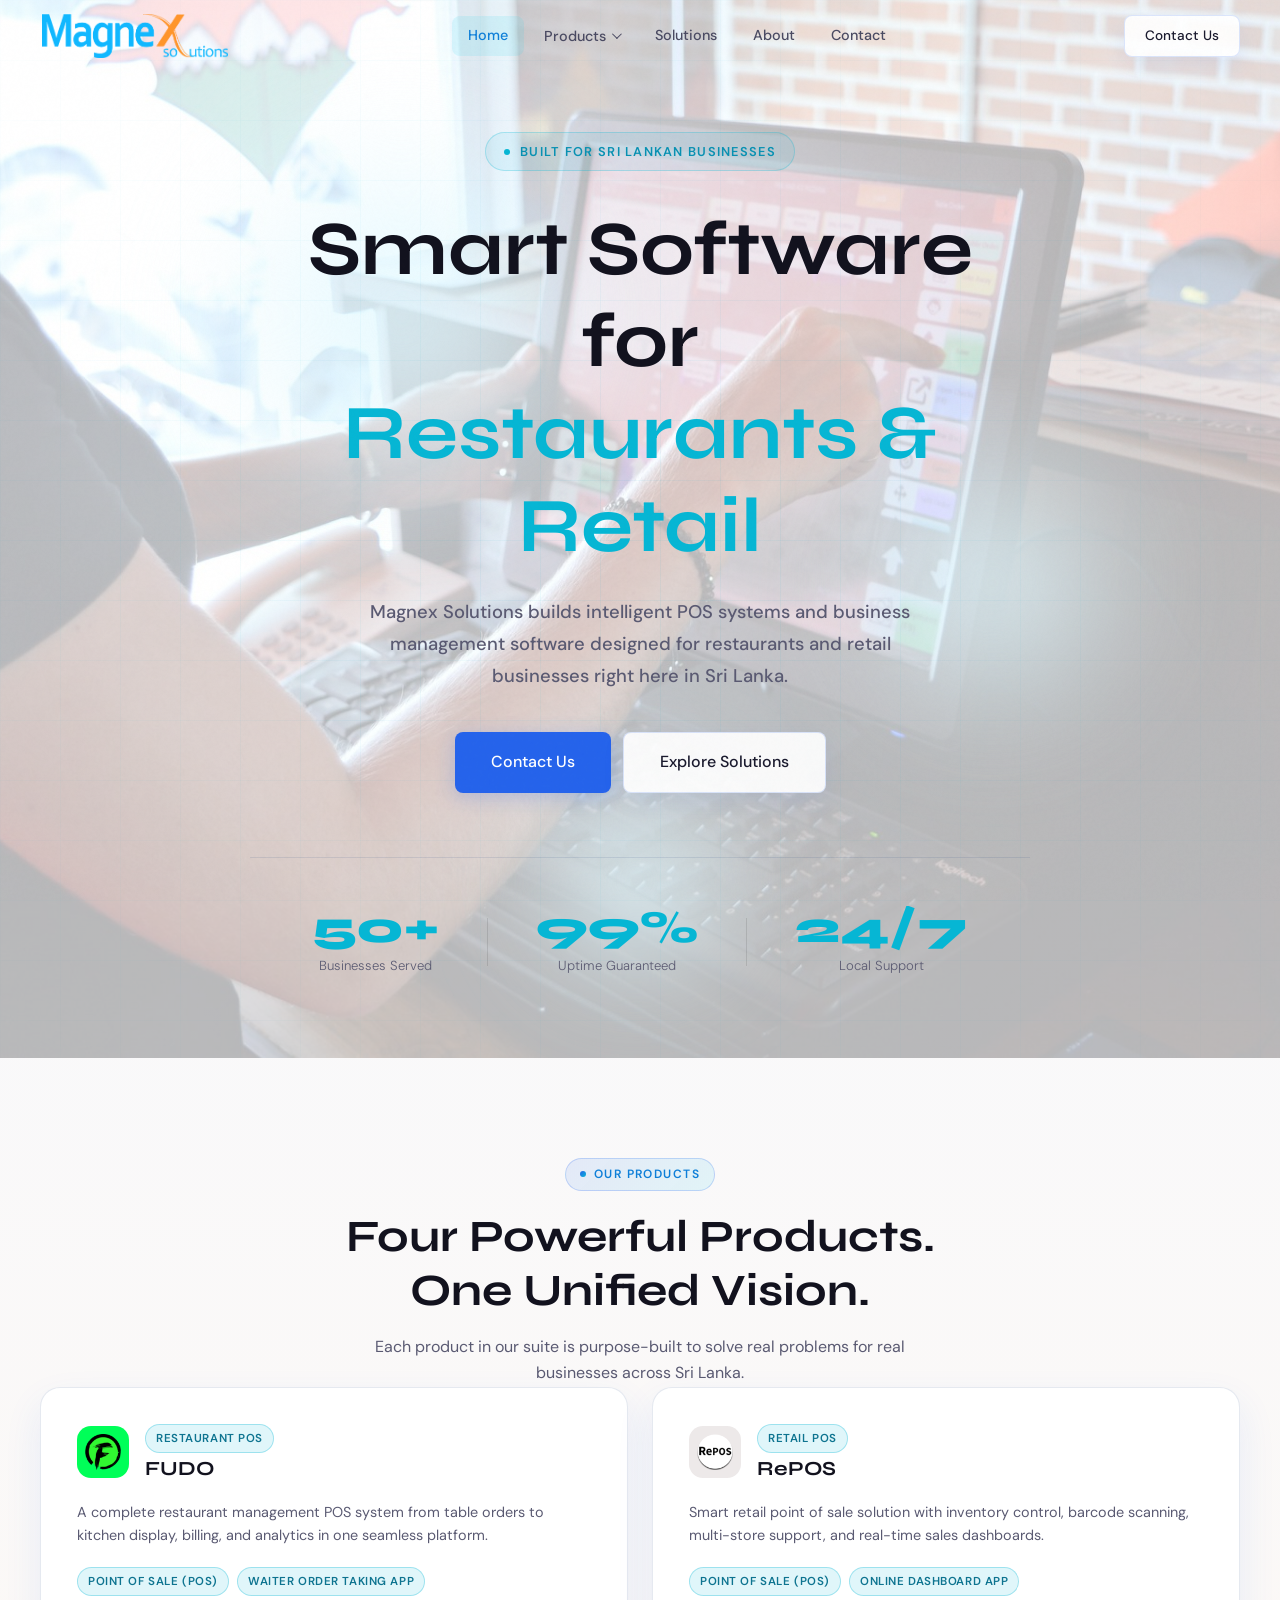
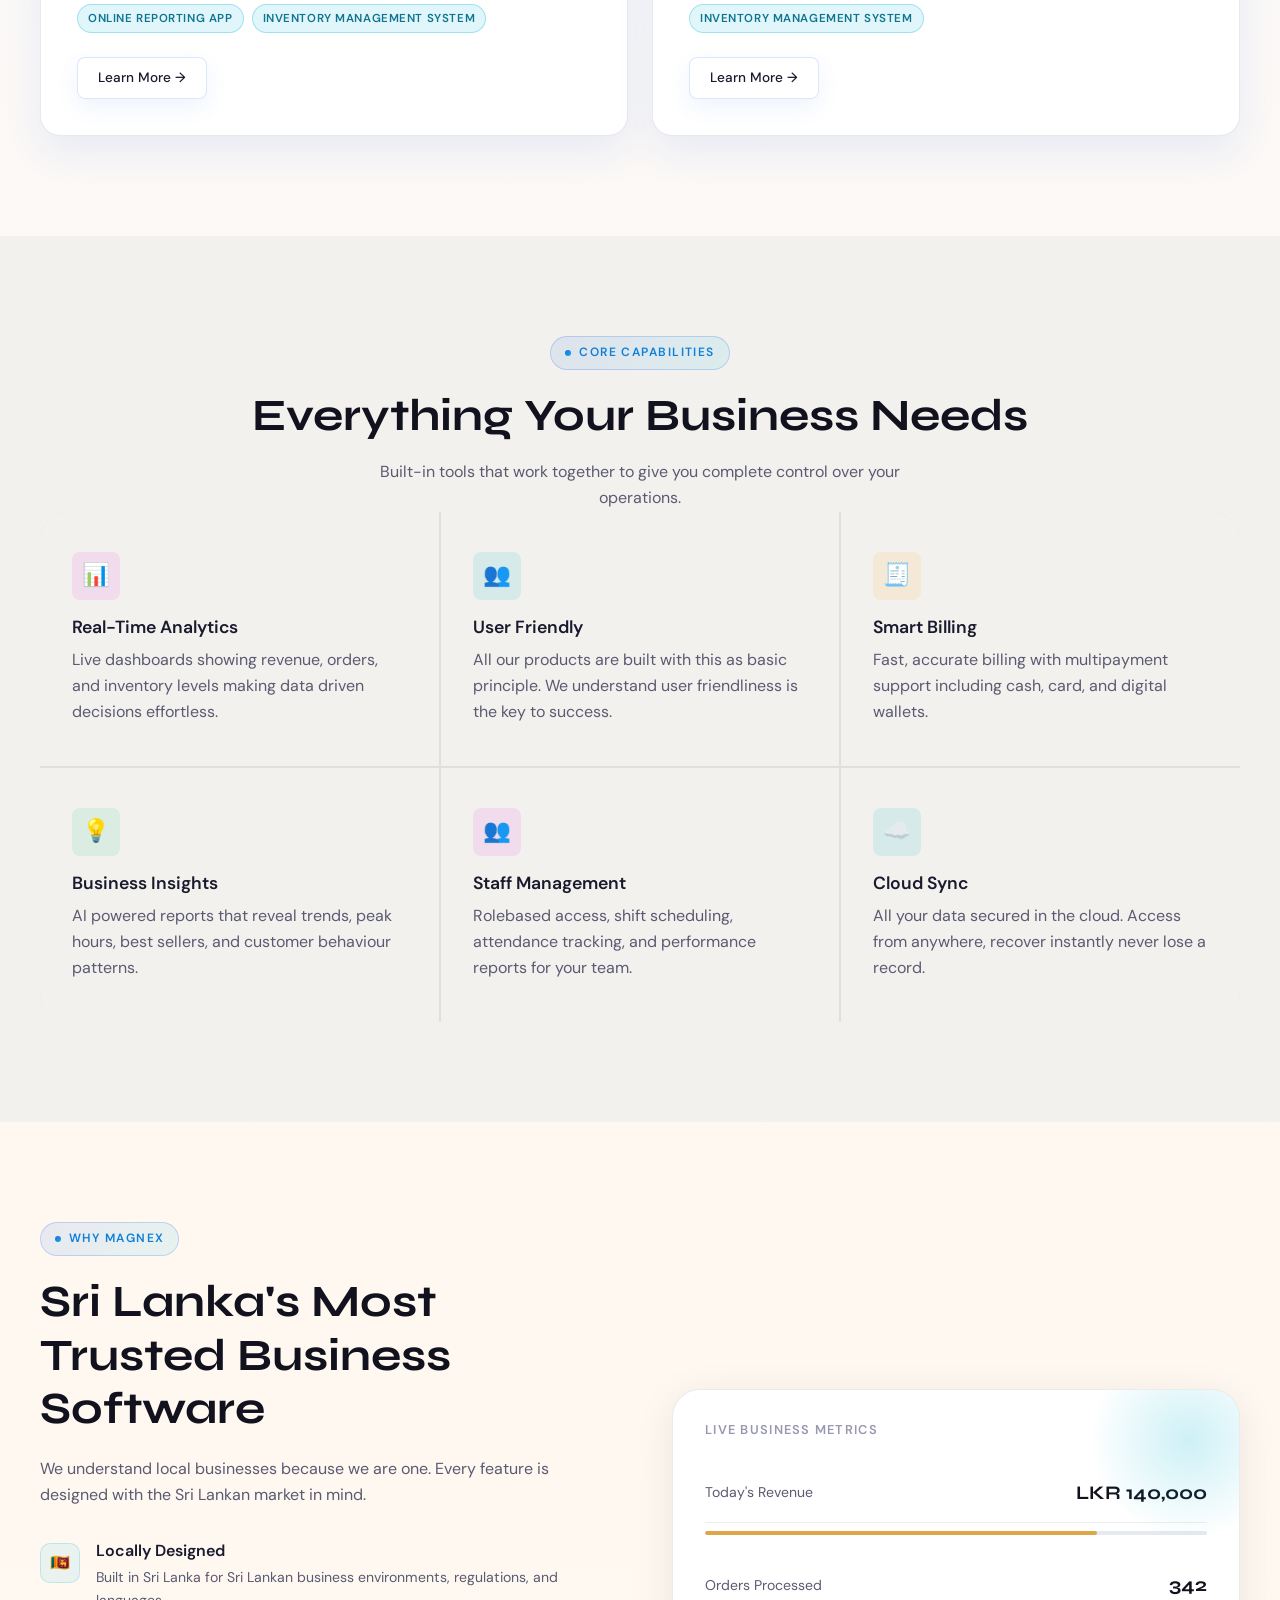
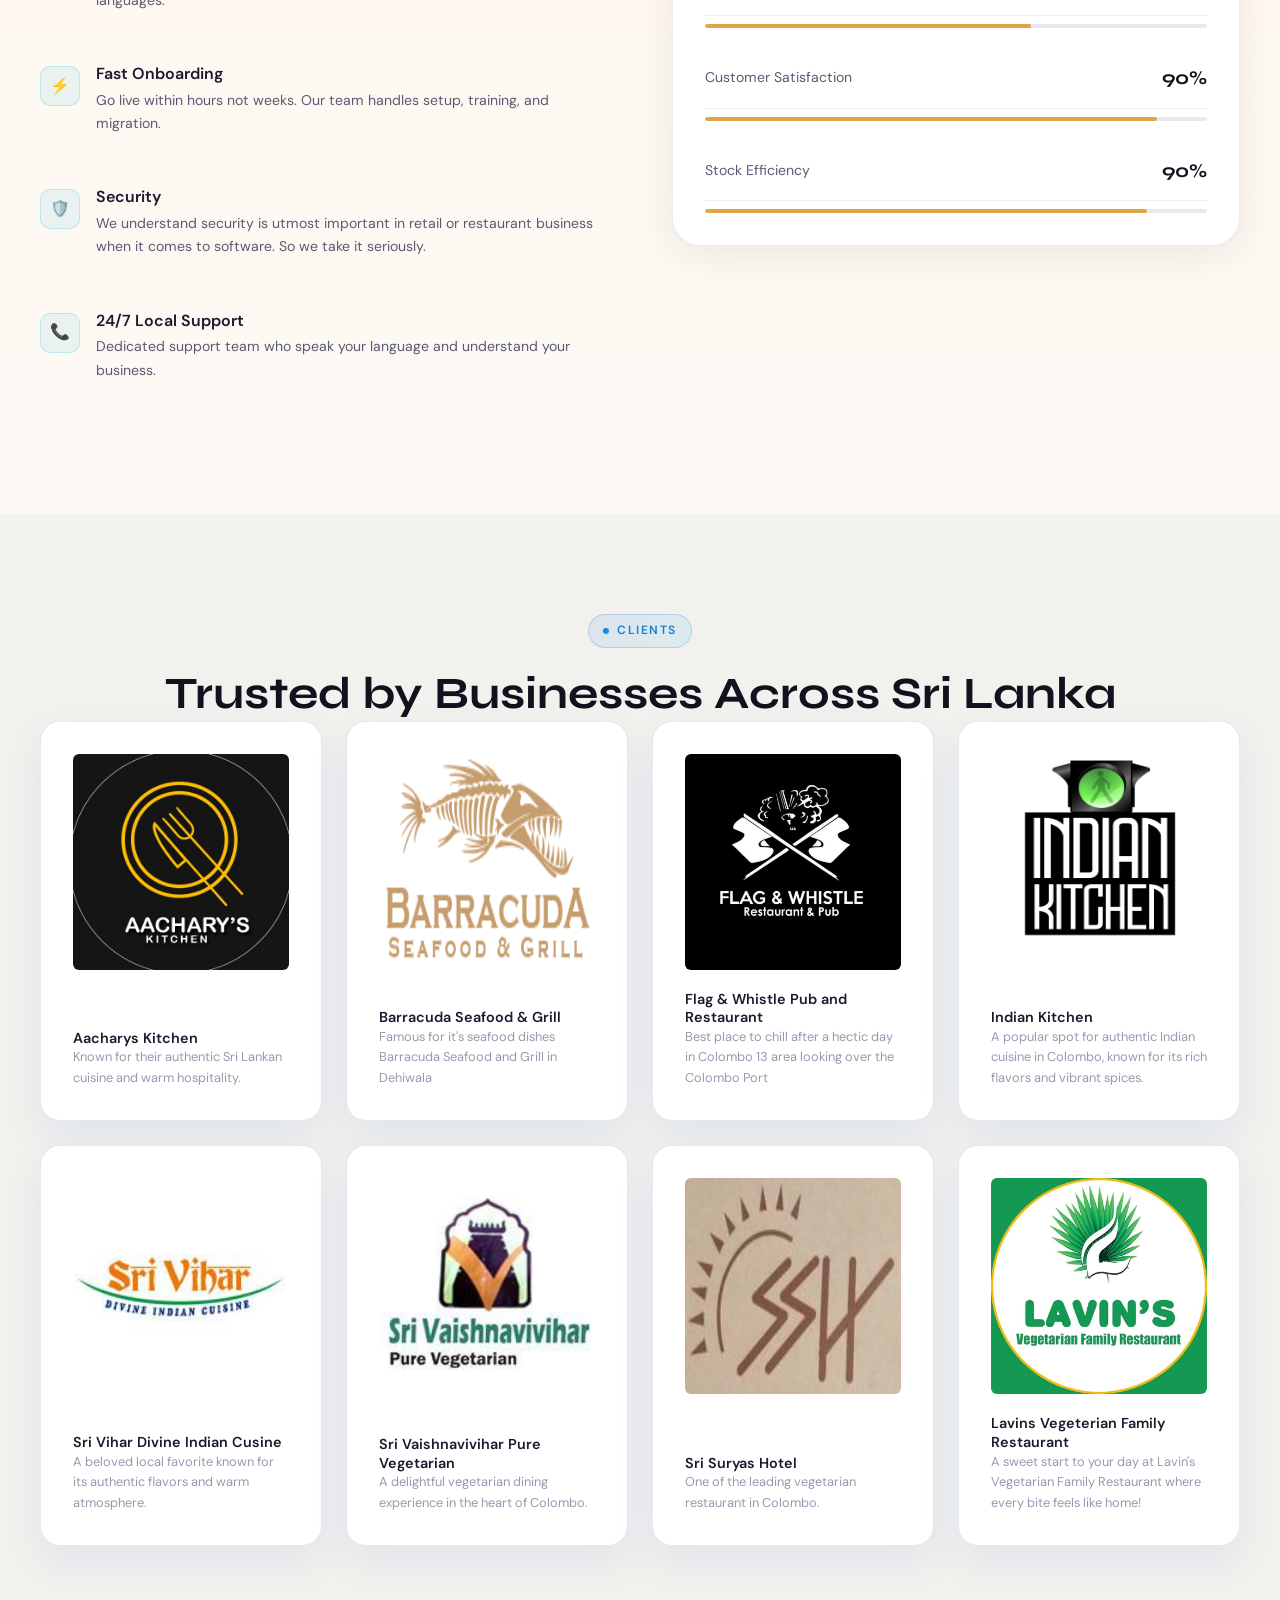
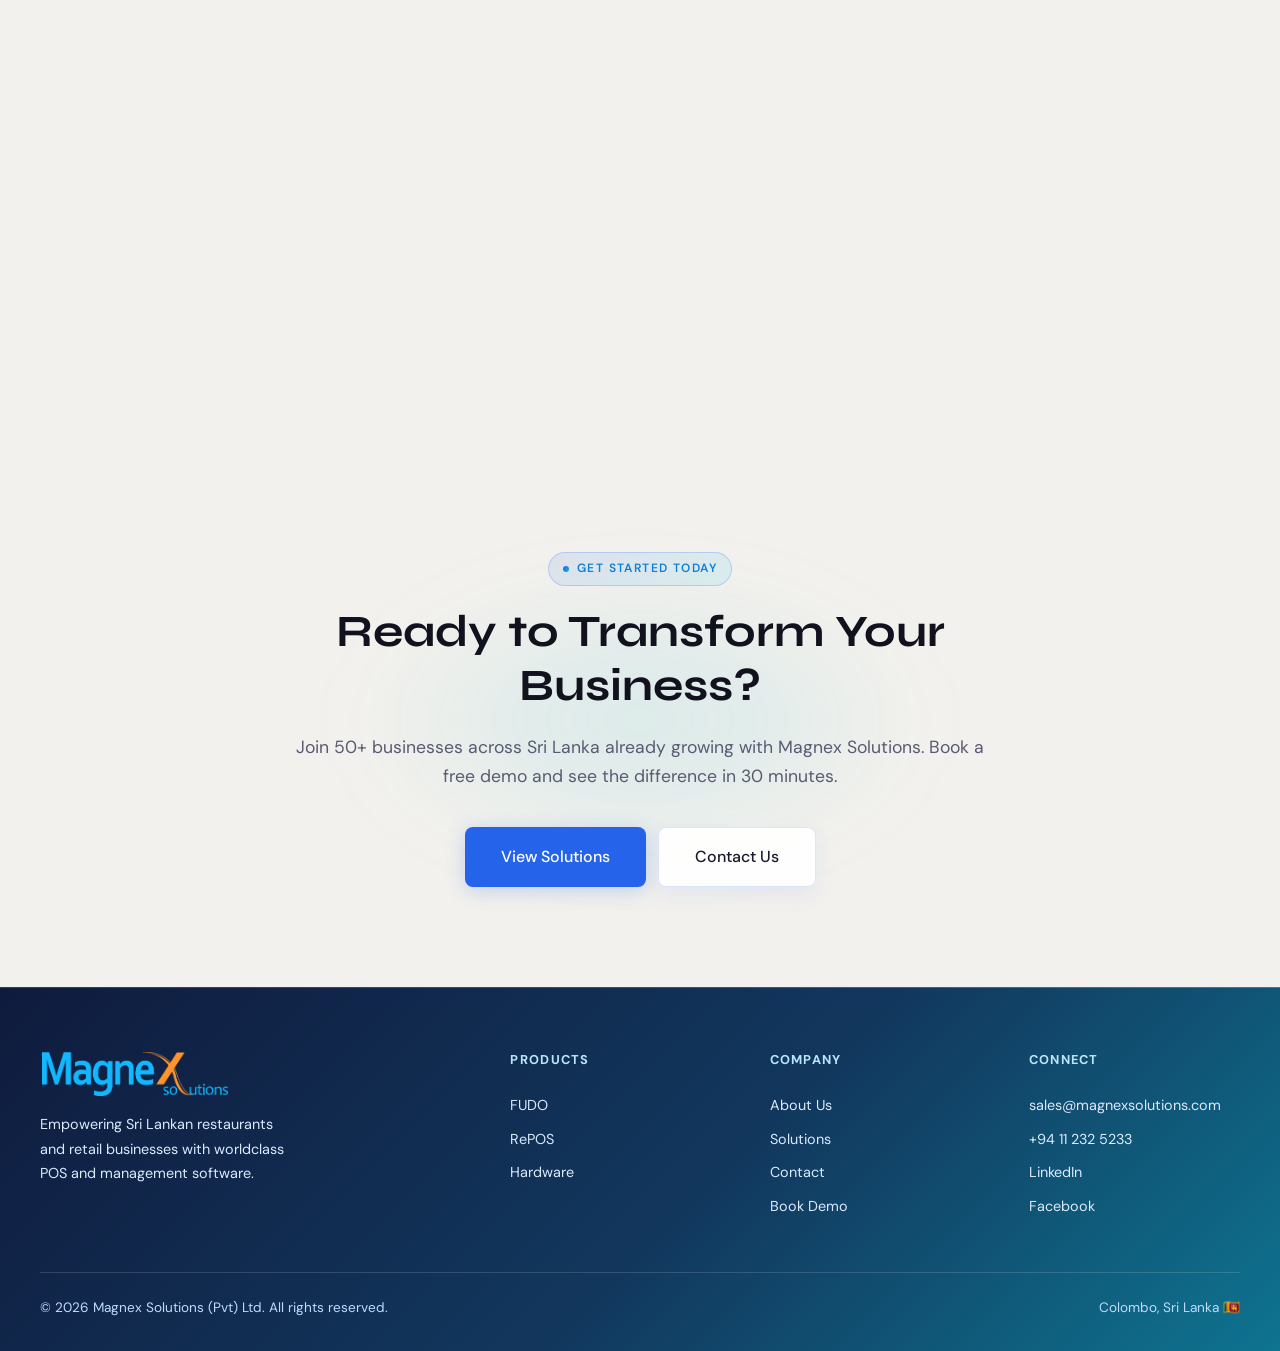
==== index.html @ 6fd07867 "added repos logo" ====
<!doctype html>
<html lang="en">
  <head>
    <meta charset="UTF-8" />
    <meta name="viewport" content="width=device-width, initial-scale=1.0" />
    <meta
      name="description"
      content="Magnex Solutions — Smart POS systems and business management software for restaurants and retail businesses in Sri Lanka."
    />
    <title>MagneX Solutions - Smart Software for Restaurants & Retail</title>
    <link rel="stylesheet" href="assets/css/style.css" />
    <style>
      
      /* Hero */
      .hero {
        min-height: 100vh;
        display: flex;
        align-items: center;
        position: relative;
        overflow: hidden;
        padding: calc(var(--nav-height) + 60px) 0 80px;
      }

      .hero__bg {
        position: absolute;
        inset: 0;
        z-index: 0;
      }

      .hero__bg::before {
        content: "";
        position: absolute;
        inset: 0;
        background-image: url("assets/images/pos fudo.jpg");
        background-size: cover;
        background-position: center; 
        z-index: 0;
      }

      .hero__bg::after {
        content: "";
        position: absolute;
        inset: 0;
        background: linear-gradient(
          100deg,
          rgba(255, 255, 255, 0.705) 0%,
          rgba(255, 255, 255, 0.705) 50%,
          rgba(255, 255, 255, 0.705) 100%
        );
        z-index: 1;
      }

      .hero__bg > * {
        z-index: 2;
      }

      .hero__orb1 {
        position: absolute;
        top: 10%;
        left: 15%;
        width: 420px;
        height: 420px;
        background: radial-gradient(circle, #e0f8ff 0%, transparent 70%);
        filter: blur(60px);
      }

      .hero__orb2 {
        position: absolute;
        top: 40%;
        right: 10%;
        width: 320px;
        height: 320px;
        background: radial-gradient(circle, #e0f8ff, transparent 70%);
        filter: blur(60px);
      }

      .hero__orb3 {
        position: absolute;
        bottom: 5%;
        left: 40%;
        width: 250px;
        height: 250px;
        background: radial-gradient(circle, #e0f8ff, transparent 70%);
        filter: blur(50px);
      }

      /* Grid overlay */
      .hero__grid {
        position: absolute;
        inset: 0;
        background-image:
          linear-gradient(rgba(6, 182, 212, 0.06) 1px, transparent 1px),
          linear-gradient(90deg, rgba(6, 182, 212, 0.06) 1px, transparent 1px);
        background-size: 60px 60px;
        mask-image: radial-gradient(
          ellipse 80% 80% at 50% 50%,
          black 0%,
          transparent 100%
        );
      }

      .hero__inner {
        position: relative;
        z-index: 1;
        max-width: 780px;
        margin: 0 auto;
        text-align: center;
      }

      .hero__eyebrow {
        display: inline-flex;
        align-items: center;
        gap: 10px;
        font-size: 0.8rem;
        font-weight: 600;
        letter-spacing: 0.1em;
        text-transform: uppercase;
        color: #0891b2;
        background: rgba(6, 182, 212, 0.08);
        border: 1px solid rgba(6, 182, 212, 0.25);
        padding: 8px 18px;
        border-radius: 100px;
        margin-bottom: 32px;
        animation: fadeUp 0.6s ease both;
      }

      .hero__eyebrow .dot {
        width: 6px;
        height: 6px;
        background: #06b6d4;
        border-radius: 50%;
        animation: pulse 2s infinite;
      }

      .hero h1 {
        font-size: clamp(2.8rem, 6vw, 5rem);
        margin-bottom: 24px;
        animation: fadeUp 0.7s 0.1s ease both;
      }

      .hero p {
        font-size: 1.15rem;
        max-width: 580px;
        margin: 0 auto 40px;
        line-height: 1.75;
        animation: fadeUp 0.7s 0.2s ease both;
      }

      .hero .btn-group {
        justify-content: center;
        animation: fadeUp 0.7s 0.3s ease both;
      }

      .hero__stats {
        display: flex;
        align-items: center;
        justify-content: center;
        gap: 48px;
        margin-top: 64px;
        padding-top: 48px;
        border-top: 1px solid var(--border-subtle);
        animation: fadeUp 0.7s 0.4s ease both;
      }

      .hero__stat {
        text-align: center;
      }

      .hero__stat-number {
        font-family: "Syne", sans-serif;
        font-size: 2.8rem;
        font-weight: 900;
        background: #06b6d4;
        -webkit-background-clip: text;
        -webkit-text-fill-color: transparent;
        background-clip: text;
        line-height: 1;
        margin-bottom: 4px;
      }

      .hero__stat p {
        font-size: 0.82rem;
        font-weight: 300;
        color: #5c5c73;
        margin: 0;
      }

      .hero__stat-divider {
        width: 1px;
        height: 48px;
        background: var(--border-subtle);
      }

      /* Products Section */
      .products-grid {
        display: grid;
        grid-template-columns: repeat(2, minmax(0, 1fr));
        gap: 24px;
      }

      .product-card {
        padding: 36px;
      }

      .product-card__header {
        display: flex;
        align-items: center;
        gap: 16px;
        margin-bottom: 20px;
      }

      .product-logo {
        width: 52px;
        height: 52px;
        border-radius: 14px;
        display: flex;
        align-items: center;
        justify-content: center;
        font-family: "Syne", sans-serif;
        font-weight: 800;
        font-size: 1rem;
        letter-spacing: -0.5px;
        flex-shrink: 0;
      }

      .product-logo--fudo {
        background: #00ff58;
        color: #000000;
      }
      .product-logo__icon {
        width: 36px;
        height: 36px;
        object-fit: contain;
      }
      .product-logo--repos {
        background: #ede9e9;
        color: #000000;
      }
      .product-logo--rateus {
        background: cyan;
        color: #000000;
      }
      .product-logo--finx {
        background: cyan;
        color: #000000;
      }

      .product-card h3 {
        font-size: 1.25rem;
        margin-bottom: 8px;
      }
      .product-card p {
        font-size: 0.9rem;
        margin-bottom: 20px;
      }

      .product-tags {
        display: flex;
        flex-wrap: wrap;
        gap: 8px;
        margin-bottom: 24px;
      }

      /* Features Section */
      .features-section {
        background: #f3f1ed;
      }

      .features-grid {
        display: grid;
        grid-template-columns: repeat(3, minmax(0, 1fr));
        gap: 2px;
        background: rgba(0, 0, 0, 0.07);
        border-radius: var(--radius-xl);
        overflow: hidden;
      }

      .feature-item {
        background: #f3f1ed;
        padding: 40px 32px;
        transition: var(--transition);
      }

      .feature-item:hover {
        background: var(--bg-card);
      }

      .feature-item .card__icon {
        margin-bottom: 16px;
      }
      .feature-item h4 {
        margin-bottom: 8px;
        color: var(--text-primary);
      }

      /* Why Choose Us */
      .why-grid {
        display: grid;
        grid-template-columns: repeat(2, minmax(0, 1fr));
        gap: 64px;
        align-items: center;
      }

      .why-left h2 {
        margin-bottom: 20px;
      }
      .why-left p {
        margin-bottom: 32px;
      }

      .why-points {
        display: flex;
        flex-direction: column;
        gap: 20px;
      }

      .why-point {
        display: flex;
        gap: 16px;
        align-items: flex-start;
      }

      .why-point-icon {
        width: 40px;
        height: 40px;
        border-radius: 10px;
        background: var(--accent-subtle);
        border: 1px solid var(--border);
        display: flex;
        align-items: center;
        justify-content: center;
        font-size: 1rem;
        flex-shrink: 0;
        margin-top: 2px;
      }

      .why-point h4 {
        margin-bottom: 4px;
        font-size: 1rem;
      }
      .why-point p {
        font-size: 0.88rem;
      }

      .why-visual {
        position: relative;
      }

      .why-visual-card {
        background: #ffffff;
        border: 1px solid rgba(0, 0, 0, 0.08);
        border-radius: var(--radius-xl);
        padding: 32px;
        position: relative;
        overflow: hidden;
        box-shadow: 0 8px 40px rgba(0, 0, 0, 0.08);
      }

      .why-visual-card::before {
        content: "";
        position: absolute;
        top: -50px;
        right: -50px;
        width: 200px;
        height: 200px;
        background: radial-gradient(
          circle,
          rgba(6, 182, 212, 0.2),
          transparent 70%
        );
      }

      .metric-row {
        display: flex;
        align-items: center;
        justify-content: space-between;
        padding: 14px 0;
        border-bottom: 1px solid rgba(0, 0, 0, 0.07);
      }
      .metric-row:last-child {
        border-bottom: none;
      }

      .metric-label {
        font-size: 0.88rem;
        color: var(--text-secondary);
      }
      .metric-value {
        font-family: "Syne", sans-serif;
        font-weight: 700;
        font-size: 1.2rem;
        color: var(--text-primary);
      }

      .metric-bar {
        width: 100%;
        height: 4px;
        background: var(--border-subtle);
        border-radius: 2px;
        margin-top: 8px;
        overflow: hidden;
      }

      .metric-fill {
        height: 100%;
        border-radius: 2px;
        background: #e0a449;
      }

      /* Testimonials */
      .testimonials-grid {
        display: grid;
        grid-template-columns: repeat(auto-fit, minmax(260px, 1fr));
        gap: 24px;
        align-items: stretch;
      }

      .testimonial-card {
        padding: 32px;
        height: 100%;
        display: flex;
        flex-direction: column;
      }

      .testimonial-pic {
        display: block;
        width: 100%;
        aspect-ratio: 4 / 4;
        object-fit: auto-fit;
        border-radius: 6px;
        margin-bottom: 20px;
      }

      .testimonial-author {
        margin-top: auto;
      }

      /* CTA Section */
      .cta-bg {
        position: absolute;
        inset: 0;
        z-index: 0;
      }

      .cta-bg__orb1 {
        position: absolute;
        top: 50%;
        left: 50%;
        transform: translate(-50%, -50%);
        width: 600px;
        height: 300px;
        background: radial-gradient(
          ellipse,
          rgba(6, 182, 212, 0.12) 0%,
          transparent 70%
        );
        filter: blur(40px);
      }

      /* Floating label */
      .hero__scroll-hint {
        position: absolute;
        bottom: 32px;
        left: 50%;
        transform: translateX(-50%);
        display: flex;
        flex-direction: column;
        align-items: center;
        gap: 8px;
        font-size: 0.75rem;
        color: var(--text-muted);
        animation: fadeUp 1s 0.8s ease both;
      }

      .scroll-arrow {
        width: 20px;
        height: 30px;
        border: 2px solid var(--border);
        border-radius: 10px;
        position: relative;
      }

      .scroll-arrow::after {
        content: "";
        position: absolute;
        top: 6px;
        left: 50%;
        transform: translateX(-50%);
        width: 4px;
        height: 8px;
        background: #06b6d4;
        border-radius: 2px;
        animation: float 1.5s infinite;
      }

      @media (max-width: 1024px) {
        .features-grid {
          grid-template-columns: repeat(2, minmax(0, 1fr));
        }
        .why-grid {
          gap: 44px;
        }
      }

      @media (max-width: 768px) {
        .hero {
          min-height: auto;
          padding: calc(var(--nav-height) + 48px) 0 64px;
        }
        .hero h1 br {
          display: none;
        }
        .hero p {
          font-size: 1rem;
        }
        .products-grid {
          grid-template-columns: 1fr;
        }
        .features-grid {
          grid-template-columns: 1fr;
        }
        .testimonials-grid {
          grid-template-columns: 1fr;
        }
        .why-grid {
          grid-template-columns: 1fr;
          gap: 40px;
        }
        .hero__stats {
          gap: 24px;
          margin-top: 44px;
          padding-top: 36px;
        }
        .hero__stat-number {
          font-size: 1.8rem;
        }
      }

      @media (max-width: 480px) {
        .hero__eyebrow {
          margin-bottom: 24px;
          padding: 7px 12px;
          font-size: 0.68rem;
          letter-spacing: 0.08em;
        }
        .hero__stats {
          display: grid;
          grid-template-columns: 1fr;
          gap: 20px;
        }
        .hero__stat-divider {
          display: none;
        }
        .product-card {
          padding: 24px;
        }
        .product-card__header {
          align-items: flex-start;
        }
        .feature-item {
          padding: 28px 24px;
        }
        .why-visual-card {
          padding: 24px;
        }
        .metric-row {
          align-items: flex-start;
          gap: 12px;
        }
        .metric-value {
          text-align: right;
        }
      }
    </style>
  </head>
  <body>
    <div class="noise-overlay"></div>

    <!-- ── NAVIGATION ──────────────────────────────────────────── -->
    <nav class="nav">
      <div class="container">
        <div class="nav__inner">
          <a href="index.html" class="nav__logo">
            <div class="nav__logo-icon nav__logo-icon--image">
              <img
                src="assets/images/icons/logo.png"
                alt="Magnex Solutions logo"
                class="nav__logo-img"
              />
            </div>
          </a>

          <ul class="nav__links">
            <li class="nav__item"><a href="index.html" class="nav__link">Home</a></li>
            <li class="nav__item">
              <button type="button" class="nav__link nav__link--dropdown">Products</button>
              <div class="nav__dropdown">
                <a href="fudo.html" class="nav__dropdown-link">FUDO</a>
                <a href="repos.html" class="nav__dropdown-link">RePOS</a>
                <a href="hardware.html" class="nav__dropdown-link">Hardware</a>
                <!--<a href="rateus.html" class="nav__dropdown-link">RateUS</a>-->
                <!-- <a href="finx.html" class="nav__dropdown-link">FinX</a> -->
              </div>
            </li>
            <li class="nav__item"><a href="solutions.html" class="nav__link">Solutions</a></li>
            <li class="nav__item"><a href="about.html" class="nav__link">About</a></li>
            <li class="nav__item"><a href="contact.html" class="nav__link">Contact</a></li>
          </ul>

          <div class="nav__actions">
            <a href="contact.html" class="btn btn-secondary btn-sm"
              >Contact Us</a
            >
            <!--<a href="contact.html#demo" class="btn btn-primary btn-sm"
              >Book Demo</a
            >-->
          </div>

          <button class="nav__hamburger" aria-label="Toggle menu">
            <span></span><span></span><span></span>
          </button>
        </div>
      </div>
    </nav>

    <!-- Mobile Menu -->
    <div class="nav__mobile">
      <a href="index.html" class="nav__link">Home</a>
      
      <div class="nav__mobile-products">
        <a href="fudo.html" class="nav__link">FUDO</a>
        <a href="repos.html" class="nav__link">RePOS</a>
        <a href="hardware.html" class="nav__link">Hardware</a>
        <!--<a href="rateus.html" class="nav__link">RateUS</a>
        <a href="finx.html" class="nav__link">FinX</a> -->
      </div>
      <a href="solutions.html" class="nav__link">Solutions</a>
      <a href="about.html" class="nav__link">About</a>
      <a href="contact.html" class="nav__link">Contact</a>
      <!--<a href="contact.html#demo" class="btn btn-primary">Book a Free Demo</a>-->
    </div>

    <!-- ── HERO ─────────────────────────────────────────────────── -->
    <section class="hero">
      <div class="hero__bg">
        <div class="hero__orb1"></div>
        <div class="hero__orb2"></div>
        <div class="hero__orb3"></div>
        <div class="hero__grid"></div>
      </div>

      <div class="container">
        <div class="hero__inner">
          <div class="hero__eyebrow">
            <span class="dot"></span>
            Built for Sri Lankan Businesses
          </div>

          <h1>
            Smart Software for<br />
            <span class="gradient-text">Restaurants &amp; Retail</span>
          </h1>

          <p style="font-weight: 500;">
            Magnex Solutions builds intelligent POS systems and business
            management software designed for restaurants and retail businesses
            right here in Sri Lanka.
          </p>

          <div class="btn-group">
            <a href="contact.html#demo" class="btn btn-primary btn-lg">
              Contact Us
            </a>
            <a href="solutions.html" class="btn btn-secondary btn-lg">
              Explore Solutions
            </a>
          </div>

          <div class="hero__stats">
            <div class="hero__stat">
              <div class="hero__stat-number">
                <span data-counter data-target="50" data-suffix="+">50+</span>
              </div>
              <p>Businesses Served</p>
            </div>
            <div
              class="hero__stat-divider"
              style="background: rgba(0, 0, 0, 0.1)"
            ></div>
            <div class="hero__stat">
              <div class="hero__stat-number">
                <span data-counter data-target="99" data-suffix="%">99%</span>
              </div>
              <p>Uptime Guaranteed</p>
            </div>
            <div
              class="hero__stat-divider"
              style="background: rgba(0, 0, 0, 0.1)"
            ></div>
            <div class="hero__stat">
              <div class="hero__stat-number">
                <span data-counter data-target="24" data-suffix="/7">24/7</span>
              </div>
              <p>Local Support</p>
            </div>
          </div>
        </div>
      </div>
    </section>

    <!-- ── PRODUCTS OVERVIEW ─────────────────────────────────────── -->
    <section class="section" id="products">
      <div class="container">
        <div class="text-center mb-5">
          <span class="section-label">Our Products</span>
          <h2>Four Powerful Products.<br />One Unified Vision.</h2>
          <p style="max-width: 560px; margin: 16px auto 0">
            Each product in our suite is purpose-built to solve real problems
            for real businesses across Sri Lanka.
          </p>
        </div>

        <div class="products-grid">
          <!-- FUDO -->
          <div class="card product-card reveal">
            <div class="product-card__header">
              <div class="product-logo product-logo--fudo">
                <img
                  src="assets/images/icons/fudo.ico"
                  alt="FUDO icon"
                  class="product-logo__icon"
                />
              </div>
              <div>
                <div class="badge badge--cyan" style="margin-bottom: 4px">
                  Restaurant POS
                </div>
                <h3 style="margin: 0">FUDO</h3>
              </div>
            </div>
            <p>
              A complete restaurant management POS system from table orders to
              kitchen display, billing, and analytics in one seamless platform.
            </p>
            <div class="product-tags">
              <span class="badge badge--cyan">Point of Sale (POS)</span>
              <span class="badge badge--cyan">Waiter Order Taking App</span>
              <span class="badge badge--cyan">Online Reporting App</span>
              <span class="badge badge--cyan">Inventory Management System</span>
            </div>
            <a href="fudo.html" class="btn btn-secondary btn-sm"
              >Learn More →</a
            >
          </div>

          <!-- RePOS -->
          <div class="card product-card reveal">
            <div class="product-card__header">
              <div class="product-logo product-logo--repos">
                <img
                  src="assets/images/icons/Reposicon.ico"
                  alt="RePOS icon"
                  class="product-logo__icon"
                />
              </div>
              <div>
                <div class="badge badge--cyan" style="margin-bottom: 4px">
                  Retail POS
                </div>
                <h3 style="margin: 0">RePOS</h3>
              </div>
            </div>
            <p>
              Smart retail point of sale solution with inventory control,
              barcode scanning, multi-store support, and real-time sales
              dashboards.
            </p>
            <div class="product-tags">
              <span class="badge badge--cyan">Point of Sale (POS)</span>
              <span class="badge badge--cyan">Online Dashboard App</span>
              <span class="badge badge--cyan">Inventory Management System</span>
            </div>
            <a href="repos.html" class="btn btn-secondary btn-sm"
              >Learn More →</a
            >
          </div>

          <!-- RateUS
          <div class="card product-card reveal">
            <div class="product-card__header">
              <div class="product-logo product-logo--rateus">R★</div>
              <div>
                <div class="badge badge--cyan" style="margin-bottom: 4px">
                  Customer Feedback
                </div>
                <h3 style="margin: 0">RateUS</h3>
              </div>
            </div>
            <p>
              Collect, analyse, and act on customer feedback in real time. Build
              loyalty and reputation while identifying areas for improvement.
            </p>
            <div class="product-tags">
              <span class="badge badge--cyan"
                >Customer Feedback capturing system</span
              >
              <span class="badge badge--cyan">Insights</span>
            </div>
            <a href="rateus.html" class="btn btn-secondary btn-sm"
              >Learn More →</a
            >
          </div>

           FinX 
          <div class="card product-card reveal">
            <div class="product-card__header">
              <div class="product-logo product-logo--finx">FX</div>
              <div>
                <div class="badge badge--cyan" style="margin-bottom: 4px">
                  Finance & Accounting
                </div>
                <h3 style="margin: 0">FinX</h3>
              </div>
            </div>
            <p>
              Financial Accounting System which could work with retail or
              restaurant management system.
            </p>
            <div class="product-tags">
              <span class="badge badge--cyan">Invoicing</span>
              <span class="badge badge--cyan">Payroll</span>
              <span class="badge badge--cyan">Tax Reports</span>
            </div>
            <a href="finx.html" class="btn btn-secondary btn-sm"
              >Learn More →</a
            >
          </div> -->
        </div>
    </section>

    <!-- ── FEATURES ──────────────────────────────────────────────── -->
    <section class="section features-section" id="features">
      <div class="container">
        <div class="text-center mb-5">
          <span class="section-label">Core Capabilities</span>
          <h2>Everything Your Business Needs</h2>
          <p style="max-width: 520px; margin: 16px auto 0">
            Built-in tools that work together to give you complete control over
            your operations.
          </p>
        </div>

        <div class="features-grid reveal">
          <div class="feature-item">
            <div class="card__icon card__icon--violet">📊</div>
            <h4>Real-Time Analytics</h4>
            <p>
              Live dashboards showing revenue, orders, and inventory levels
              making data driven decisions effortless.
            </p>
          </div>
          <div class="feature-item">
            <div class="card__icon card__icon--cyan">👥</div>
            <h4>User Friendly</h4>
            <p>
              All our products are built with this as basic principle. We
              understand user friendliness is the key to success.
            </p>
          </div>
          <div class="feature-item">
            <div
              class="card__icon card__icon--amber"
              style="background: rgba(245, 158, 11, 0.1)"
            >
              🧾
            </div>
            <h4>Smart Billing</h4>
            <p>
              Fast, accurate billing with multipayment support including cash,
              card, and digital wallets.
            </p>
          </div>
          <div class="feature-item">
            <div
              class="card__icon card__icon--green"
              style="background: rgba(16, 185, 129, 0.1)"
            >
              💡
            </div>
            <h4>Business Insights</h4>
            <p>
              AI powered reports that reveal trends, peak hours, best sellers,
              and customer behaviour patterns.
            </p>
          </div>
          <div class="feature-item">
            <div class="card__icon card__icon--violet">👥</div>
            <h4>Staff Management</h4>
            <p>
              Rolebased access, shift scheduling, attendance tracking, and
              performance reports for your team.
            </p>
          </div>
          <div class="feature-item">
            <div class="card__icon card__icon--cyan">☁️</div>
            <h4>Cloud Sync</h4>
            <p>
              All your data secured in the cloud. Access from anywhere, recover
              instantly never lose a record.
            </p>
          </div>
        </div>
      </div>
    </section>

    <!-- ── WHY CHOOSE US ─────────────────────────────────────────── -->
    <section class="section" id="why">
      <div class="container">
        <div class="why-grid">
          <div class="why-left reveal">
            <span class="section-label">Why Magnex</span>
            <h2>Sri Lanka's Most Trusted Business Software</h2>
            <p>
              We understand local businesses because we are one. Every feature
              is designed with the Sri Lankan market in mind.
            </p>

            <div class="why-points">
              <div class="why-point">
                <div
                  class="why-point-icon"
                  style="
                    background: rgba(6, 182, 212, 0.08);
                    border-color: rgba(6, 182, 212, 0.2);
                  "
                >
                  🇱🇰
                </div>
                <div>
                  <h4>Locally Designed</h4>
                  <p>
                    Built in Sri Lanka for Sri Lankan business environments,
                    regulations, and languages.
                  </p>
                </div>
              </div>
              <div class="why-point">
                <div
                  class="why-point-icon"
                  style="
                    background: rgba(6, 182, 212, 0.08);
                    border-color: rgba(6, 182, 212, 0.2);
                  "
                >
                  ⚡
                </div>
                <div>
                  <h4>Fast Onboarding</h4>
                  <p>
                    Go live within hours not weeks. Our team handles setup,
                    training, and migration.
                  </p>
                </div>
              </div>
              <div class="why-point">
                <div
                  class="why-point-icon"
                  style="
                    background: rgba(6, 182, 212, 0.08);
                    border-color: rgba(6, 182, 212, 0.2);
                  "
                >
                  🛡️
                </div>
                <div>
                  <h4>Security</h4>
                  <p>
                    We understand security is utmost important in retail or
                    restaurant business when it comes to software. So we take it
                    seriously.
                  </p>
                </div>
              </div>
              <div class="why-point">
                <div
                  class="why-point-icon"
                  style="
                    background: rgba(6, 182, 212, 0.08);
                    border-color: rgba(6, 182, 212, 0.2);
                  "
                >
                  📞
                </div>
                <div>
                  <h4>24/7 Local Support</h4>
                  <p>
                    Dedicated support team who speak your language and
                    understand your business.
                  </p>
                </div>
              </div>
            </div>
          </div>

          <div class="why-visual reveal">
            <div class="why-visual-card">
              <h4
                style="
                  margin-bottom: 24px;
                  color: var(--text-muted);
                  font-size: 0.8rem;
                  text-transform: uppercase;
                  letter-spacing: 0.1em;
                "
              >
                Live Business Metrics
              </h4>
              <div class="metric-row">
                <span class="metric-label" style="color: #5a5a72"
                  >Today's Revenue</span
                >
                <span
                  class="metric-value"
                  style="color: #12121e"
                  style="color: #67e8f9"
                  >LKR 140,000</span
                >
              </div>
              <div class="metric-bar">
                <div class="metric-fill" style="width: 78%"></div>
              </div>

              <div class="metric-row" style="margin-top: 20px">
                <span class="metric-label" style="color: #5a5a72"
                  >Orders Processed</span
                >
                <span class="metric-value" style="color: #12121e">342</span>
              </div>
              <div class="metric-bar">
                <div class="metric-fill" style="width: 65%"></div>
              </div>

              <div class="metric-row" style="margin-top: 20px">
                <span class="metric-label" style="color: #5a5a72"
                  >Customer Satisfaction</span
                >
                <span
                  class="metric-value"
                  style="color: #12121e"
                  style="color: #67e8f9"
                  >90%</span
                >
              </div>
              <div class="metric-bar">
                <div
                  class="metric-fill"
                  style="width: 90%; background: #e0a449"
                ></div>
              </div>

              <div class="metric-row" style="margin-top: 20px">
                <span class="metric-label" style="color: #5a5a72"
                  >Stock Efficiency</span
                >
                <span
                  class="metric-value"
                  style="color: #12121e"
                  style="color: #67e8f9"
                  >90%</span
                >
              </div>
              <div class="metric-bar">
                <div
                  class="metric-fill"
                  style="width: 88%; background: #e0a449"
                ></div>
              </div>
            </div>
          </div>
        </div>
      </div>
    </section>

    <!-- ── TESTIMONIALS ──────────────────────────────────────────── -->
    <section class="section" style="background: #f3f1ed" id="testimonials">
      <div class="container">
        <div class="text-center mb-5">
          <span class="section-label">Clients</span>
          <h2>Trusted by Businesses Across Sri Lanka</h2>
        </div>

        <div class="testimonials-grid">
          <div class="card testimonial-card reveal">
            <img
              class="testimonial-pic"
              src="assets/images/Brands/Aacharys.jpg"
              alt="Aacharys"
            />
            <div class="testimonial-author">
              <!--<div class="testimonial-avatar">RJ</div> -->
              <div class="testimonial-author-info">
                <h5>Aacharys Kitchen</h5>
                <p>
                  Known for their authentic Sri Lankan cuisine and warm hospitality.
                </p>
              </div>
            </div>
          </div>

          <div class="card testimonial-card reveal">
            <img
              class="testimonial-pic"
              src="assets/images/Brands/Barracuda_Logo.png"
              alt="Barracuda Seafood & Grill"
            />
            <div class="testimonial-author">
              <!--<div class="testimonial-avatar">RJ</div> -->
              <div class="testimonial-author-info">
                <h5>Barracuda Seafood & Grill</h5>
                <p>
                  Famous for it's seafood dishes Barracuda Seafood and Grill in
                  Dehiwala
                </p>
              </div>
            </div>
          </div>

          <div class="card testimonial-card reveal">
            <img
              class="testimonial-pic"
              src="assets/images/Brands/flagandwhistle.png"
              alt="flag and whistle"
            />
            <div class="testimonial-author">
              <!--<div
                class="testimonial-avatar"
                style="background: linear-gradient(135deg, #10b981, #059669)"
              >
                SK
              </div> -->
              <div class="testimonial-author-info">
                <h5>Flag & Whistle Pub and Restaurant</h5>
                <p>
                  Best place to chill after a hectic day in Colombo 13 area
                  looking over the Colombo Port
                </p>
              </div>
            </div>
          </div>
         
          <div class="card testimonial-card reveal">
            <img
              class="testimonial-pic"
              src="assets/images/Brands/indian kitchen.png"
              alt="Indian Kitchen"
            />
            <div class="testimonial-author">
              <!--<div
                class="testimonial-avatar"
                style="background: linear-gradient(135deg, #10b981, #059669)"
              >
                SK
              </div> -->
              <div class="testimonial-author-info">
                <h5>Indian Kitchen</h5>
                <p>
                  A popular spot for authentic Indian cuisine in Colombo, known for its rich flavors and vibrant spices.
                </p>
              </div>
            </div>
          </div>

          <div class="card testimonial-card reveal">
            <img
              class="testimonial-pic"
              src="assets/images/Brands/sri vihar.jpg"
              alt="Sri Vihar"
            />
            <div class="testimonial-author">
              <!--<div
                class="testimonial-avatar"
                style="
                  background: linear-gradient(135deg, var(--cyan), #0284c7);
                "
              >
                NP
              </div> -->
              <div class="testimonial-author-info">
                <h5>Sri Vihar Divine Indian Cusine</h5>
                <p>
                  A beloved local favorite known for its authentic flavors and warm atmosphere.
                </p>
              </div>
            </div>
          </div>
                   
          <div class="card testimonial-card reveal">
            <img
              class="testimonial-pic"
              src="assets/images/Brands/vaishnavi.jpg"
              alt="Vaishnavi"
            />
            <div class="testimonial-author">
              <!--<div
                class="testimonial-avatar"
                style="background: linear-gradient(135deg, #10b981, #059669)"
              >
                SK
              </div> -->
              <div class="testimonial-author-info">
                <h5>Sri Vaishnavivihar Pure Vegetarian</h5>
                <p>A delightful vegetarian dining experience in the heart of Colombo.</p>
              </div>
            </div>
          </div>

          <div class="card testimonial-card reveal">
            <img
              class="testimonial-pic"
              src="assets/images/Brands/srisuryashotel.png"
              alt="Sri Suryas Hotel"
            />
            <div class="testimonial-author">
              <!--<div
                class="testimonial-avatar"
                style="background: linear-gradient(135deg, #10b981, #059669)"
              >
                SK
              </div> -->
              <div class="testimonial-author-info">
                <h5>Sri Suryas Hotel</h5>
                <p>One of the leading vegetarian restaurant in Colombo.</p>
              </div>
            </div>
          </div>

          <div class="card testimonial-card reveal">
            <img
              class="testimonial-pic"
              src="assets/images/Brands/lavins.jpg"
              alt="lavins"
            />
            <div class="testimonial-author">
              <!--<div
                class="testimonial-avatar"
                style="background: linear-gradient(135deg, #10b981, #059669)"
              >
                SK
              </div> -->
              <div class="testimonial-author-info">
                <h5>Lavins Vegeterian Family Restaurant</h5>
                <p>A sweet start to your day at Lavin's Vegetarian Family Restaurant where every bite feels like home! </p>
              </div>
            </div>
          </div>

          <div class="card testimonial-card reveal">
            <img
              class="testimonial-pic"
              src="assets/images/Brands/kottulabs.jpg"
              alt="kottu labs"
            />
            <div class="testimonial-author">
              <!--<div
                class="testimonial-avatar"
                style="
                  background: linear-gradient(135deg, var(--cyan), #0284c7);
                "
              >
                NP
              </div> -->
              <div class="testimonial-author-info">
                <h5>Kottu Labs</h5>
                <p>
                  With a whole new concept of create your own kottu. You can
                  Check them out @kottulabs.lk
                </p>
              </div>
            </div>
          </div>
        
         <div class="card testimonial-card reveal">
            <img
              class="testimonial-pic"
              src="assets/images/Brands/Dao.jpg"
              alt="Dao Krua Thai"
            />
            <div class="testimonial-author">
              <!--<div
                class="testimonial-avatar"
                style="
                  background: linear-gradient(135deg, var(--cyan), #0284c7);
                "
              >
                NP
              </div> -->
              <div class="testimonial-author-info">
                <h5>Dao Krua Thai</h5>
                <p>
                  A slice of Thailand in Colombo, offering vibrant flavors and a cozy atmosphere.
                </p>
              </div>
            </div>
          </div>
          
          <div class="card testimonial-card reveal">
            <img
              class="testimonial-pic"
              src="assets/images/Brands/sanctuari.jpg"
              alt="Sanctuary"
            />
            <div class="testimonial-author">
              <!--<div class="testimonial-avatar">RJ</div> -->
              <div class="testimonial-author-info">
                <h5>Sancutary Cuisine & Cocktail</h5>
                <p>
                  A hidden gem in Colombo offering a unique blend of global flavors and creative cocktails in a cozy setting.
                </p>
              </div>
            </div>
          </div>

          <div class="card testimonial-card reveal">
            <img
              class="testimonial-pic"
              src="assets/images/Brands/TORO.jpg"
              alt="Toro"
            />
            <div class="testimonial-author">
              <!--<div
                class="testimonial-avatar"
                style="background: linear-gradient(135deg, #10b981, #059669)"
              >
                SK
              </div> -->
              <div class="testimonial-author-info">
                <h5>TORO Pub & Restaurant</h5>
                <p>
                  A vibrant spot in Colombo known for its lively atmosphere, delicious food, and creative cocktails.
                </p>
              </div>
            </div>
          </div>
        </div>
      </div>
    </section>

    <!-- ── FINAL CTA ──────────────────────────────────────────────── -->
    <section class="cta-section" style="background: #f3f1ed">
      <div class="cta-bg">
        <div class="cta-bg__orb1"></div>
      </div>
      <div class="container">
        <div class="cta-inner reveal">
          <span class="section-label" style="justify-content: center"
            >Get Started Today</span
          >
          <h2>Ready to Transform Your Business?</h2>
          <p>
            Join 50+ businesses across Sri Lanka already growing with Magnex
            Solutions. Book a free demo and see the difference in 30 minutes.
          </p>
          <div class="btn-group" style="justify-content: center">
            <a href="solutions.html" class="btn btn-primary btn-lg"
              >View Solutions</a
            >
            <a href="contact.html" class="btn btn-secondary btn-lg"
              >Contact Us</a
            >
          </div>
        </div>
      </div>
    </section>

    <!-- ── FOOTER ─────────────────────────────────────────────────── -->
    <footer class="footer">
      <div class="container">
        <div class="footer__grid">
          <div class="footer__brand">
            <a href="index.html" class="nav__logo">
            <div class="nav__logo-icon nav__logo-icon--image">
              <img
                src="assets/images/icons/logo.png"
                alt="Magnex Solutions logo"
                class="nav__logo-img"
              />
            </div>
          </a>
            <p>
              Empowering Sri Lankan restaurants and retail businesses with
              worldclass POS and management software.
            </p>
          </div>
          <div class="footer__col">
            <h5>Products</h5>
            <a href="fudo.html">FUDO</a>
            <a href="repos.html">RePOS</a>
            <a href="hardware.html">Hardware</a>
            <!--<a href="rateus.html">RateUS</a>
            <a href="finx.html">FinX</a>-->
          </div>
          <div class="footer__col">
            <h5>Company</h5>
            <a href="about.html">About Us</a>
            <a href="solutions.html">Solutions</a>
            <a href="contact.html">Contact</a>
            <a href="contact.html#demo">Book Demo</a>
          </div>
          <div class="footer__col">
            <h5>Connect</h5>
            <a href="mailto:sales@magnexsolutions.com"
              >sales@magnexsolutions.com</a
            >
            <a href="tel:+94 11 232 5233">+94 11 232 5233</a>
            <a href="https://www.linkedin.com/company/magnex-solutions/?originalSubdomain=lk">LinkedIn</a>
            <a href="https://www.facebook.com/magnexsolutions/">Facebook</a>
          </div>
        </div>
        <div class="footer__bottom">
          <span>© 2026 Magnex Solutions (Pvt) Ltd. All rights reserved.</span>
          <span>Colombo, Sri Lanka 🇱🇰</span>
        </div>
      </div>
    </footer>

    <script src="assets/js/main.js"></script>
  </body>
</html>
---- assets/css/style.css ----
/* ============================================================
   MAGNEX SOLUTIONS — GLOBAL STYLESHEET
   Modern Color Theme
   ============================================================ */

@import url('https://fonts.googleapis.com/css2?family=Clash+Display:wght@400;500;600;700&family=Syne:wght@400;500;600;700;800&family=DM+Sans:ital,opsz,wght@0,9..40,300;0,9..40,400;0,9..40,500;1,9..40,300&display=swap');

/* ── CSS VARIABLES ─────────────────────────────────────────── */
:root {
  --bg-primary:    #f6f9ff;
  --bg-secondary:  #eef6ff;
  --bg-card:       #ffffff;
  --bg-card-hover: #f4fbff;
  --bg-glass:      rgba(255, 255, 255, 0.84);

  --accent:        #2563eb;
  --accent-mid:    #0f7fd8;
  --accent-light:  #22d3ee;
  --accent-glow:   rgba(37, 99, 235, 0.24);
  --accent-subtle: rgba(37, 99, 235, 0.1);

  --orange:        #f97316;
  --orange-mid:    #ea580c;
  --orange-light:  #fbbf24;
  --orange-glow:   rgba(249, 115, 22, 0.25);
  --orange-subtle: rgba(249, 115, 22, 0.1);

  --cyan:          #06b6d4;
  --cyan-subtle:   rgba(6, 182, 212, 0.1);

  --green:         #10b981;
  --magenta:       #d946ef;
  --text-primary:  #1a1a2e;
  --text-secondary:#5a5a72;
  --text-muted:    #9898b0;
  --border:        rgba(37, 99, 235, 0.24);
  --border-subtle: rgba(45, 78, 135, 0.12);

  --nav-height:    72px;
  --radius-sm:     8px;
  --radius-md:     14px;
  --radius-lg:     20px;
  --radius-xl:     28px;

  --shadow-card:   0 16px 38px rgba(37, 99, 235, 0.09), 0 1px 0 rgba(255,255,255,0.9) inset;
  --shadow-glow:   0 0 44px rgba(34, 211, 238, 0.18);
  --transition:    all 0.25s cubic-bezier(0.4, 0, 0.2, 1);
}

/* ── RESET & BASE ───────────────────────────────────────────── */
*, *::before, *::after { box-sizing: border-box; margin: 0; padding: 0; }

html {
  scroll-behavior: smooth;
  font-size: 16px;
  -webkit-font-smoothing: antialiased;
  overflow-x: hidden;
  text-size-adjust: 100%;
  -webkit-text-size-adjust: 100%;
}

body {
  background:
    radial-gradient(circle at top left, rgba(34, 211, 238, 0.16), transparent 34rem),
    radial-gradient(circle at top right, rgba(249, 115, 22, 0.12), transparent 30rem),
    linear-gradient(180deg, #f6f9ff 0%, #fff8f0 48%, #f3fbff 100%);
  color: var(--text-primary);
  font-family: 'DM Sans', sans-serif;
  font-weight: 400;
  line-height: 1.65;
  overflow-x: hidden;
  min-width: 320px;
}

img { max-width: 100%; height: auto; display: block; }
a  { color: inherit; text-decoration: none; }
ul { list-style: none; }

/* ── TYPOGRAPHY ─────────────────────────────────────────────── */
.display-font { font-family: 'Syne', sans-serif; }

h1, h2, h3 { font-family: 'Syne', sans-serif; font-weight: 700; line-height: 1.2; color: #12121e; }
h4, h5, h6 { font-family: 'DM Sans', sans-serif; font-weight: 600; line-height: 1.3; color: #1a1a2e; }

h1 { font-size: clamp(2.4rem, 5vw, 4.2rem); }
h2 { font-size: clamp(1.8rem, 3.5vw, 3rem); }
h3 { font-size: clamp(1.3rem, 2vw, 1.8rem); }
h4 { font-size: 1.1rem; }

p { color: var(--text-secondary); }

.gradient-text {
  background: #06b6d4;
  -webkit-background-clip: text;
  -webkit-text-fill-color: transparent;
  background-clip: text;
}

.section-label {
  display: inline-flex;
  align-items: center;
  gap: 8px;
  font-size: 0.75rem;
  font-weight: 600;
  letter-spacing: 0.12em;
  text-transform: uppercase;
  color: var(--accent-mid);
  background: linear-gradient(135deg, rgba(37, 99, 235, 0.1), rgba(34, 211, 238, 0.11));
  border: 1px solid rgba(37, 99, 235, 0.22);
  padding: 6px 14px;
  border-radius: 100px;
  margin-bottom: 1.2rem;
}

.section-label::before {
  content: '';
  display: block;
  width: 6px; height: 6px;
  background: linear-gradient(135deg, #2563eb, #06b6d4);
  border-radius: 50%;
}

/* ── LAYOUT UTILITIES ───────────────────────────────────────── */
.container {
  width: min(100% - 48px, 1200px);
  margin: 0 auto;
}

.container--wide {
  width: min(100% - 48px, 1400px);
  margin: 0 auto;
}

.section { padding: 100px 0; }
.section--sm { padding: 60px 0; }

.text-center { text-align: center; }

.grid-2 { display: grid; grid-template-columns: repeat(2, minmax(0, 1fr)); gap: 24px; }
.grid-3 { display: grid; grid-template-columns: repeat(3, minmax(0, 1fr)); gap: 24px; }
.grid-4 { display: grid; grid-template-columns: repeat(4, minmax(0, 1fr)); gap: 24px; }

.flex { display: flex; }
.flex-center { display: flex; align-items: center; justify-content: center; }
.flex-between { display: flex; align-items: center; justify-content: space-between; }

.mt-1 { margin-top: 8px; }
.mt-2 { margin-top: 16px; }
.mt-3 { margin-top: 24px; }
.mt-4 { margin-top: 32px; }
.mt-5 { margin-top: 48px; }
.mt-6 { margin-top: 64px; }

.mb-1 { margin-bottom: 8px; }
.mb-2 { margin-bottom: 16px; }
.mb-3 { margin-bottom: 24px; }
.mb-4 { margin-bottom: 32px; }

/* ── BUTTONS ────────────────────────────────────────────────── */
.btn {
  display: inline-flex;
  align-items: center;
  gap: 8px;
  padding: 13px 28px;
  border-radius: var(--radius-sm);
  font-family: 'DM Sans', sans-serif;
  font-size: 0.95rem;
  font-weight: 500;
  cursor: pointer;
  border: none;
  transition: var(--transition);
  white-space: nowrap;
  max-width: 100%;
  text-align: center;
  text-decoration: none;
}

.btn-primary {
  background: #2563eb;
  color: #fff;
  box-shadow: 0 4px 20px var(--accent-glow);
}
.btn-primary:hover {
  transform: translateY(-2px);
  box-shadow: 0 8px 32px var(--accent-glow);
  background: #1d4ed8;
}

.btn-secondary {
  background: rgba(255, 255, 255, 0.9);
  color: var(--text-primary);
  border: 1px solid rgba(37,99,235,0.16);
  box-shadow: 0 8px 22px rgba(37,99,235,0.08);
}
.btn-secondary:hover {
  background: #ecfeff;
  border-color: rgba(6,182,212,0.35);
  transform: translateY(-2px);
  box-shadow: 0 4px 12px rgba(0,0,0,0.08);
}

.btn-ghost {
  background: transparent;
  color: #2563eb;
  padding: 13px 20px;
}
.btn-ghost:hover { color: #fff; }

.btn-lg { padding: 16px 36px; font-size: 1rem; }
.btn-sm { padding: 9px 20px; font-size: 0.85rem; }

.btn-group {
  display: flex;
  gap: 12px;
  flex-wrap: wrap;
}

/* ── NAVIGATION ─────────────────────────────────────────────── */
.nav {
  position: fixed;
  top: 0; left: 0; right: 0;
  z-index: 1000;
  height: var(--nav-height);
  transition: var(--transition);
}

.nav.scrolled {
  background: rgba(255, 255, 255, 0.9);
  backdrop-filter: blur(20px);
  -webkit-backdrop-filter: blur(20px);
  border-bottom: 1px solid var(--border-subtle);
  box-shadow: 0 16px 36px rgba(37,99,235,0.12);
}

.nav__inner {
  display: flex;
  align-items: center;
  justify-content: space-between;
  height: var(--nav-height);
  gap: 32px;
  min-width: 0;
}

.nav__logo {
  display: flex;
  align-items: center;
  gap: 10px;
  font-family: 'Syne', sans-serif;
  font-weight: 800;
  font-size: 1.3rem;
  color: #12121e;
  flex-shrink: 0;
}

.nav__logo-icon {
  width: 36px; height: 36px;
  background: linear-gradient(135deg, #2563eb, #06b6d4, #f97316);
  border-radius: 10px;
  display: flex;
  align-items: center;
  justify-content: center;
  font-size: 1rem;
  box-shadow: 0 0 24px rgba(37,99,235,0.26);
}

.nav__logo-img {
  width: 100%;
  height: 100%;
  object-fit: contain;
}

.nav__logo-icon--image {
  width: 190px;
  height: 44px;
  background: transparent;
  border-radius: 0;
  box-shadow: none;
}

.nav__links {
  display: flex;
  align-items: center;
  gap: 4px;
  min-width: 0;
}

.nav__item {
  position: relative;
}

.nav__item::after {
  content: '';
  position: absolute;
  top: 100%;
  left: 0;
  right: 0;
  height: 12px;
  display: none;
}

.nav__item:hover::after,
.nav__item:focus-within::after {
  display: block;
}

.nav__link {
  display: inline-flex;
  align-items: center;
  padding: 8px 16px;
  border-radius: var(--radius-sm);
  font-size: 0.9rem;
  font-weight: 500;
  color: #4a4a62;
  transition: var(--transition);
  background: transparent;
  border: 0;
  font-family: inherit;
  cursor: pointer;
}
.nav__link:hover,
.nav__link.active { color: #0f7fd8; background: rgba(34,211,238,0.12); }

.nav__link--dropdown {
  display: inline-flex;
  align-items: center;
  gap: 6px;
}

.nav__link--dropdown::after {
  content: '';
  width: 7px;
  height: 7px;
  border-right: 1.5px solid currentColor;
  border-bottom: 1.5px solid currentColor;
  transform: rotate(45deg) translateY(-2px);
  transition: var(--transition);
}

.nav__item:hover .nav__link--dropdown::after,
.nav__item:focus-within .nav__link--dropdown::after {
  transform: rotate(225deg) translateY(-2px);
}

.nav__dropdown {
  position: absolute;
  top: calc(100% + 10px);
  left: 0;
  z-index: 20;
  min-width: 220px;
  padding: 10px;
  background: rgba(255, 255, 255, 0.97);
  border: 1px solid var(--border-subtle);
  border-radius: var(--radius-md);
  box-shadow: 0 18px 45px rgba(0, 0, 0, 0.14);
  opacity: 0;
  visibility: hidden;
  transform: translateY(8px);
  transition: var(--transition);
}

.nav__item:hover .nav__dropdown,
.nav__item:focus-within .nav__dropdown {
  opacity: 1;
  visibility: visible;
  transform: translateY(0);
}

.nav__dropdown-link {
  display: block;
  padding: 10px 12px;
  border-radius: var(--radius-sm);
  font-size: 0.88rem;
  font-weight: 500;
  color: #4a4a62;
  transition: var(--transition);
}

.nav__dropdown-link:hover,
.nav__dropdown-link.active {
  color: var(--accent-mid);
  background: rgba(34,211,238,0.12);
}

.nav__mobile-products {
  padding: 0 0 8px 0;
  display: grid;
  gap: 2px;
}

.nav__mobile-products .nav__link {
  font-size: 0.92rem;
  padding: 9px 16px;
  color: var(--text-secondary);
}

.nav__actions {
  display: flex;
  align-items: center;
  gap: 10px;
  flex-shrink: 0;
}

.nav__hamburger {
  display: none;
  flex-direction: column;
  gap: 5px;
  cursor: pointer;
  padding: 8px;
  border-radius: var(--radius-sm);
  background: transparent;
  border: none;
}

.nav__hamburger span {
  display: block;
  width: 22px; height: 2px;
  background: #10203f;
  border-radius: 2px;
  transition: var(--transition);
}

.nav__hamburger.open span:nth-child(1) { transform: translateY(7px) rotate(45deg); }
.nav__hamburger.open span:nth-child(2) { opacity: 0; }
.nav__hamburger.open span:nth-child(3) { transform: translateY(-7px) rotate(-45deg); }

.nav__mobile {
  display: none;
  position: fixed;
  top: var(--nav-height);
  left: 0; right: 0;
  background: rgba(255, 255, 255, 0.98);
  backdrop-filter: blur(20px);
  border-bottom: 1px solid var(--border-subtle);
  padding: 16px 24px 24px;
  flex-direction: column;
  gap: 4px;
  z-index: 999;
  max-height: calc(100dvh - var(--nav-height));
  overflow-y: auto;
}

.nav__mobile.open { display: flex; }
.nav__mobile .nav__link { font-size: 1rem; padding: 12px 16px; }
.nav__mobile .btn { width: 100%; justify-content: center; margin-top: 8px; }

/* ── CARDS ──────────────────────────────────────────────────── */
.card {
  background: var(--bg-card);
  border: 1px solid var(--border-subtle);
  border-radius: var(--radius-lg);
  padding: 32px;
  transition: var(--transition);
  box-shadow: var(--shadow-card);
  position: relative;
  overflow: hidden;
  min-width: 0;
}

.card:hover {
  border-color: rgba(37,99,235,0.32);
  background: var(--bg-card-hover);
  transform: translateY(-4px);
  box-shadow: 0 18px 42px rgba(37,99,235,0.14), 0 0 0 1px rgba(6,182,212,0.2);
}

.card__icon {
  width: 48px; height: 48px;
  border-radius: var(--radius-sm);
  display: flex;
  align-items: center;
  justify-content: center;
  font-size: 1.4rem;
  margin-bottom: 20px;
}

.card__icon--violet { background: rgba(217,70,239,0.12); }
.card__icon--cyan   { background: rgba(6,182,212,0.12); }
.card__icon--green  { background: rgba(16, 185, 129, 0.12); }
.card__icon--amber  { background: rgba(249, 115, 22, 0.12); }

.card h3 { font-size: 1.2rem; margin-bottom: 10px; color: #12121e; }
.card p   { font-size: 0.92rem; line-height: 1.6; color: var(--text-secondary); }

/* ── BADGES ─────────────────────────────────────────────────── */
.badge {
  display: inline-block;
  font-size: 0.72rem;
  font-weight: 600;
  letter-spacing: 0.05em;
  text-transform: uppercase;
  padding: 4px 10px;
  border-radius: 100px;
}

.badge--violet { background: rgba(217,70,239,0.12); color: #a21caf; border: 1px solid rgba(217,70,239,0.28); }
.badge--primary { background: rgba(37,99,235,0.1); color: #1d4ed8; border: 1px solid rgba(37,99,235,0.28); }
.badge--cyan   { background: rgba(6,182,212,0.12); color: #0e7490; border: 1px solid rgba(6,182,212,0.3); }
.badge--green  { background: rgba(16,185,129,0.12); color: #047857; border: 1px solid rgba(16,185,129,0.28); }
.badge--amber  { background: rgba(249,115,22,0.12); color: #c2410c; border: 1px solid rgba(249,115,22,0.28); }

/* ── DIVIDER ─────────────────────────────────────────────────── */
.divider {
  height: 1px;
  background: rgba(0,0,0,0.07);
}

/* ── PAGE HERO (inner pages) ─────────────────────────────────── */
.page-hero {
  padding: 140px 0 80px;
  text-align: center;
  position: relative;
  overflow: hidden;
}

.page-hero::before {
  content: '';
  position: absolute;
  top: -100px; left: 50%;
  transform: translateX(-50%);
  width: 600px; height: 400px;
  background: radial-gradient(ellipse, rgba(37,99,235,0.18) 0%, rgba(34,211,238,0.12) 42%, transparent 72%);
  pointer-events: none;
}

.page-hero h1 { margin-bottom: 20px; }
.page-hero p  { font-size: 1.15rem; max-width: 600px; margin: 0 auto; }

/* ── FOOTER ─────────────────────────────────────────────────── */
.footer {
  background: linear-gradient(135deg, #0f1b3d 0%, #12375d 55%, #0e7490 100%);
  border-top: 1px solid rgba(255,255,255,0.12);
  padding: 64px 0 32px;
}

.footer__grid {
  display: grid;
  grid-template-columns: 2fr 1fr 1fr 1fr;
  gap: 48px;
  margin-bottom: 48px;
}

.footer__brand p {
  font-size: 0.9rem;
  margin-top: 16px;
  max-width: 260px;
  line-height: 1.7;
}

.footer__col h5 {
  font-size: 0.8rem;
  font-weight: 700;
  letter-spacing: 0.1em;
  text-transform: uppercase;
  color: #bae6fd;
  margin-bottom: 20px;
}

.footer__col a {
  display: block;
  font-size: 0.9rem;
  color: #dbeafe;
  padding: 5px 0;
  transition: var(--transition);
}
.footer__brand p { color: #dbeafe; }
.footer__col a:hover { color: #fbbf24; }

.footer__bottom {
  border-top: 1px solid rgba(255,255,255,0.14);
  padding-top: 24px;
  display: flex;
  align-items: center;
  justify-content: space-between;
  font-size: 0.85rem;
  color: #bfdbfe;
}

/* ── NOISE TEXTURE OVERLAY ───────────────────────────────────── */
.noise-overlay {
  position: fixed;
  top: 0; left: 0; right: 0; bottom: 0;
  pointer-events: none;
  z-index: 9999;
  opacity: 0.012;
  background-image: url("data:image/svg+xml,%3Csvg viewBox='0 0 256 256' xmlns='http://www.w3.org/2000/svg'%3E%3Cfilter id='n'%3E%3CfeTurbulence type='fractalNoise' baseFrequency='0.9' numOctaves='4' stitchTiles='stitch'/%3E%3C/filter%3E%3Crect width='100%25' height='100%25' filter='url(%23n)'/%3E%3C/svg%3E");
}

/* ── GLOW ORBS ───────────────────────────────────────────────── */
.glow-orb {
  position: absolute;
  border-radius: 50%;
  pointer-events: none;
  filter: blur(80px);
  opacity: 0.35;
}

/* ── ANIMATIONS ─────────────────────────────────────────────── */
@keyframes fadeUp {
  from { opacity: 0; transform: translateY(24px); }
  to   { opacity: 1; transform: translateY(0); }
}

@keyframes fadeIn {
  from { opacity: 0; }
  to   { opacity: 1; }
}

@keyframes pulse {
  0%, 100% { opacity: 1; }
  50%       { opacity: 0.5; }
}

@keyframes float {
  0%, 100% { transform: translateY(0); }
  50%       { transform: translateY(-12px); }
}

.animate-up { animation: fadeUp 0.7s ease forwards; }
.animate-in { animation: fadeIn 0.7s ease forwards; }

/* ── FEATURE LIST ────────────────────────────────────────────── */
.feature-list {
  display: flex;
  flex-direction: column;
  gap: 12px;
  margin-top: 16px;
}

.feature-list li {
  display: flex;
  align-items: flex-start;
  gap: 10px;
  font-size: 0.9rem;
  color: var(--text-secondary);
}

.feature-list li::before {
  content: '✓';
  display: flex;
  align-items: center;
  justify-content: center;
  width: 20px; height: 20px;
  background: white;
  border-radius: 50%;
  color: var(--accent-light);
  font-size: 0.7rem;
  flex-shrink: 0;
  margin-top: 1px;
  font-weight: 700;
}

/* ── STAT NUMBERS ────────────────────────────────────────────── */
.stat-number {
  font-family: 'Syne', sans-serif;
  font-weight: 900;
  font-size: 2.8rem;
  background: #FF8C00;
  -webkit-background-clip: text;
  -webkit-text-fill-color: transparent;
  background-clip: text;
  line-height: 1;
  margin-bottom: 4px;
}

/* ── FORM ELEMENTS ───────────────────────────────────────────── */
.form-group {
  display: flex;
  flex-direction: column;
  gap: 8px;
}

.form-group label {
  font-size: 0.85rem;
  font-weight: 500;
  color: #4a4a62;
}

.form-group input,
.form-group textarea,
.form-group select {
  background: #FFFFFF;
  border: 1px solid rgba(0,0,0,0.1);
  border-radius: var(--radius-sm);
  padding: 13px 16px;
  color: #1a1a2e;
  font-family: 'DM Sans', sans-serif;
  font-size: 0.95rem;
  transition: var(--transition);
  width: 100%;
  outline: none;
}

.form-group input:focus,
.form-group textarea:focus,
.form-group select:focus {
  border-color: var(--accent);
  box-shadow: 0 0 0 3px var(--accent-glow);
}

.form-group input::placeholder,
.form-group textarea::placeholder { color: #b0b0c8; }

.form-group textarea { resize: vertical; min-height: 140px; }

.form-error {
  font-size: 0.8rem;
  color: #f87171;
  display: none;
}

.form-error.visible { display: block; }
.form-group.error input,
.form-group.error textarea { border-color: #f87171; }

.form-success {
  display: none;
  padding: 16px;
  background: rgba(16, 185, 129, 0.1);
  border: 1px solid rgba(16, 185, 129, 0.3);
  border-radius: var(--radius-sm);
  color: #34d399;
  font-size: 0.9rem;
  text-align: center;
}
.form-success.visible { display: block; }

/* ── SCROLL REVEAL ───────────────────────────────────────────── */
.reveal {
  opacity: 0;
  transform: translateY(20px);
  transition: opacity 0.6s ease, transform 0.6s ease;
}

.reveal.revealed {
  opacity: 1;
  transform: none;
}

/* ── PRODUCT TAG ─────────────────────────────────────────────── */
.product-card {
  position: relative;
  overflow: hidden;
}

.product-card::before {
  content: '';
  position: absolute;
  top: 0; left: 0; right: 0;
  height: 3px;
  background: linear-gradient(90deg, #06b6d4, #FF8C00);
  border-radius: var(--radius-lg) var(--radius-lg) 0 0;
  opacity: 0;
  transition: var(--transition);
}

.product-card:hover::before { opacity: 1; }

/* ── TESTIMONIAL ─────────────────────────────────────────────── */
.testimonial-stars {
  color: #fbbf24;
  font-size: 1rem;
  letter-spacing: 2px;
  margin-bottom: 12px;
}

.testimonial-author {
  display: flex;
  align-items: center;
  gap: 12px;
  margin-top: 20px;
}

/*.testimonial-avatar {
  width: 44px; height: 44px;
  border-radius: 50%;
  background: linear-gradient(135deg, #2563eb, #06b6d4, #f97316);
  display: flex;
  align-items: center;
  justify-content: center;
  font-weight: 700;
  font-size: 0.95rem;
  color: #fff;
  flex-shrink: 0;
}*/

.testimonial-author-info h5 {
  font-size: 0.9rem;
  font-weight: 600;
  color: var(--text-primary);
}

.testimonial-author-info p {
  font-size: 0.8rem;
  color: var(--text-muted);
}

/* ── CTA SECTION ─────────────────────────────────────────────── */
.cta-section {
  padding: 100px 0;
  position: relative;
  overflow: hidden;
  text-align: center;
}

.cta-inner {
  max-width: 700px;
  margin: 0 auto;
  position: relative;
  z-index: 1;
}

.cta-inner h2 { margin-bottom: 20px; }
.cta-inner p  { font-size: 1.1rem; margin-bottom: 36px; }

/* ── SOLUTION TABS ───────────────────────────────────────────── */
.tab-nav {
  display: flex;
  gap: 4px;
  background: rgba(255,255,255,0.82);
  border: 1px solid rgba(37,99,235,0.14);
  border-radius: var(--radius-md);
  padding: 4px;
  width: fit-content;
  margin-bottom: 48px;
}

.tab-btn {
  padding: 10px 24px;
  border-radius: 10px;
  border: none;
  background: transparent;
  color: var(--text-secondary);
  font-family: 'DM Sans', sans-serif;
  font-size: 0.9rem;
  font-weight: 500;
  cursor: pointer;
  transition: var(--transition);
}

.tab-btn.active {
  background: linear-gradient(135deg, #2563eb, #06b6d4);
  color: #fff;
  box-shadow: 0 4px 16px var(--accent-glow);
}

.tab-btn:hover:not(.active) {
  background: #e0f2fe;
  color: var(--text-primary);
}

.tab-panel { display: none; }
.tab-panel.active { display: block; }

/* ── VALUES GRID ─────────────────────────────────────────────── */
.value-item {
  display: flex;
  align-items: flex-start;
  gap: 20px;
  padding: 24px;
  border-radius: var(--radius-md);
  border: 1px solid var(--border-subtle);
  background: var(--bg-card);
  transition: var(--transition);
}

.value-item:hover { border-color: rgba(37,99,235,0.28); background: #FFFFFF; box-shadow: 0 14px 28px rgba(37,99,235,0.1); }

.value-icon {
  width: 44px; height: 44px;
  flex-shrink: 0;
  border-radius: 10px;
  background: rgba(34,211,238,0.12);
  display: flex;
  align-items: center;
  justify-content: center;
  font-size: 1.2rem;
}

.value-item h4 { margin-bottom: 4px; }
.value-item p { font-size: 0.88rem; }

/* ── PRICING HIGHLIGHT ───────────────────────────────────────── */
.pricing-note {
  display: flex;
  align-items: center;
  gap: 8px;
  font-size: 0.85rem;
  color: var(--text-muted);
  padding: 12px 20px;
  background: #FFFFFF;
  border: 1px solid rgba(0,0,0,0.08);
  border-radius: 100px;
  width: fit-content;
  margin: 0 auto;
}

/* ── WHATSAPP BUTTON ─────────────────────────────────────────── */
.whatsapp-btn {
  display: inline-flex;
  align-items: center;
  gap: 10px;
  background: #25d366;
  color: #fff;
  font-weight: 600;
  padding: 14px 28px;
  border-radius: var(--radius-sm);
  transition: var(--transition);
  box-shadow: 0 4px 20px rgba(37, 211, 102, 0.3);
}

.whatsapp-btn:hover {
  background: #20bd5a;
  transform: translateY(-2px);
  box-shadow: 0 8px 32px rgba(37, 211, 102, 0.4);
}

/* ── CONTACT INFO ────────────────────────────────────────────── */
.contact-info-item {
  display: flex;
  align-items: flex-start;
  gap: 16px;
  padding: 20px 0;
  border-bottom: 1px solid var(--border-subtle);
}

.contact-info-item:last-child { border-bottom: none; }

.contact-icon {
  width: 44px; height: 44px;
  background: rgba(6,182,212,0.08);
  border: 1px solid rgba(6,182,212,0.2);
  border-radius: var(--radius-sm);
  display: flex;
  align-items: center;
  justify-content: center;
  font-size: 1.1rem;
  flex-shrink: 0;
}

.contact-info-item h5 { font-size: 0.8rem; color: var(--text-muted); text-transform: uppercase; letter-spacing: 0.08em; margin-bottom: 4px; }
.contact-info-item p  { font-size: 0.95rem; color: var(--text-primary); }

/* ── TEAM PLACEHOLDER ────────────────────────────────────────── */
.team-card {
  text-align: center;
  padding: 32px 24px;
}

.team-avatar {
  width: 80px; height: 80px;
  border-radius: 50%;
  margin: 0 auto 16px;
  display: flex;
  align-items: center;
  justify-content: center;
  font-size: 1.8rem;
  font-weight: 700;
  background: linear-gradient(135deg, #2563eb, #06b6d4, #f97316);
  color: #fff;
}

.team-card h4 { margin-bottom: 4px; }
.team-card p  { font-size: 0.85rem; }

/* ── RESPONSIVE ─────────────────────────────────────────────── */
@media (max-width: 1024px) {
  .grid-3 { grid-template-columns: repeat(2, minmax(0, 1fr)); }
  .grid-4 { grid-template-columns: repeat(2, 1fr); }
  .footer__grid { grid-template-columns: 1fr 1fr; gap: 32px; }
}

@media (max-width: 900px) {
  :root { --nav-height: 64px; }

  .nav__links, .nav__actions { display: none; }
  .nav__hamburger { display: flex; }
}

@media (max-width: 768px) {
  .section { padding: 70px 0; }
  .section--sm { padding: 48px 0; }

  .grid-2, .grid-3, .grid-4 {
    grid-template-columns: 1fr;
  }

  h1 { font-size: clamp(2rem, 12vw, 2.6rem); }
  h2 { font-size: clamp(1.65rem, 9vw, 2rem); }

  .container,
  .container--wide {
    width: min(100% - 32px, 1200px);
  }

  .nav__mobile {
    padding-inline: 16px;
  }

  .nav__logo-icon--image {
    width: 156px;
    height: 38px;
  }

  .footer__grid { grid-template-columns: 1fr; gap: 32px; }
  .footer__bottom { flex-direction: column; gap: 8px; text-align: center; }

  .tab-nav { width: 100%; }
  .tab-btn { flex: 1; text-align: center; padding: 10px 12px; font-size: 0.82rem; }

  .btn-group { flex-direction: column; }
  .btn-group .btn { width: 100%; justify-content: center; white-space: normal; }
}

@media (max-width: 480px) {
  .container,
  .container--wide {
    width: min(100% - 28px, 1200px);
  }

  .card { padding: 22px; }
  .section-label {
    max-width: 100%;
    white-space: normal;
    text-align: left;
  }
  .page-hero { padding: 120px 0 60px; }
  .page-hero p { font-size: 1rem; }
  .nav__logo-icon--image { width: 138px; }
}
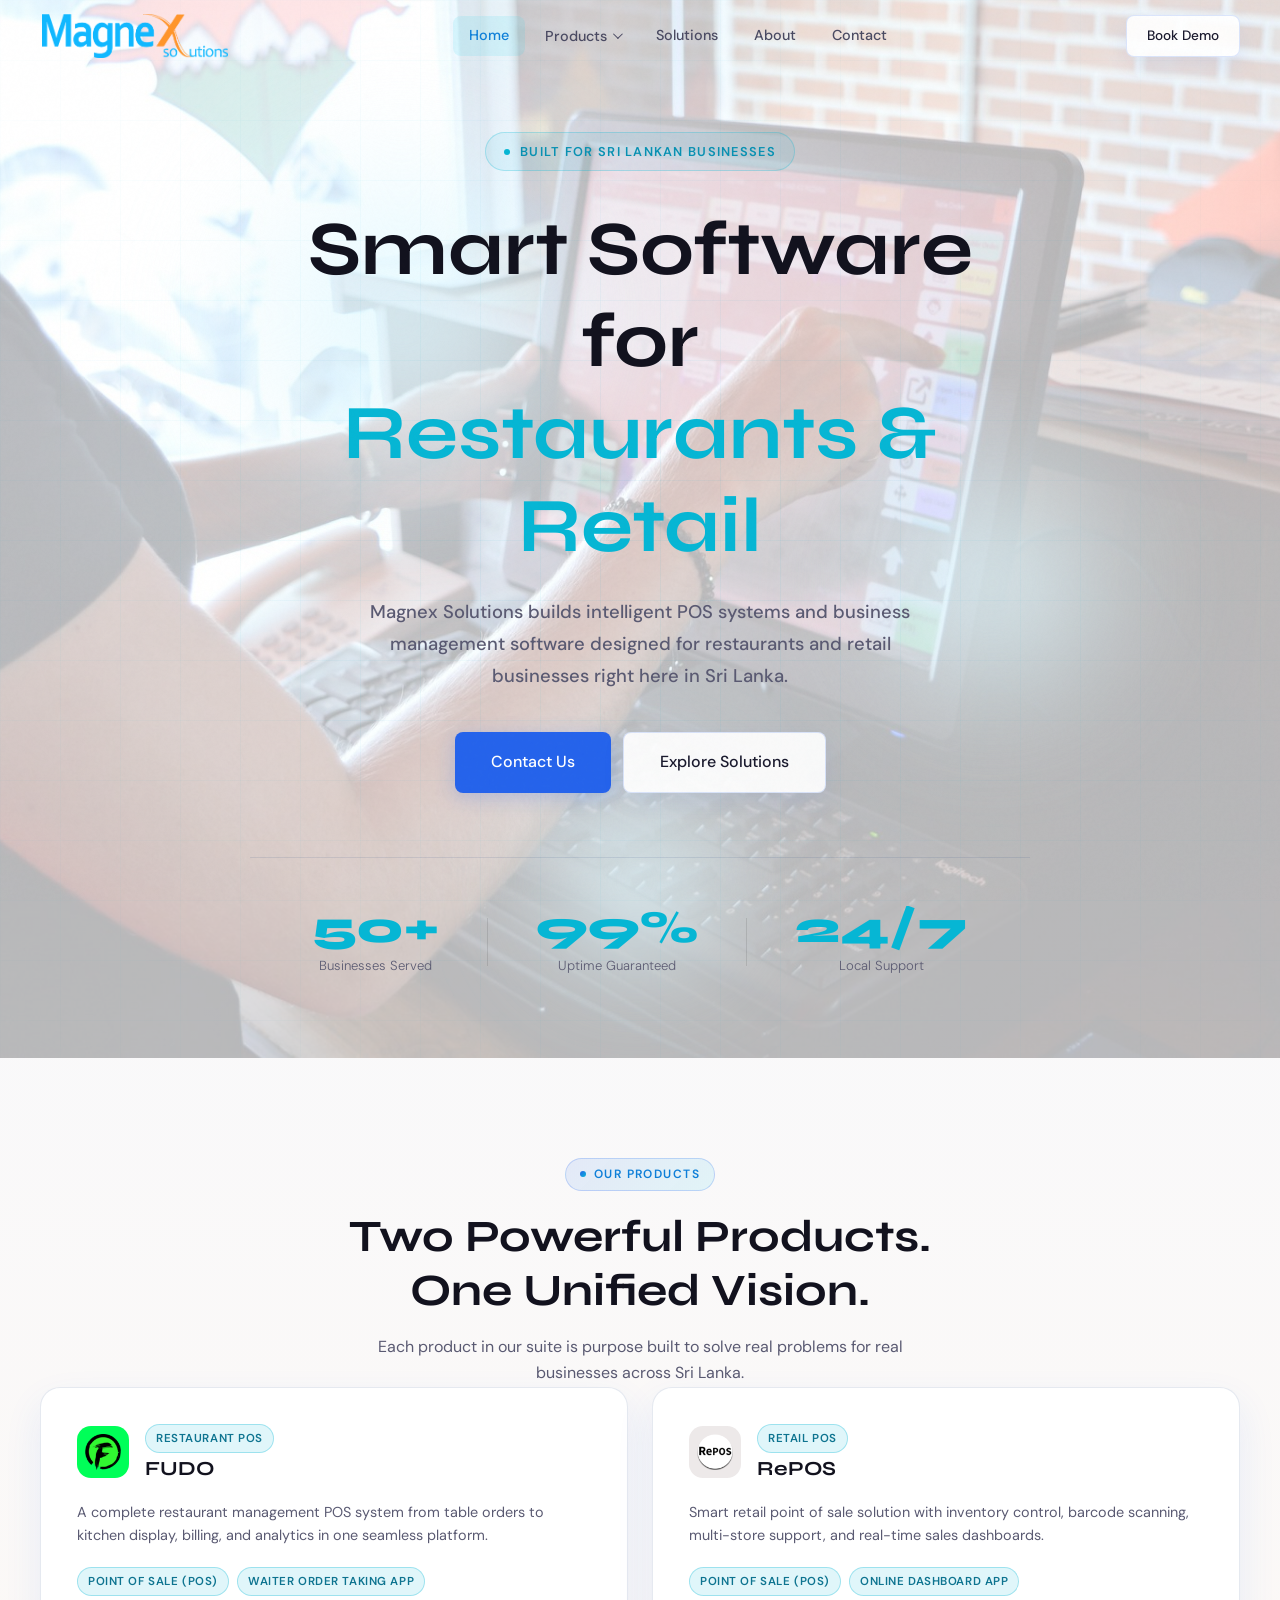
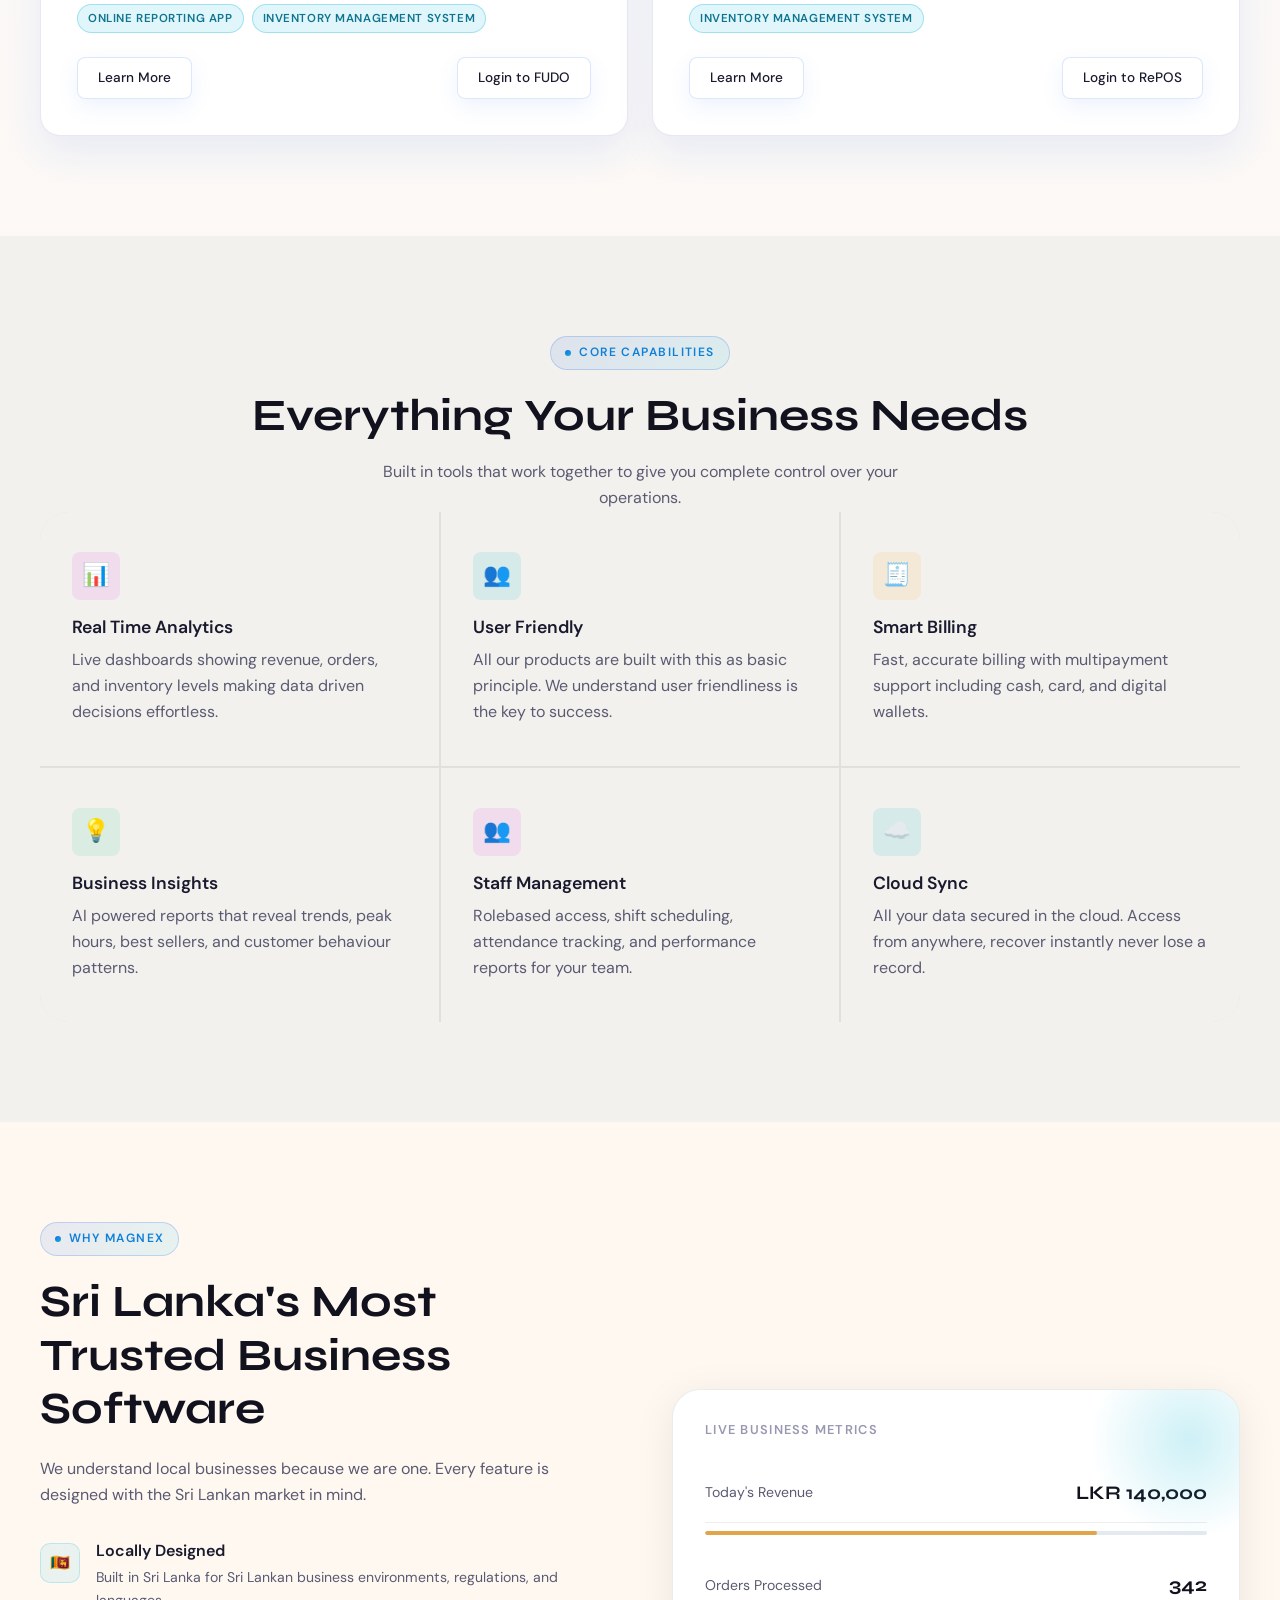
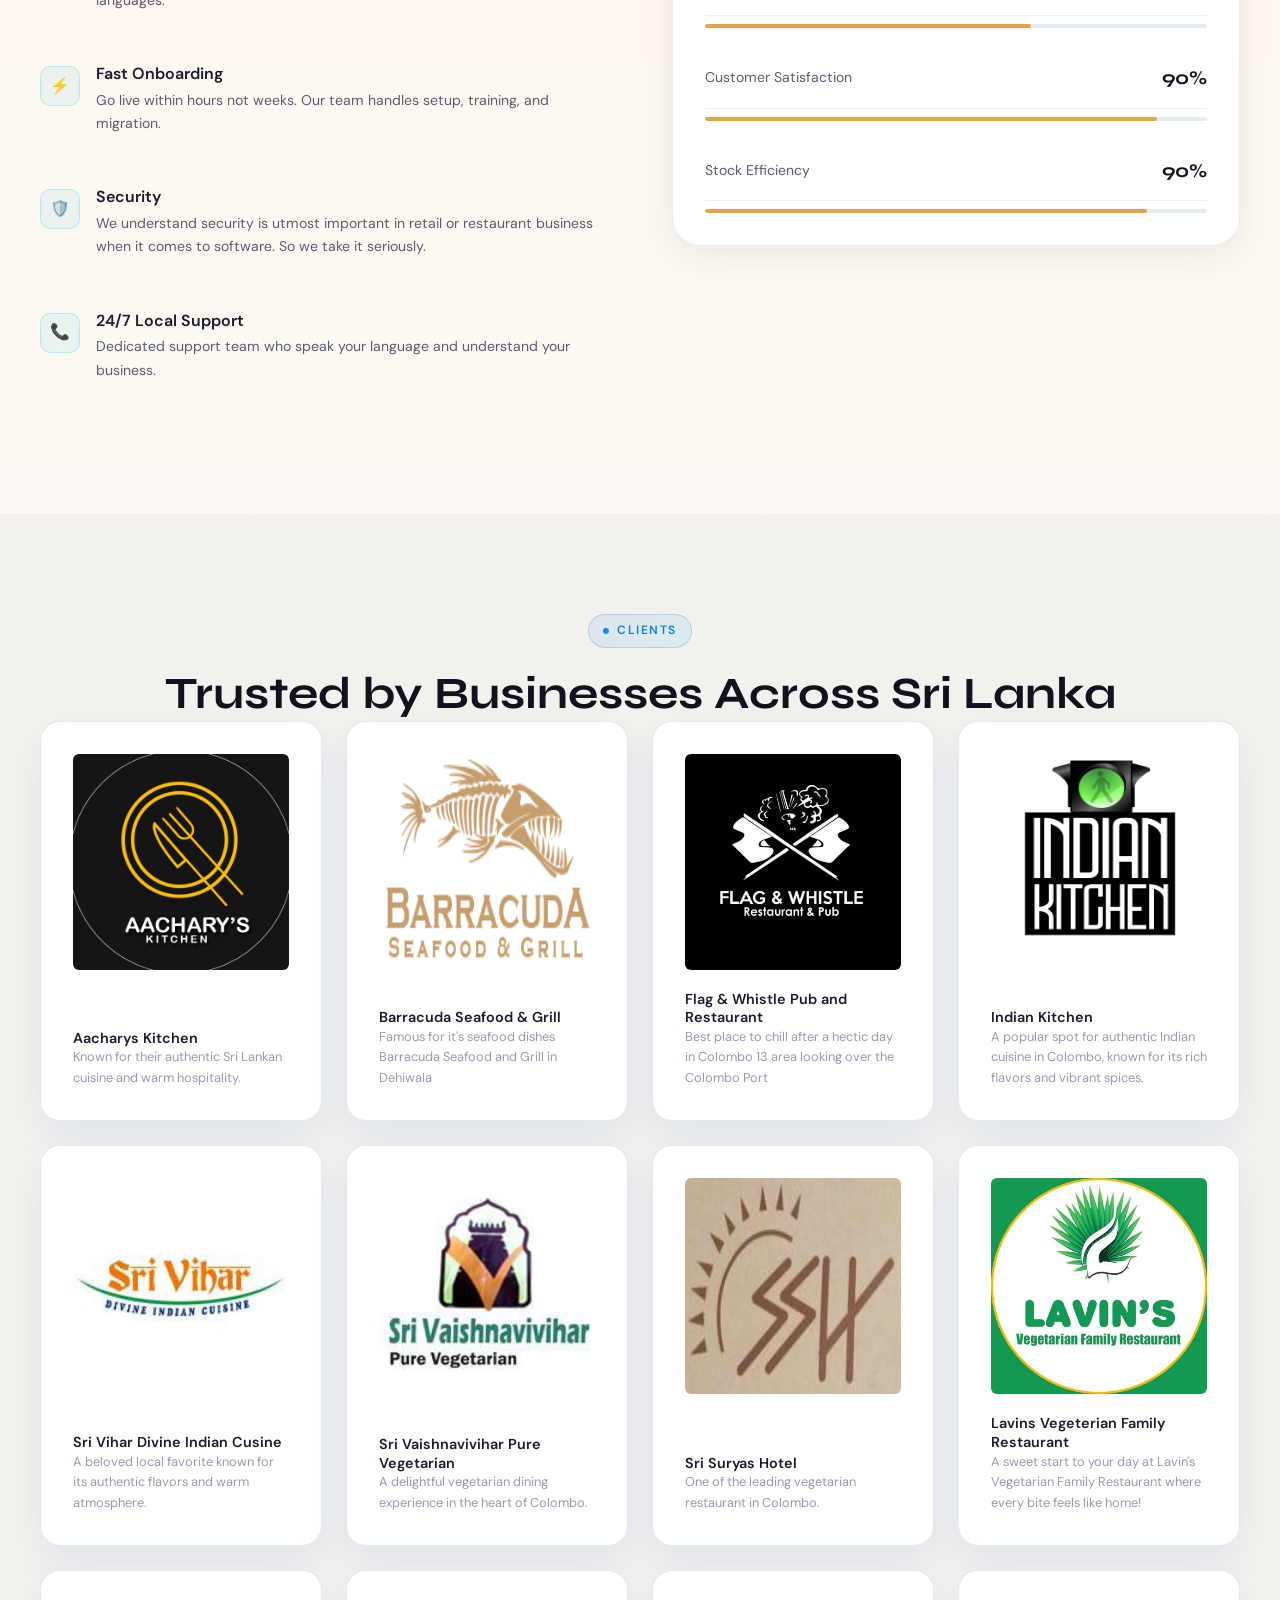
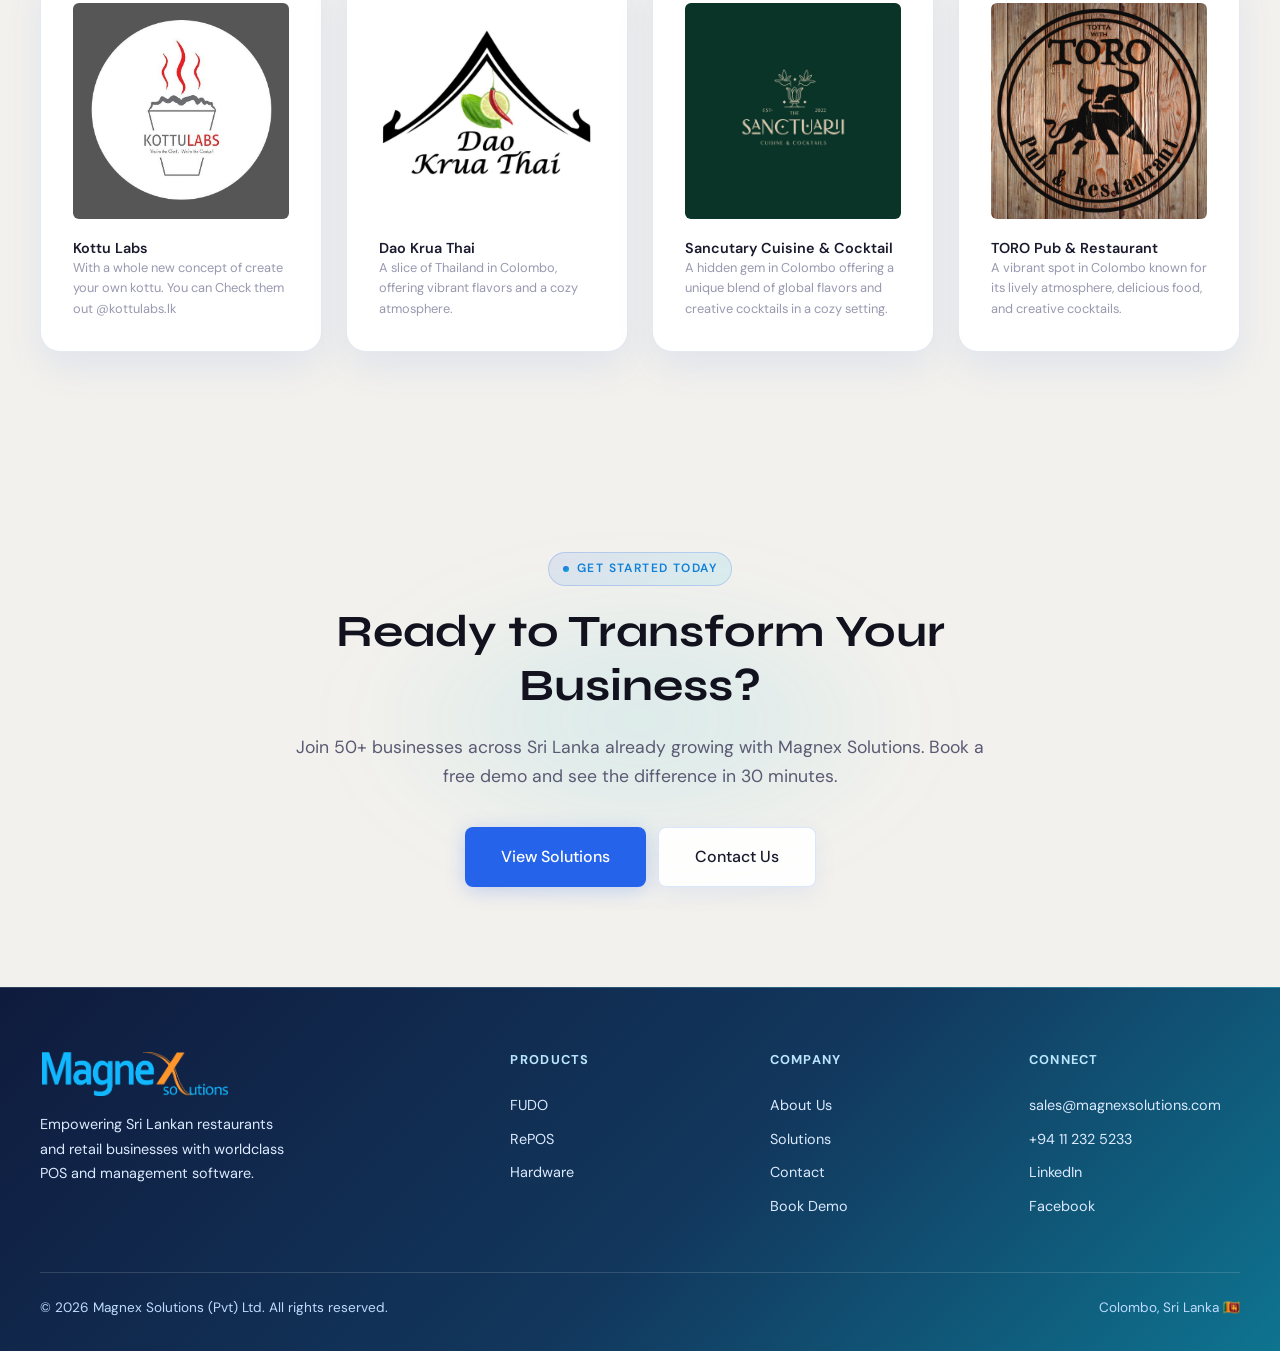
==== commit 59265d66: "Add files via upload" ====
--- a/index.html
+++ b/index.html
@@ -261,6 +261,18 @@
         margin-bottom: 24px;
       }
 
+      .product-card__actions {
+        display: flex;
+        align-items: center;
+        justify-content: space-between;
+        gap: 12px;
+        flex-wrap: wrap;
+      }
+
+      .product-card__login {
+        margin-left: auto;
+      }
+
       /* Features Section */
       .features-section {
         background: #f3f1ed;
@@ -557,6 +569,17 @@
         .product-card__header {
           align-items: flex-start;
         }
+        .product-card__actions {
+          align-items: stretch;
+          flex-direction: column;
+        }
+        .product-card__actions .btn {
+          justify-content: center;
+          width: 100%;
+        }
+        .product-card__login {
+          margin-left: 0;
+        }
         .feature-item {
           padding: 28px 24px;
         }
@@ -609,7 +632,7 @@
 
           <div class="nav__actions">
             <a href="contact.html" class="btn btn-secondary btn-sm"
-              >Contact Us</a
+              >Book Demo</a
             >
             <!--<a href="contact.html#demo" class="btn btn-primary btn-sm"
               >Book Demo</a
@@ -713,9 +736,9 @@
       <div class="container">
         <div class="text-center mb-5">
           <span class="section-label">Our Products</span>
-          <h2>Four Powerful Products.<br />One Unified Vision.</h2>
+          <h2>Two Powerful Products.<br />One Unified Vision.</h2>
           <p style="max-width: 560px; margin: 16px auto 0">
-            Each product in our suite is purpose-built to solve real problems
+            Each product in our suite is purpose built to solve real problems
             for real businesses across Sri Lanka.
           </p>
         </div>
@@ -748,9 +771,17 @@
               <span class="badge badge--cyan">Online Reporting App</span>
               <span class="badge badge--cyan">Inventory Management System</span>
             </div>
-            <a href="fudo.html" class="btn btn-secondary btn-sm"
-              >Learn More →</a
-            >
+            <div class="product-card__actions">
+              <a href="fudo.html" class="btn btn-secondary btn-sm"
+                >Learn More</a
+              >
+
+              <a
+                href="https://fudo.magnexsolutions.com/login"
+                class="btn btn-secondary btn-sm product-card__login"
+                >Login to FUDO</a
+              >
+            </div>
           </div>
 
           <!-- RePOS -->
@@ -780,9 +811,16 @@
               <span class="badge badge--cyan">Online Dashboard App</span>
               <span class="badge badge--cyan">Inventory Management System</span>
             </div>
-            <a href="repos.html" class="btn btn-secondary btn-sm"
-              >Learn More →</a
-            >
+            <div class="product-card__actions">
+              <a href="repos.html" class="btn btn-secondary btn-sm"
+                >Learn More</a
+              >
+              <a
+                href="https://repos.magnexsolutions.com"
+                class="btn btn-secondary btn-sm product-card__login"
+                >Login to RePOS</a
+              >
+            </div>
           </div>
 
           <!-- RateUS
@@ -845,7 +883,7 @@
           <span class="section-label">Core Capabilities</span>
           <h2>Everything Your Business Needs</h2>
           <p style="max-width: 520px; margin: 16px auto 0">
-            Built-in tools that work together to give you complete control over
+            Built in tools that work together to give you complete control over
             your operations.
           </p>
         </div>
@@ -853,7 +891,7 @@
         <div class="features-grid reveal">
           <div class="feature-item">
             <div class="card__icon card__icon--violet">📊</div>
-            <h4>Real-Time Analytics</h4>
+            <h4>Real Time Analytics</h4>
             <p>
               Live dashboards showing revenue, orders, and inventory levels
               making data driven decisions effortless.
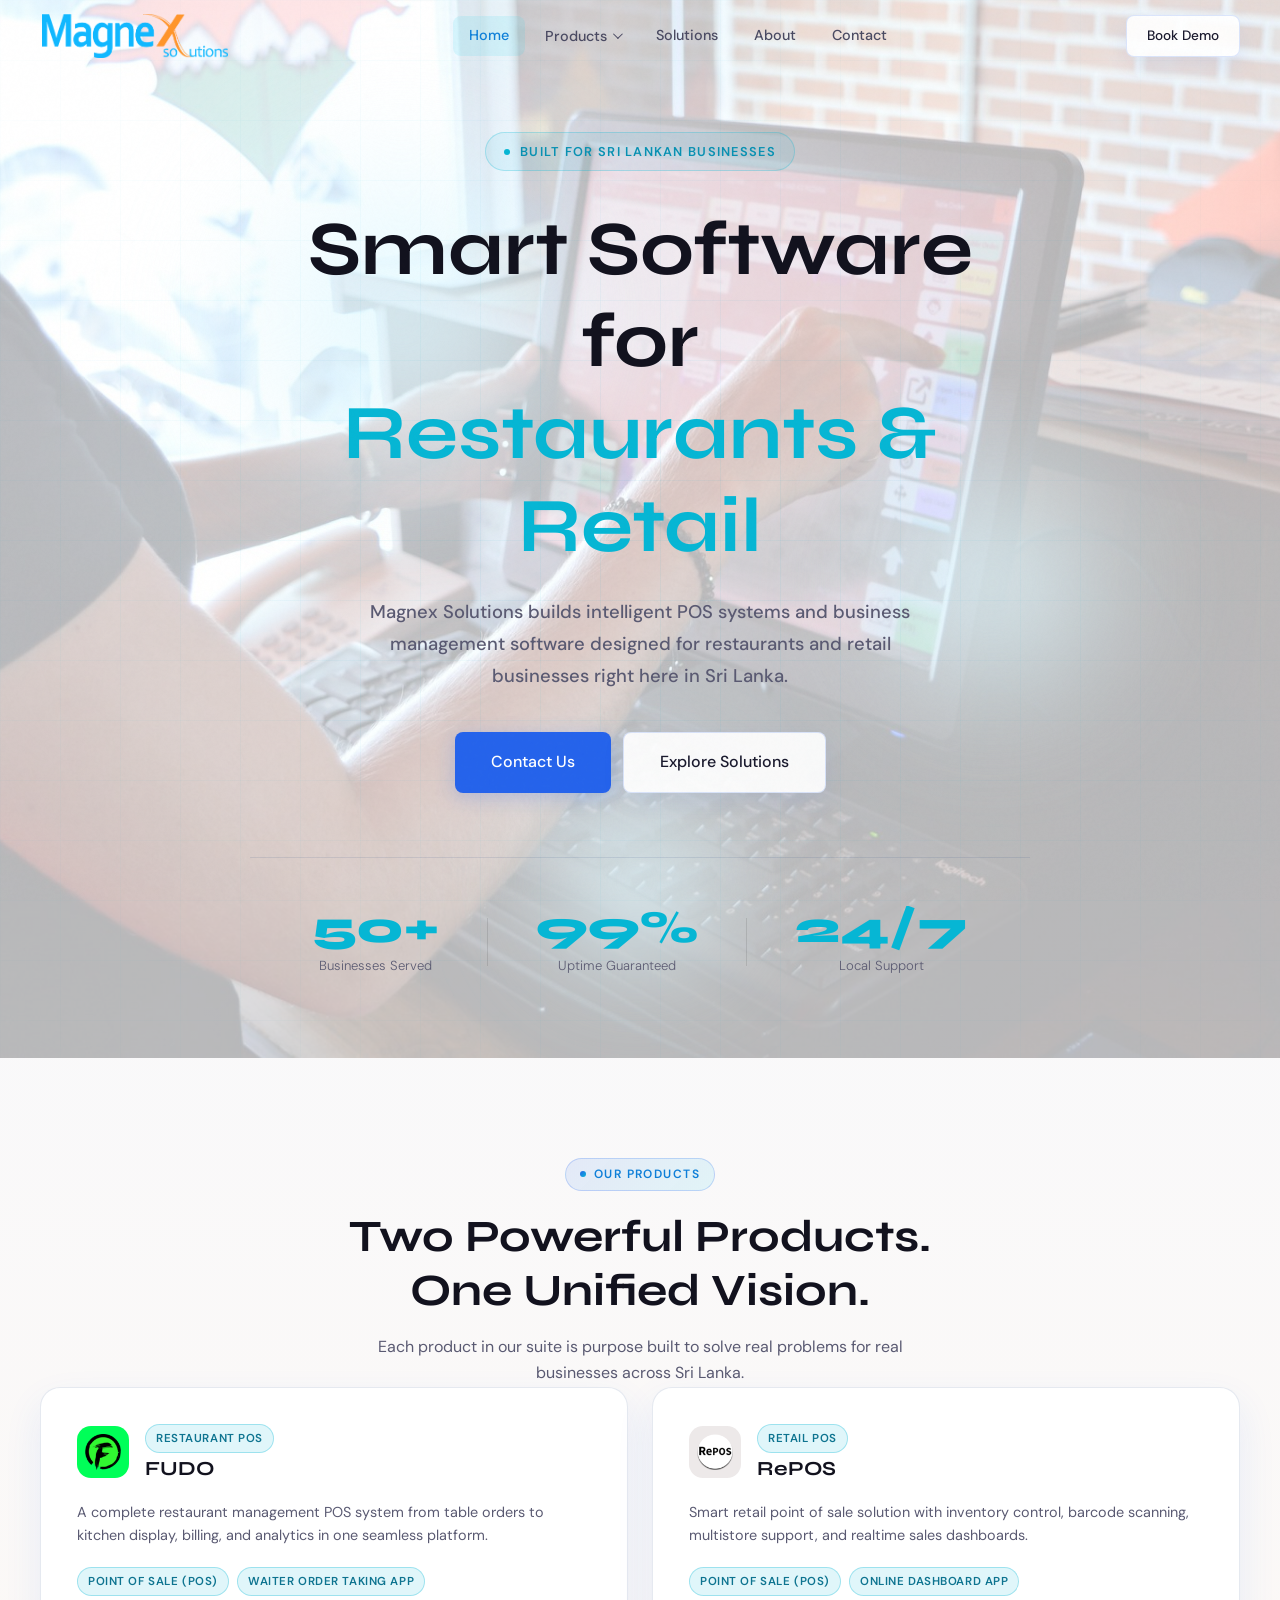
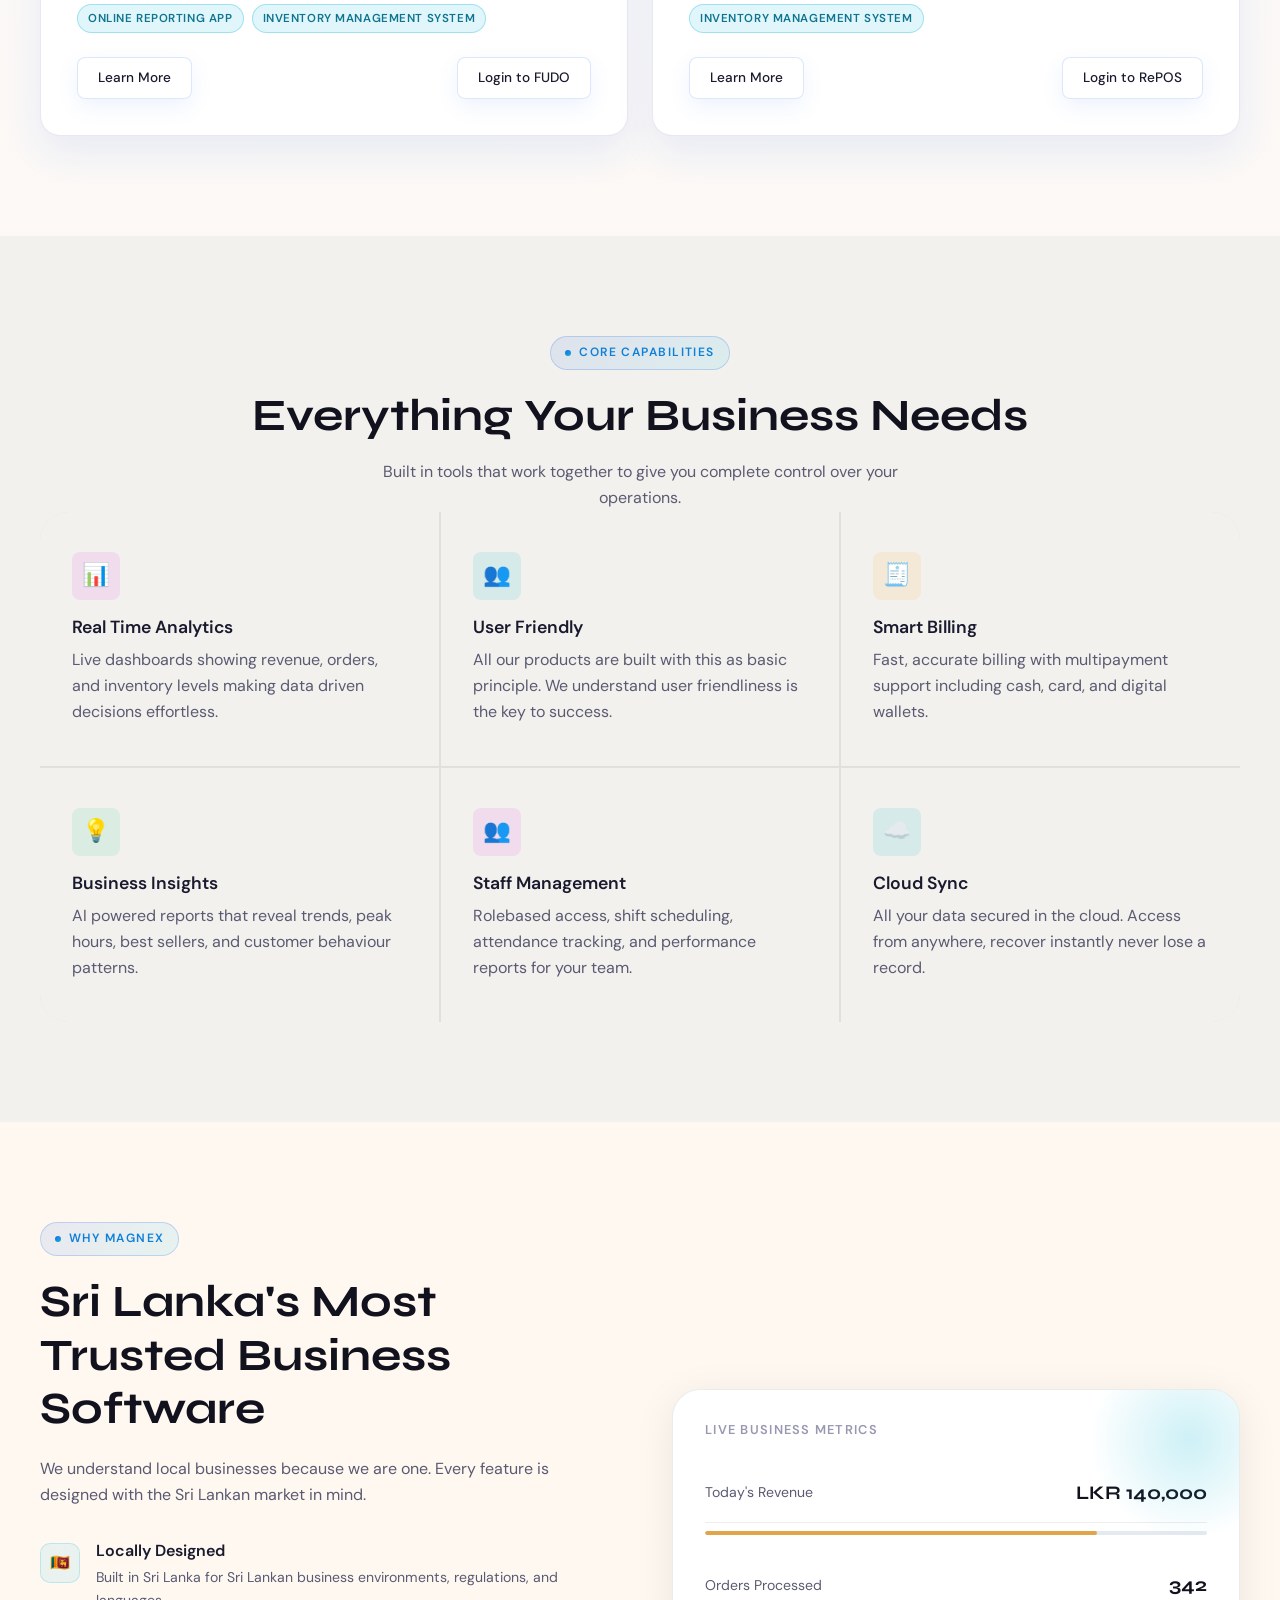
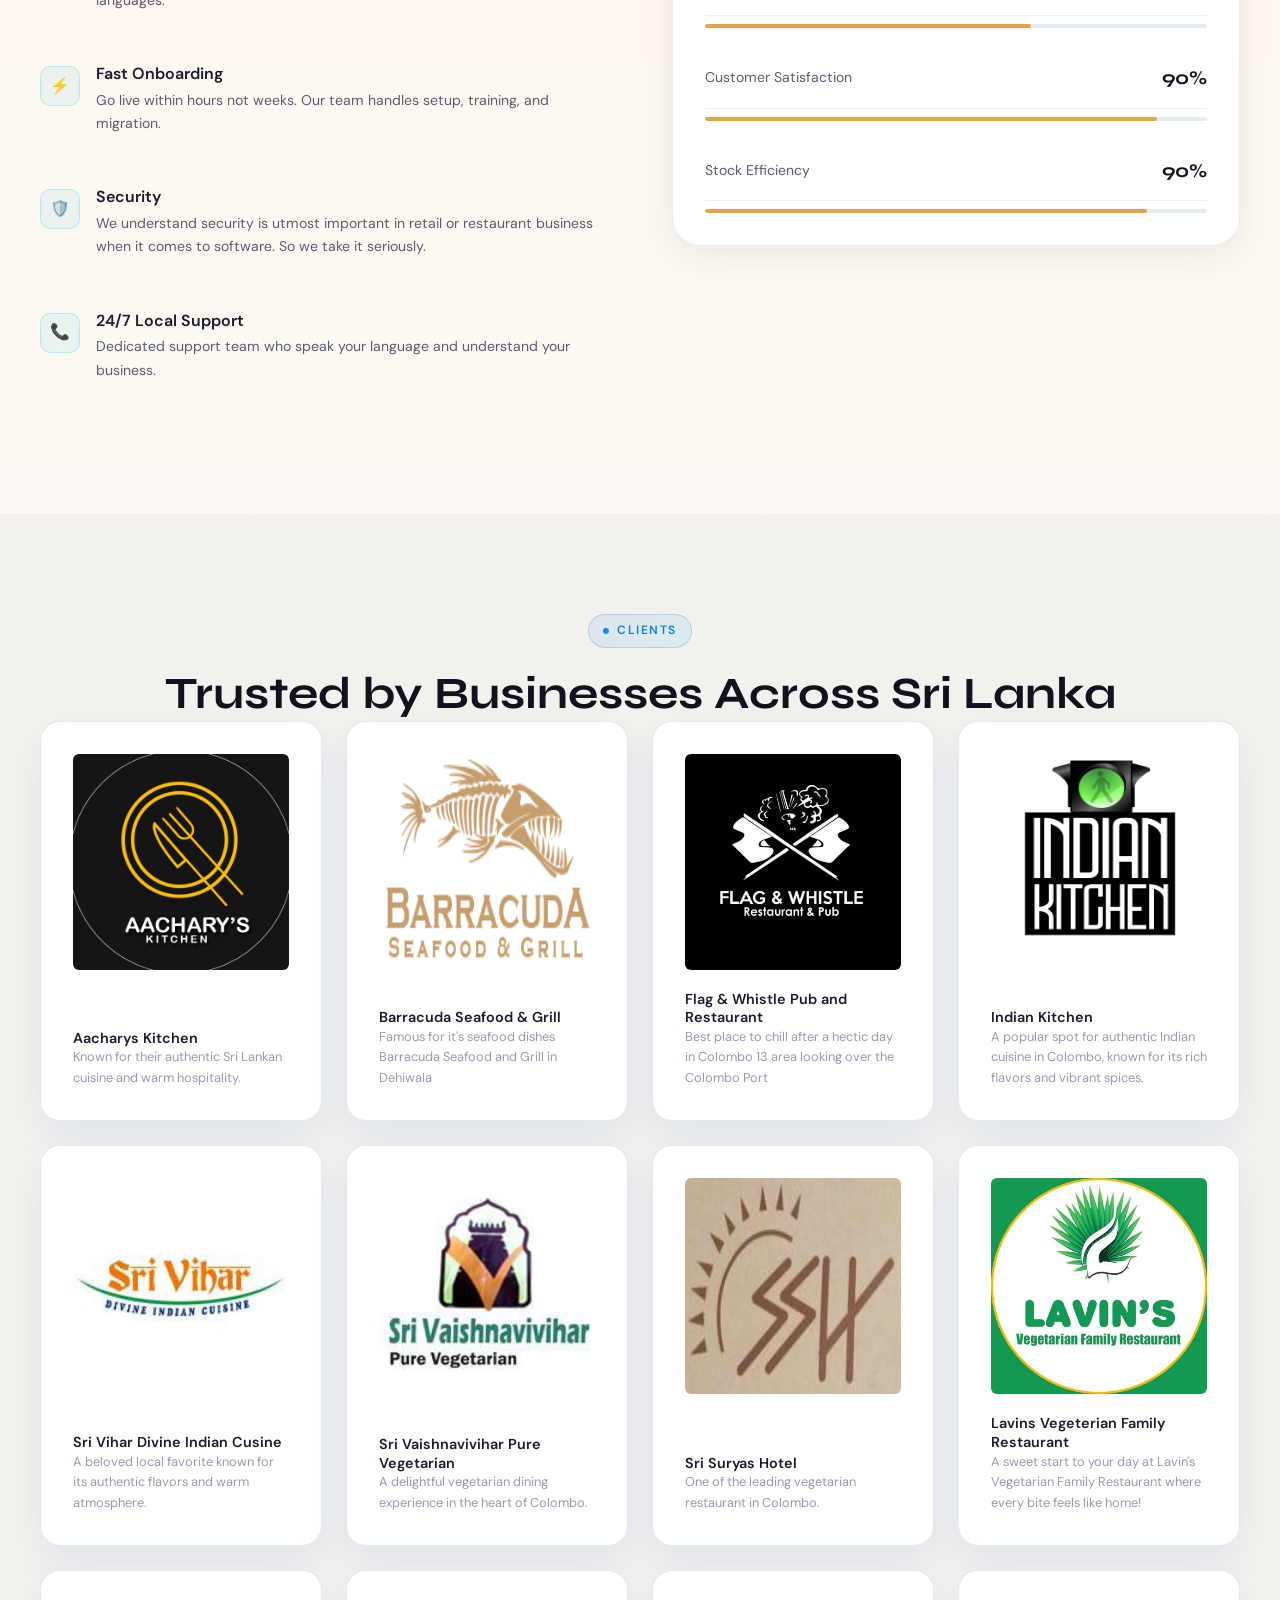
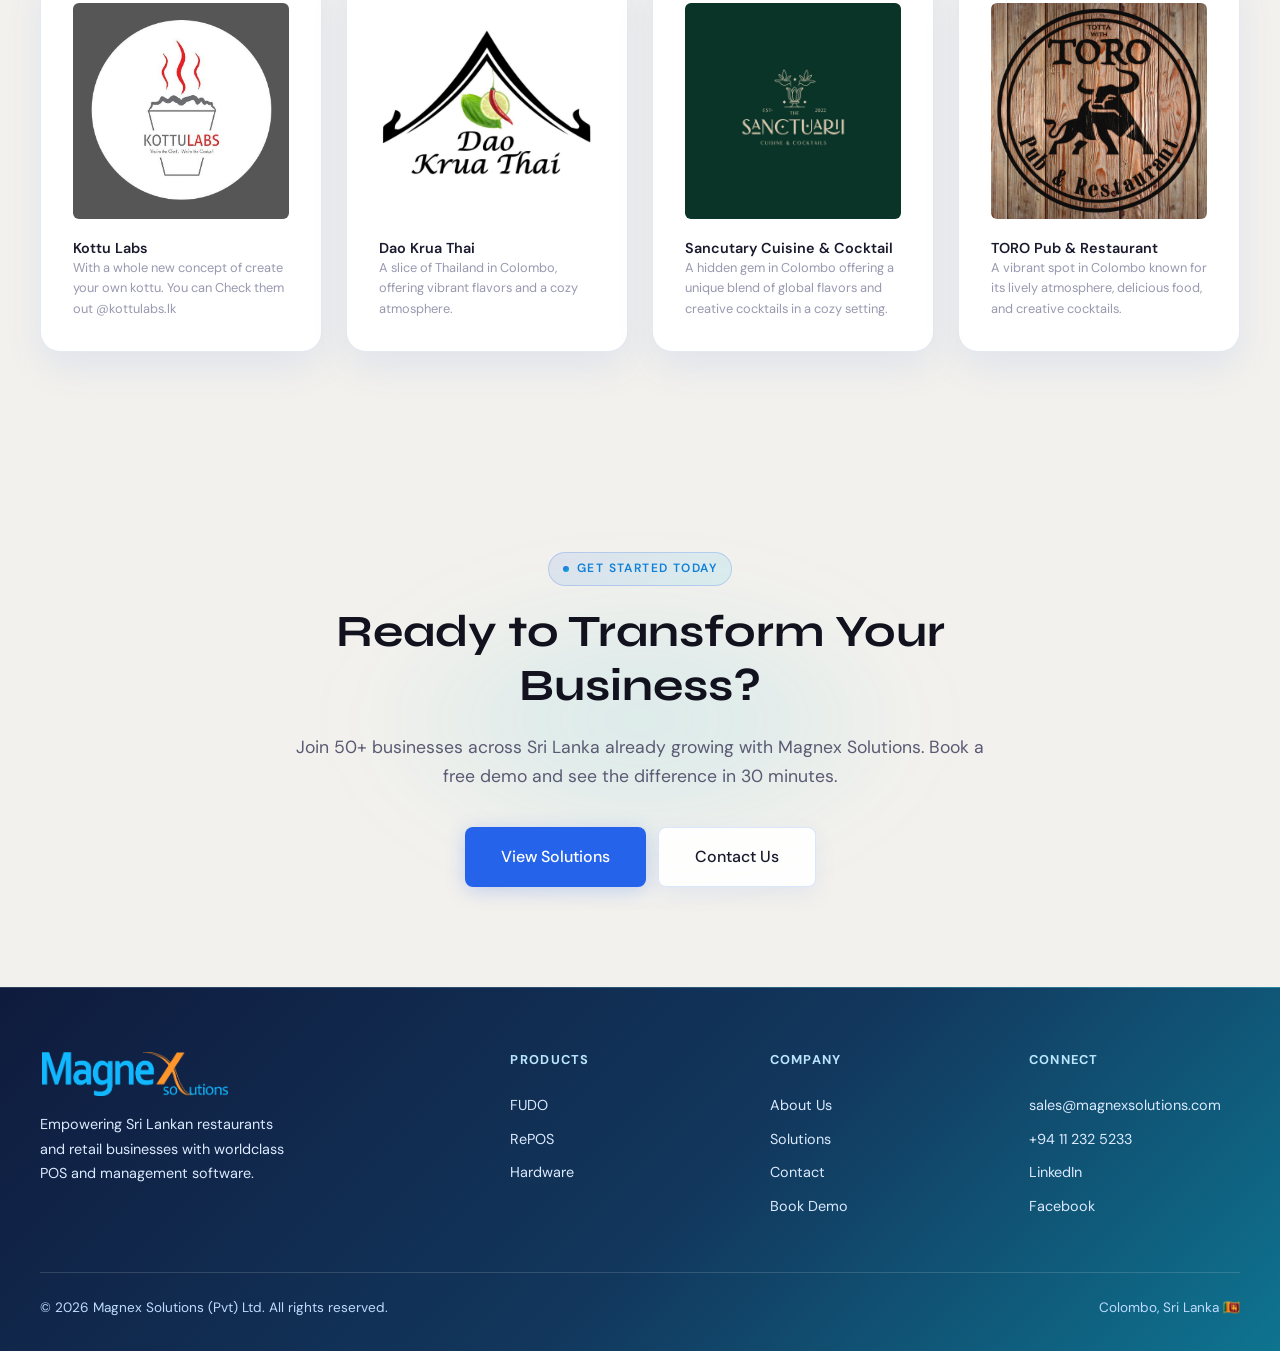
==== commit 30995306: "made changes in contact form and hardware page" ====
--- a/index.html
+++ b/index.html
@@ -803,7 +803,7 @@
             </div>
             <p>
               Smart retail point of sale solution with inventory control,
-              barcode scanning, multi-store support, and real-time sales
+              barcode scanning, multistore support, and realtime sales
               dashboards.
             </p>
             <div class="product-tags">
--- a/assets/css/style.css
+++ b/assets/css/style.css
@@ -724,6 +724,12 @@
 }
 .form-success.visible { display: block; }
 
+.form-success.error {
+  background: rgba(248, 113, 113, 0.1);
+  border-color: rgba(248, 113, 113, 0.3);
+  color: #ef4444;
+}
+
 /* ── SCROLL REVEAL ───────────────────────────────────────────── */
 .reveal {
   opacity: 0;
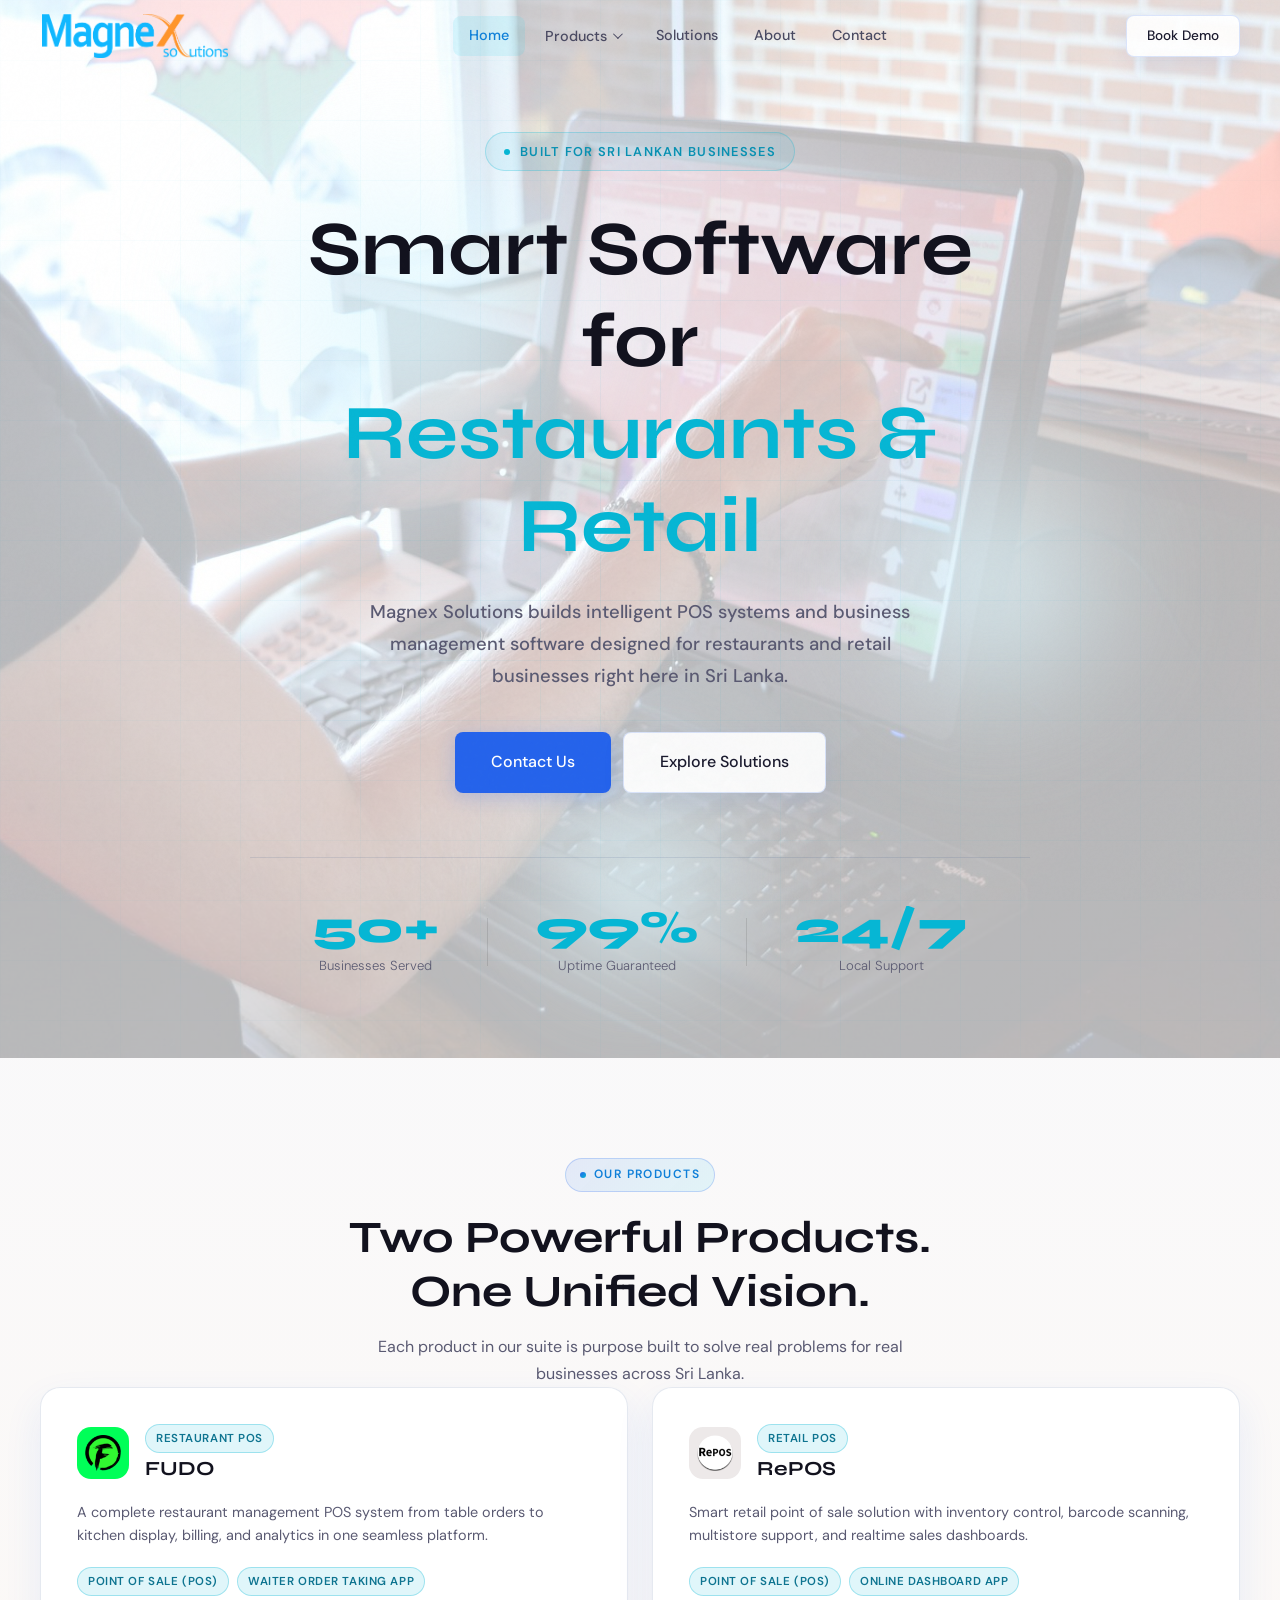
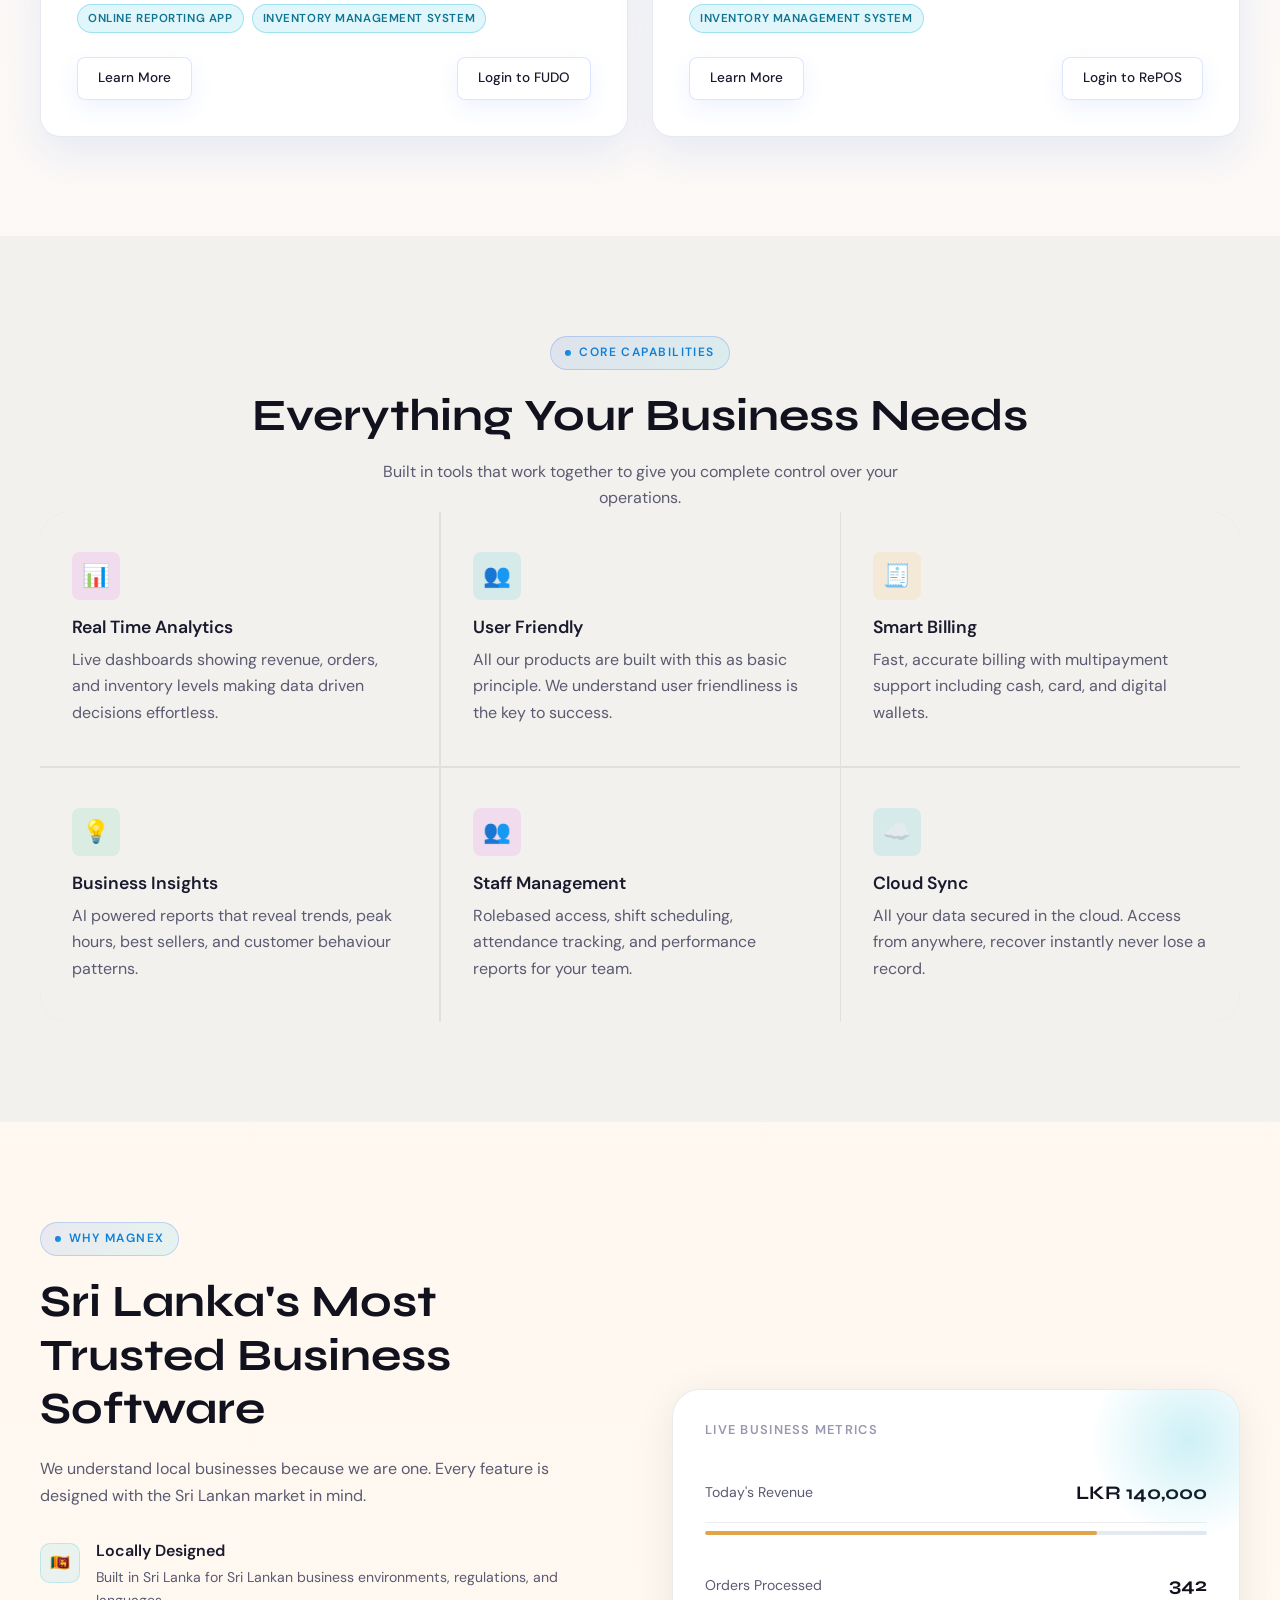
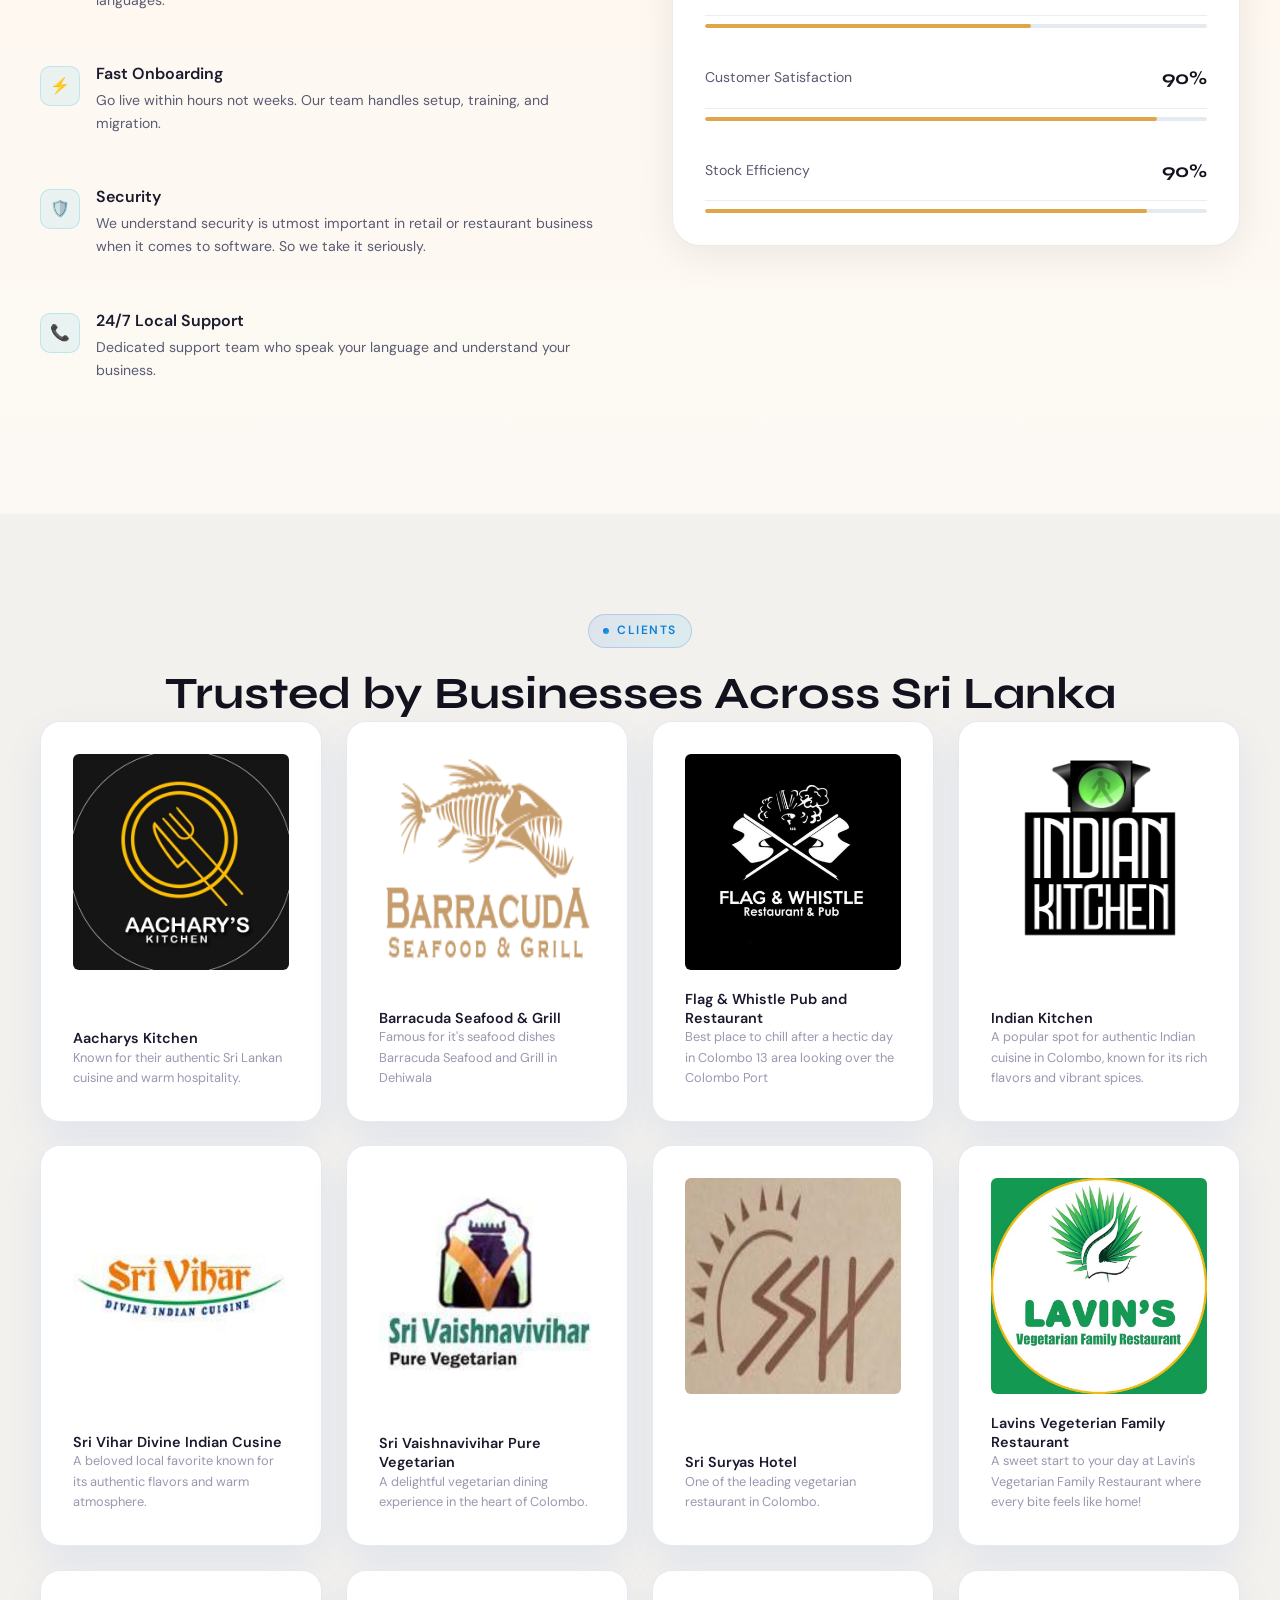
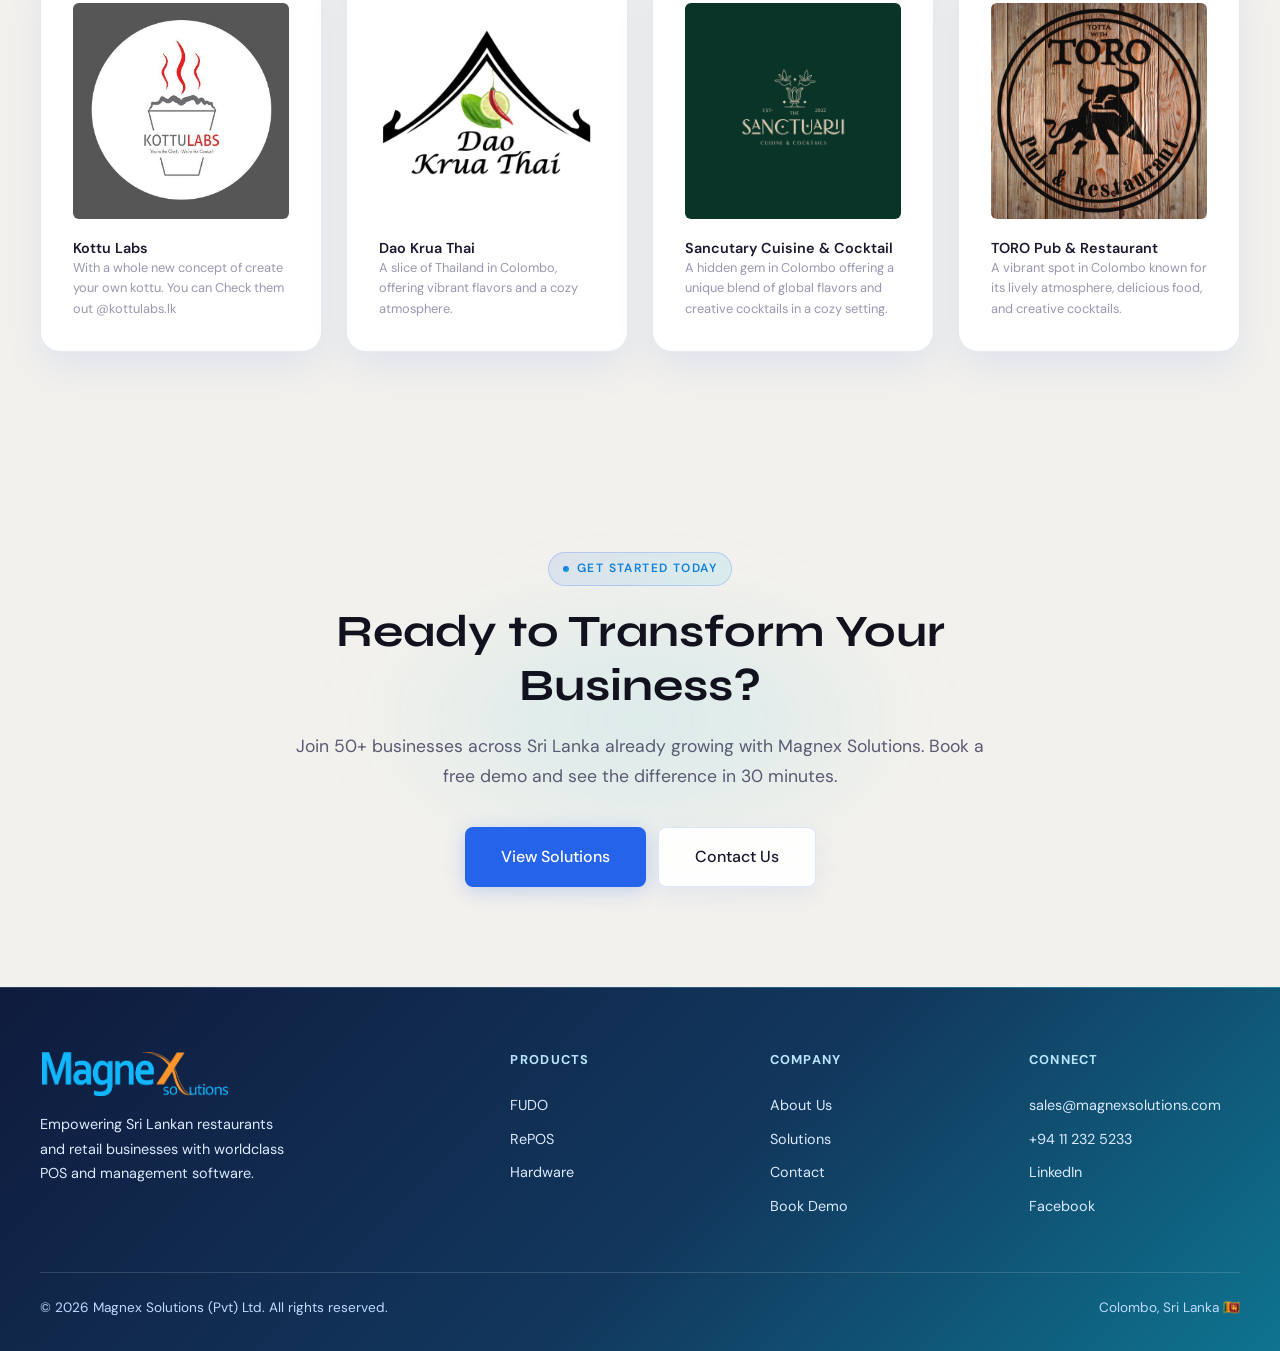
==== commit a6e47532: "add animations" ====
--- a/index.html
+++ b/index.html
@@ -62,6 +62,7 @@
         height: 420px;
         background: radial-gradient(circle, #e0f8ff 0%, transparent 70%);
         filter: blur(60px);
+        animation: heroDrift 13s ease-in-out infinite;
       }
 
       .hero__orb2 {
@@ -72,6 +73,7 @@
         height: 320px;
         background: radial-gradient(circle, #e0f8ff, transparent 70%);
         filter: blur(60px);
+        animation: heroDrift 16s 1s ease-in-out infinite reverse;
       }
 
       .hero__orb3 {
@@ -82,6 +84,7 @@
         height: 250px;
         background: radial-gradient(circle, #e0f8ff, transparent 70%);
         filter: blur(50px);
+        animation: heroDriftSmall 12s 0.5s ease-in-out infinite;
       }
 
       /* Grid overlay */
@@ -97,6 +100,7 @@
           black 0%,
           transparent 100%
         );
+        animation: gridPan 22s linear infinite;
       }
 
       .hero__inner {
@@ -295,6 +299,7 @@
 
       .feature-item:hover {
         background: var(--bg-card);
+        transform: translateY(-4px);
       }
 
       .feature-item .card__icon {
@@ -417,6 +422,21 @@
         height: 100%;
         border-radius: 2px;
         background: #e0a449;
+      }
+
+      @keyframes heroDrift {
+        0%, 100% { transform: translate3d(0, 0, 0) scale(1); }
+        50% { transform: translate3d(22px, -18px, 0) scale(1.06); }
+      }
+
+      @keyframes heroDriftSmall {
+        0%, 100% { transform: translate3d(0, 0, 0) scale(1); }
+        50% { transform: translate3d(-18px, 16px, 0) scale(1.08); }
+      }
+
+      @keyframes gridPan {
+        from { background-position: 0 0; }
+        to { background-position: 60px 60px; }
       }
 
       /* Testimonials */
--- a/assets/css/style.css
+++ b/assets/css/style.css
@@ -173,7 +173,21 @@
   max-width: 100%;
   text-align: center;
   text-decoration: none;
-}
+  position: relative;
+  overflow: hidden;
+}
+
+.btn::after {
+  content: '';
+  position: absolute;
+  inset: 0;
+  background: linear-gradient(120deg, transparent 20%, rgba(255,255,255,0.34), transparent 80%);
+  transform: translateX(-120%);
+  transition: transform 0.55s ease;
+  pointer-events: none;
+}
+
+.btn:hover::after { transform: translateX(120%); }
 
 .btn-primary {
   background: #2563eb;
@@ -222,6 +236,7 @@
   z-index: 1000;
   height: var(--nav-height);
   transition: var(--transition);
+  animation: navDrop 0.65s ease both;
 }
 
 .nav.scrolled {
@@ -381,6 +396,14 @@
   background: rgba(34,211,238,0.12);
 }
 
+.nav__dropdown-link {
+  transform: translateX(0);
+}
+
+.nav__dropdown-link:hover {
+  transform: translateX(3px);
+}
+
 .nav__mobile-products {
   padding: 0 0 8px 0;
   display: grid;
@@ -463,6 +486,12 @@
   box-shadow: 0 18px 42px rgba(37,99,235,0.14), 0 0 0 1px rgba(6,182,212,0.2);
 }
 
+.card:hover .card__icon,
+.card:hover .product-logo,
+.feature-item:hover .card__icon {
+  animation: iconBob 0.7s ease;
+}
+
 .card__icon {
   width: 48px; height: 48px;
   border-radius: var(--radius-sm);
@@ -600,6 +629,11 @@
   to   { opacity: 1; transform: translateY(0); }
 }
 
+@keyframes navDrop {
+  from { opacity: 0; transform: translateY(-14px); }
+  to   { opacity: 1; transform: translateY(0); }
+}
+
 @keyframes fadeIn {
   from { opacity: 0; }
   to   { opacity: 1; }
@@ -613,6 +647,21 @@
 @keyframes float {
   0%, 100% { transform: translateY(0); }
   50%       { transform: translateY(-12px); }
+}
+
+@keyframes iconBob {
+  0%, 100% { transform: translateY(0) scale(1); }
+  45% { transform: translateY(-5px) scale(1.04); }
+}
+
+@keyframes fillMetric {
+  from { transform: scaleX(0); }
+  to   { transform: scaleX(1); }
+}
+
+@keyframes softGlow {
+  0%, 100% { opacity: 0.9; filter: saturate(1); }
+  50% { opacity: 1; filter: saturate(1.25); }
 }
 
 .animate-up { animation: fadeUp 0.7s ease forwards; }
@@ -733,13 +782,32 @@
 /* ── SCROLL REVEAL ───────────────────────────────────────────── */
 .reveal {
   opacity: 0;
-  transform: translateY(20px);
-  transition: opacity 0.6s ease, transform 0.6s ease;
+  transform: translateY(26px);
+  transition: opacity 0.7s ease, transform 0.7s cubic-bezier(0.2, 0.8, 0.2, 1);
+  transition-delay: var(--reveal-delay, 0ms);
+  will-change: opacity, transform;
 }
 
 .reveal.revealed {
   opacity: 1;
   transform: none;
+}
+
+.features-grid .feature-item,
+.products-grid .product-card,
+.testimonials-grid .testimonial-card,
+.why-point {
+  will-change: transform;
+}
+
+.metric-fill {
+  transform: scaleX(0);
+  transform-origin: left center;
+}
+
+.why-visual.revealed .metric-fill,
+.reveal.revealed .metric-fill {
+  animation: fillMetric 1s 0.15s cubic-bezier(0.2, 0.8, 0.2, 1) forwards;
 }
 
 /* ── PRODUCT TAG ─────────────────────────────────────────────── */
@@ -761,6 +829,15 @@
 
 .product-card:hover::before { opacity: 1; }
 
+.product-card .badge {
+  transition: transform 0.25s ease, box-shadow 0.25s ease;
+}
+
+.product-card:hover .badge {
+  transform: translateY(-2px);
+  box-shadow: 0 8px 18px rgba(37,99,235,0.1);
+}
+
 /* ── TESTIMONIAL ─────────────────────────────────────────────── */
 .testimonial-stars {
   color: #fbbf24;
@@ -817,6 +894,11 @@
 
 .cta-inner h2 { margin-bottom: 20px; }
 .cta-inner p  { font-size: 1.1rem; margin-bottom: 36px; }
+
+.cta-inner.revealed .section-label,
+.text-center.revealed .section-label {
+  animation: softGlow 2.4s ease-in-out infinite;
+}
 
 /* ── SOLUTION TABS ───────────────────────────────────────────── */
 .tab-nav {
@@ -1033,3 +1115,20 @@
   .page-hero p { font-size: 1rem; }
   .nav__logo-icon--image { width: 138px; }
 }
+
+@media (prefers-reduced-motion: reduce) {
+  *,
+  *::before,
+  *::after {
+    animation-duration: 0.001ms !important;
+    animation-iteration-count: 1 !important;
+    scroll-behavior: auto !important;
+    transition-duration: 0.001ms !important;
+  }
+
+  .reveal,
+  .metric-fill {
+    opacity: 1 !important;
+    transform: none !important;
+  }
+}
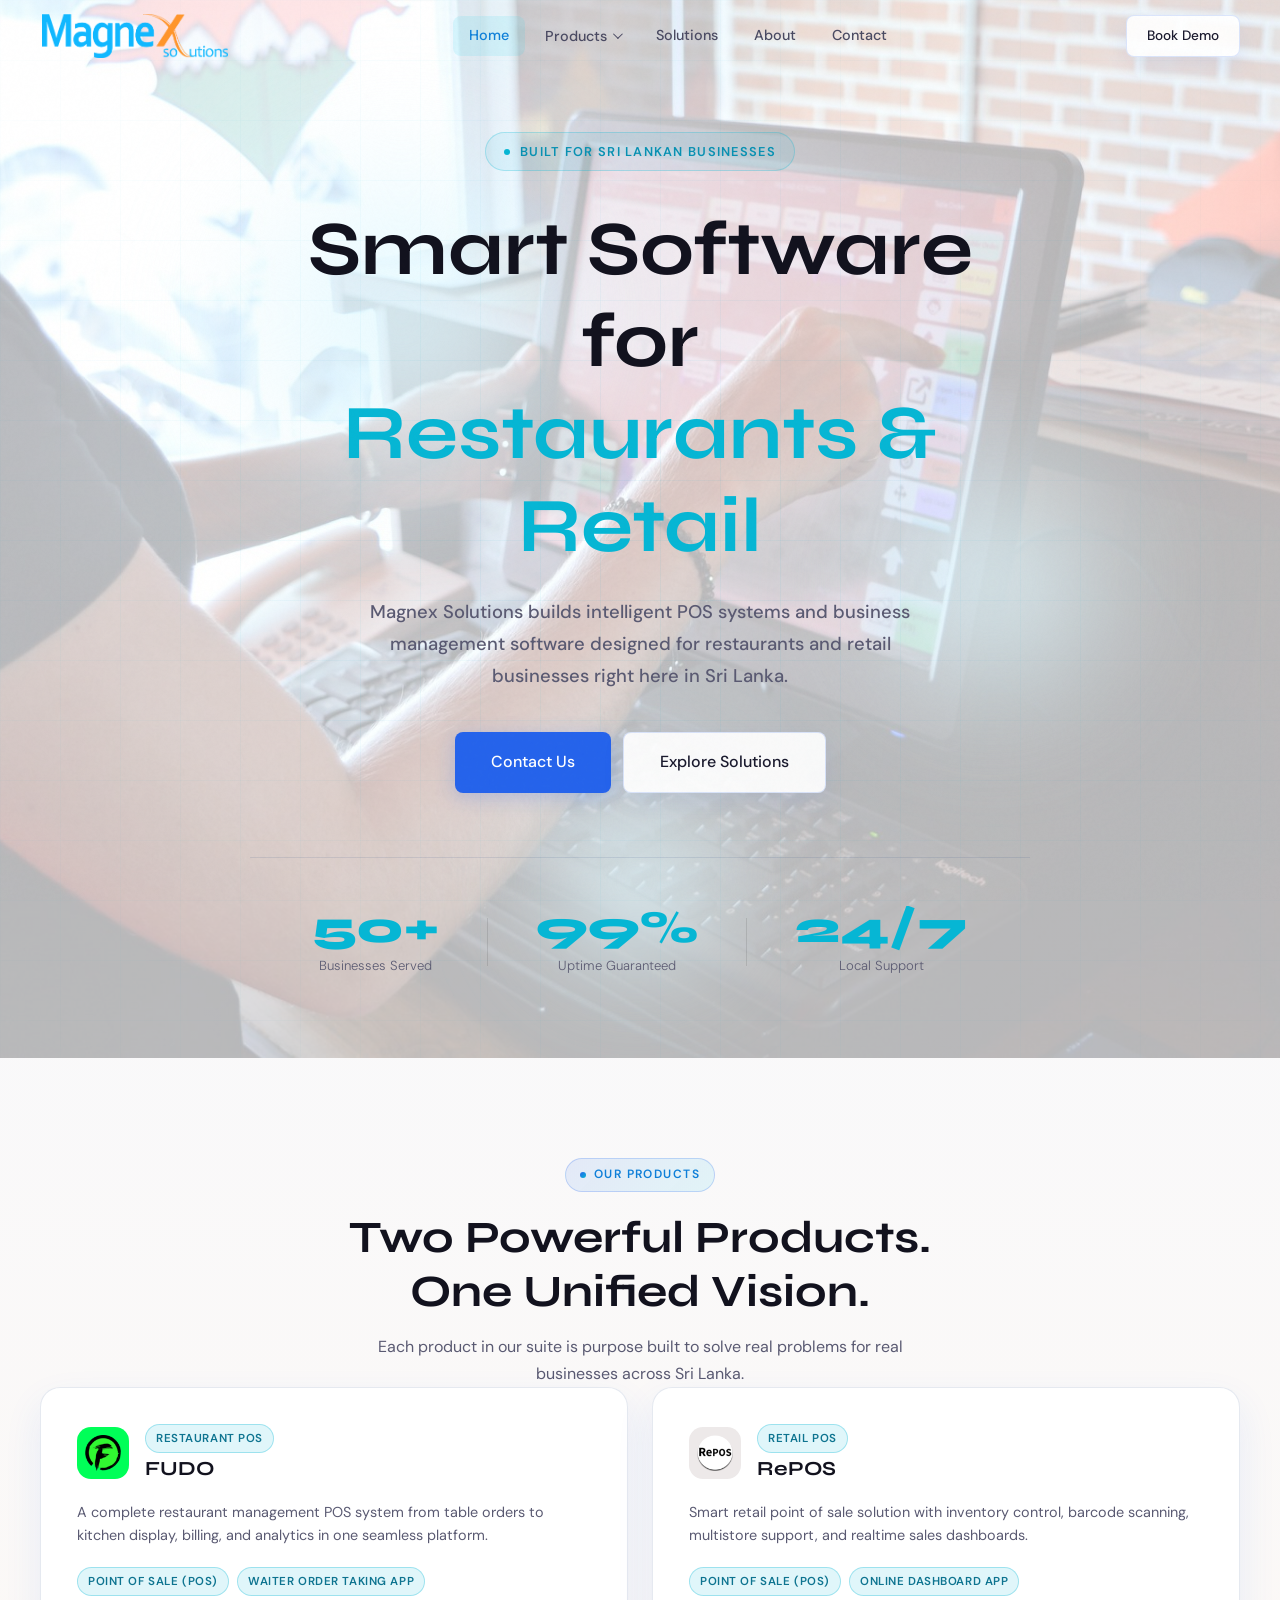
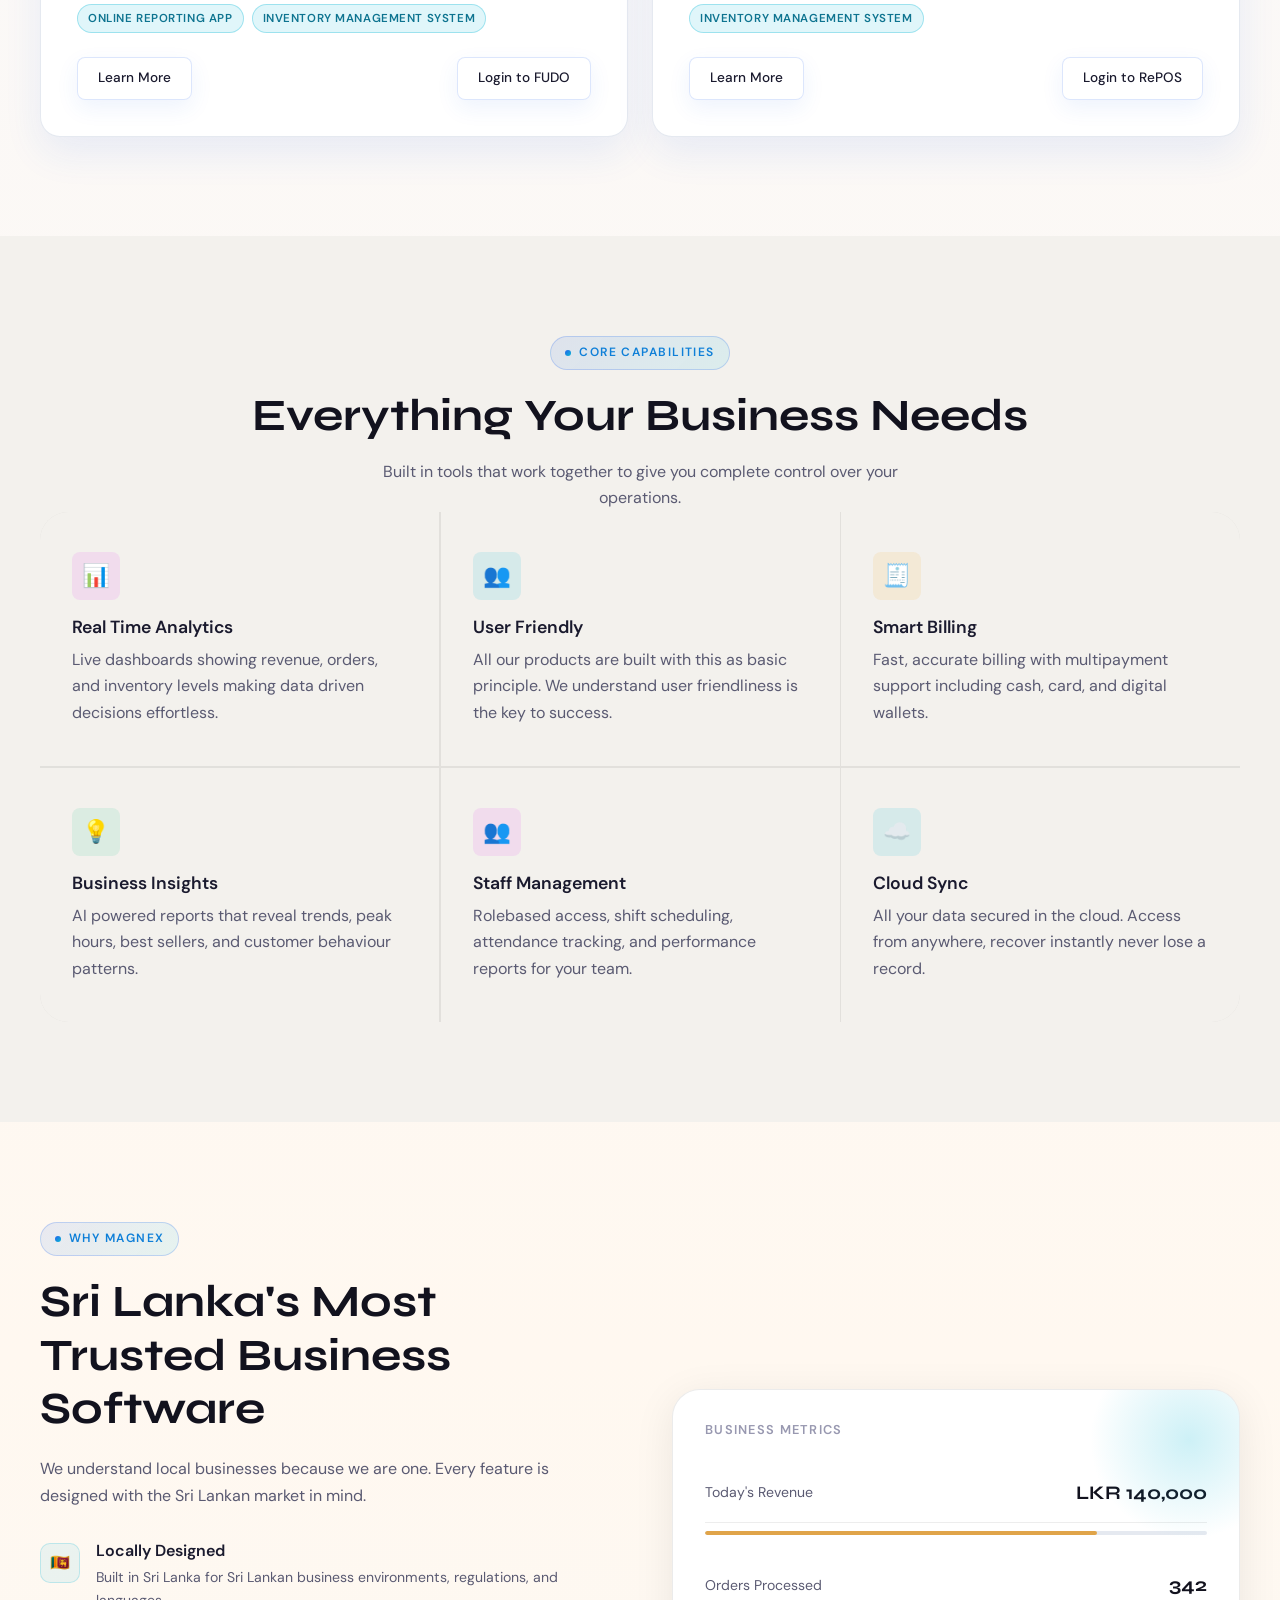
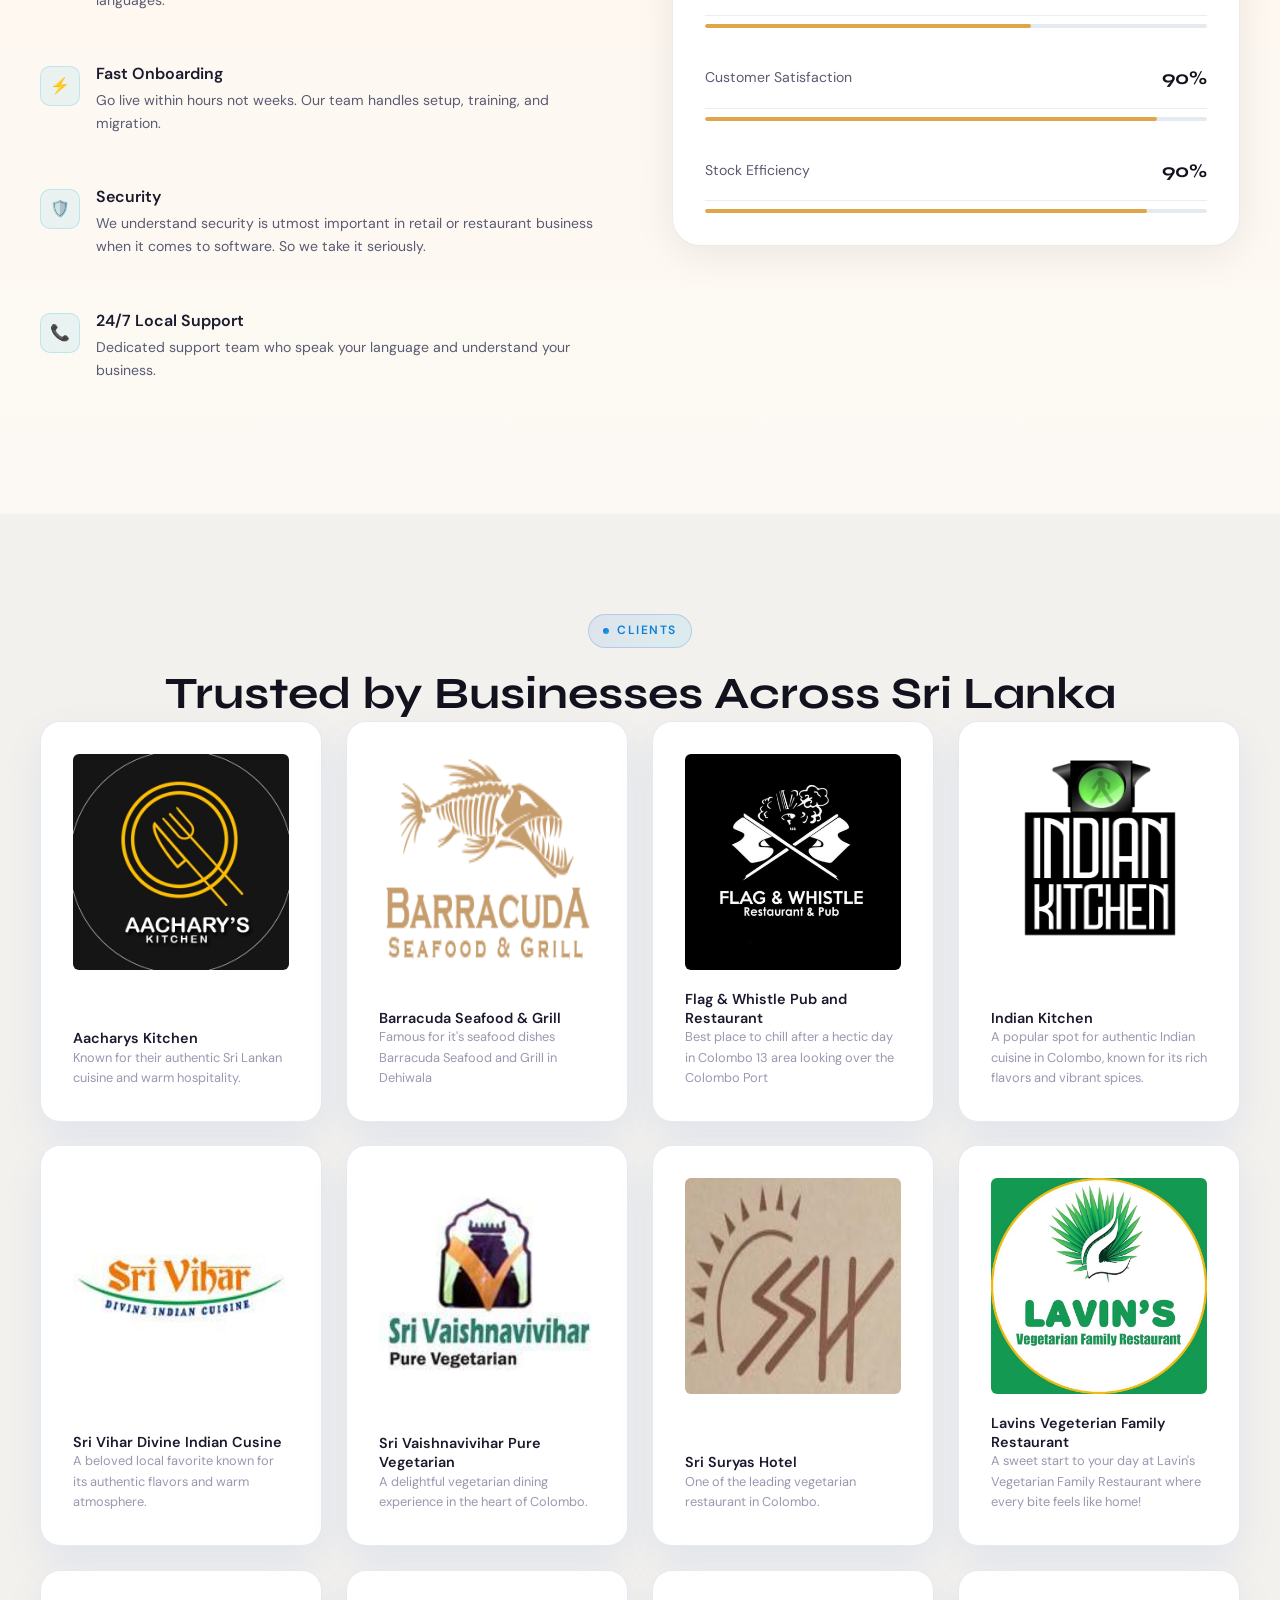
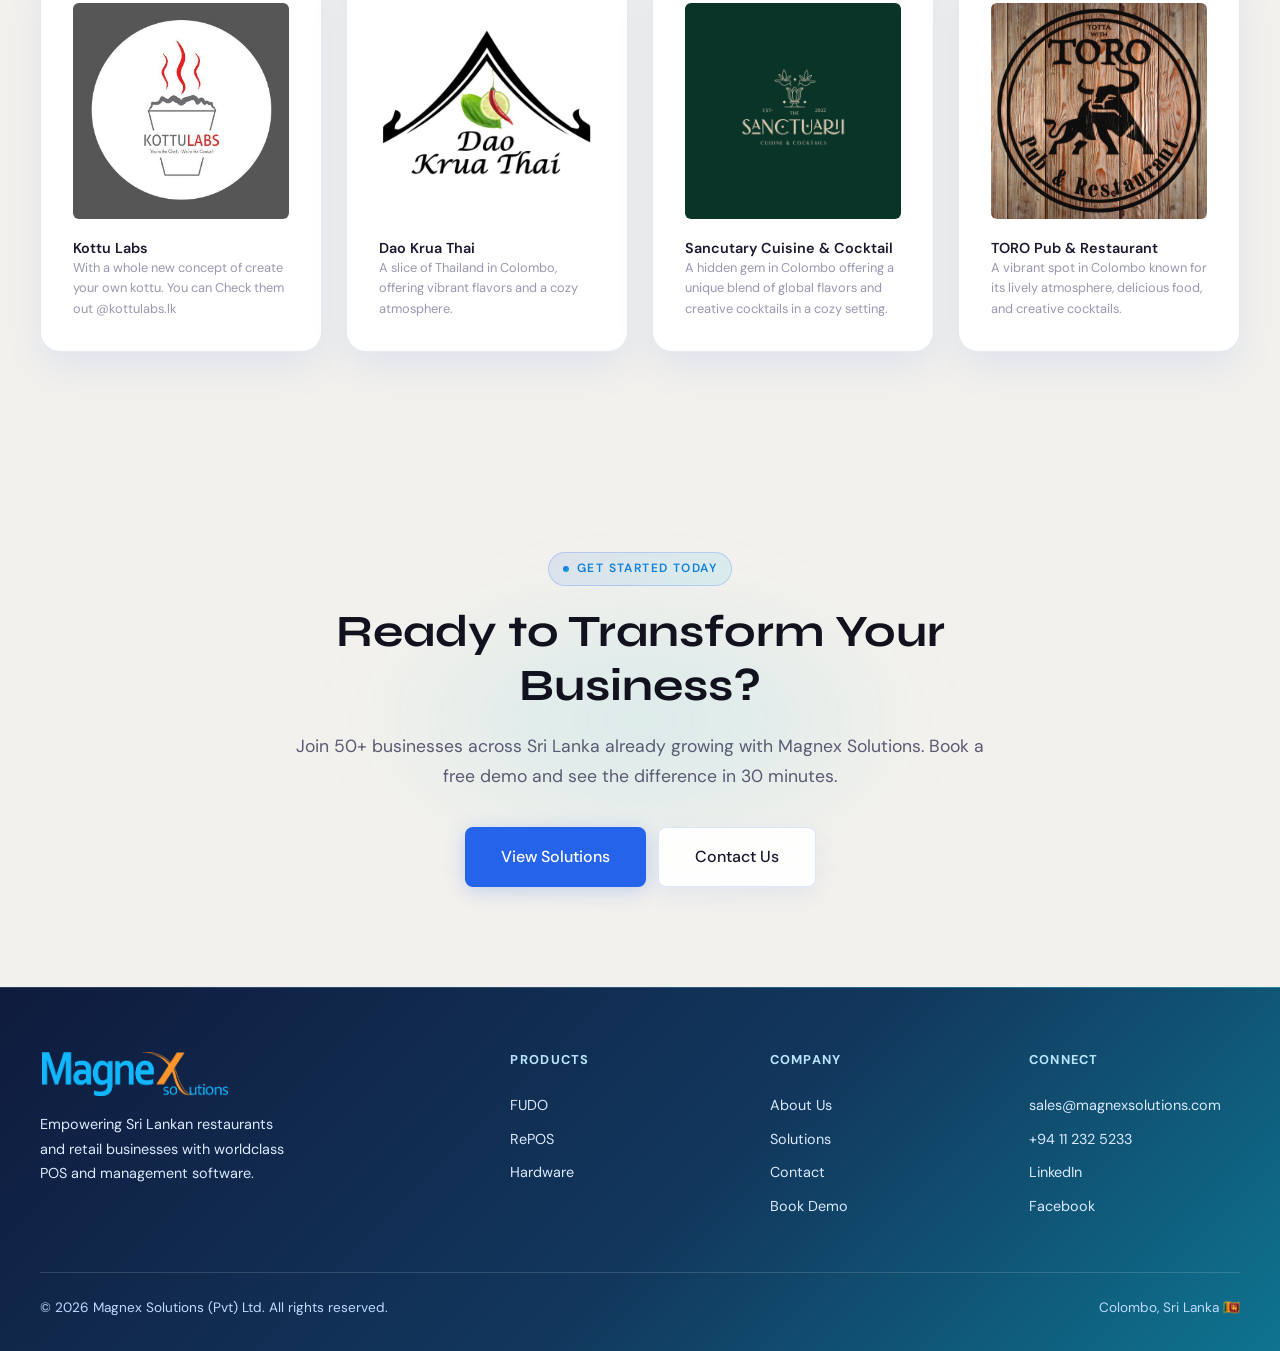
==== commit 00d96899: "added animations and hardware images" ====
--- a/index.html
+++ b/index.html
@@ -1071,7 +1071,7 @@
                   letter-spacing: 0.1em;
                 "
               >
-                Live Business Metrics
+                Business Metrics
               </h4>
               <div class="metric-row">
                 <span class="metric-label" style="color: #5a5a72"
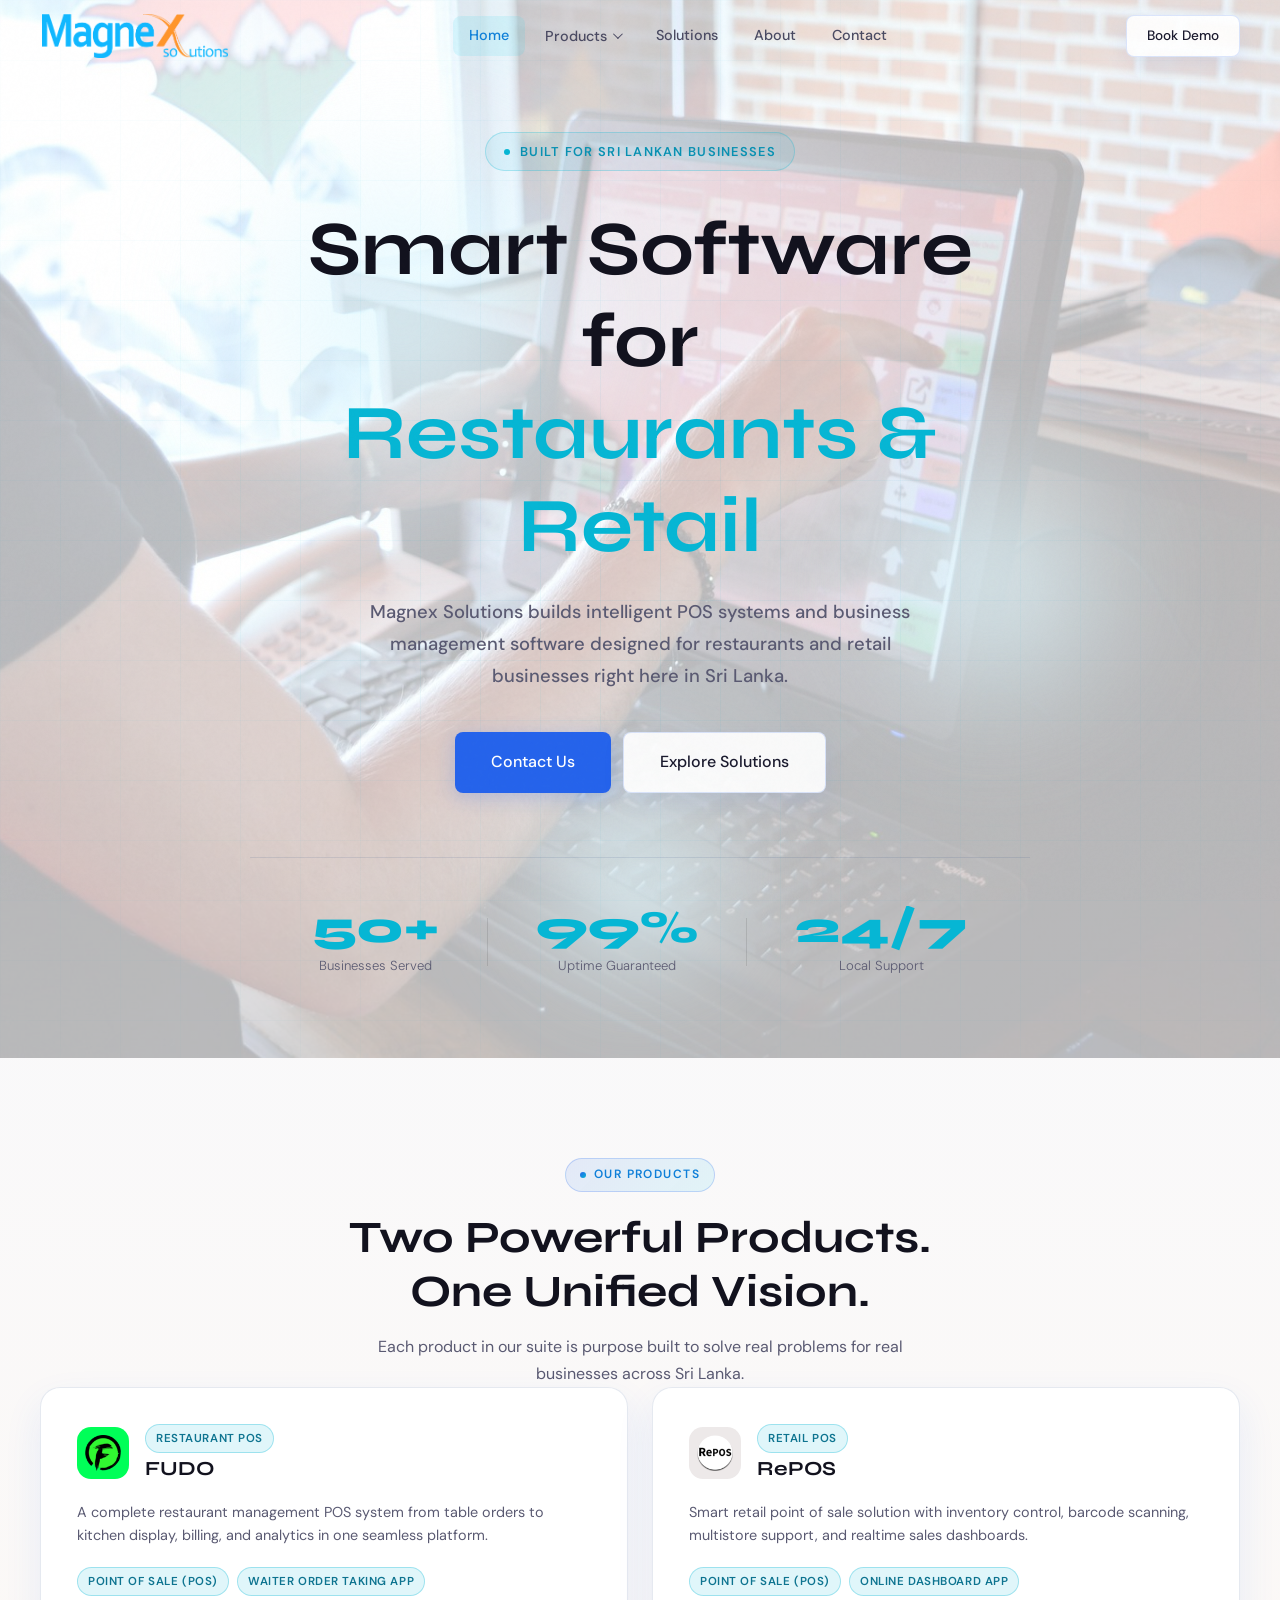
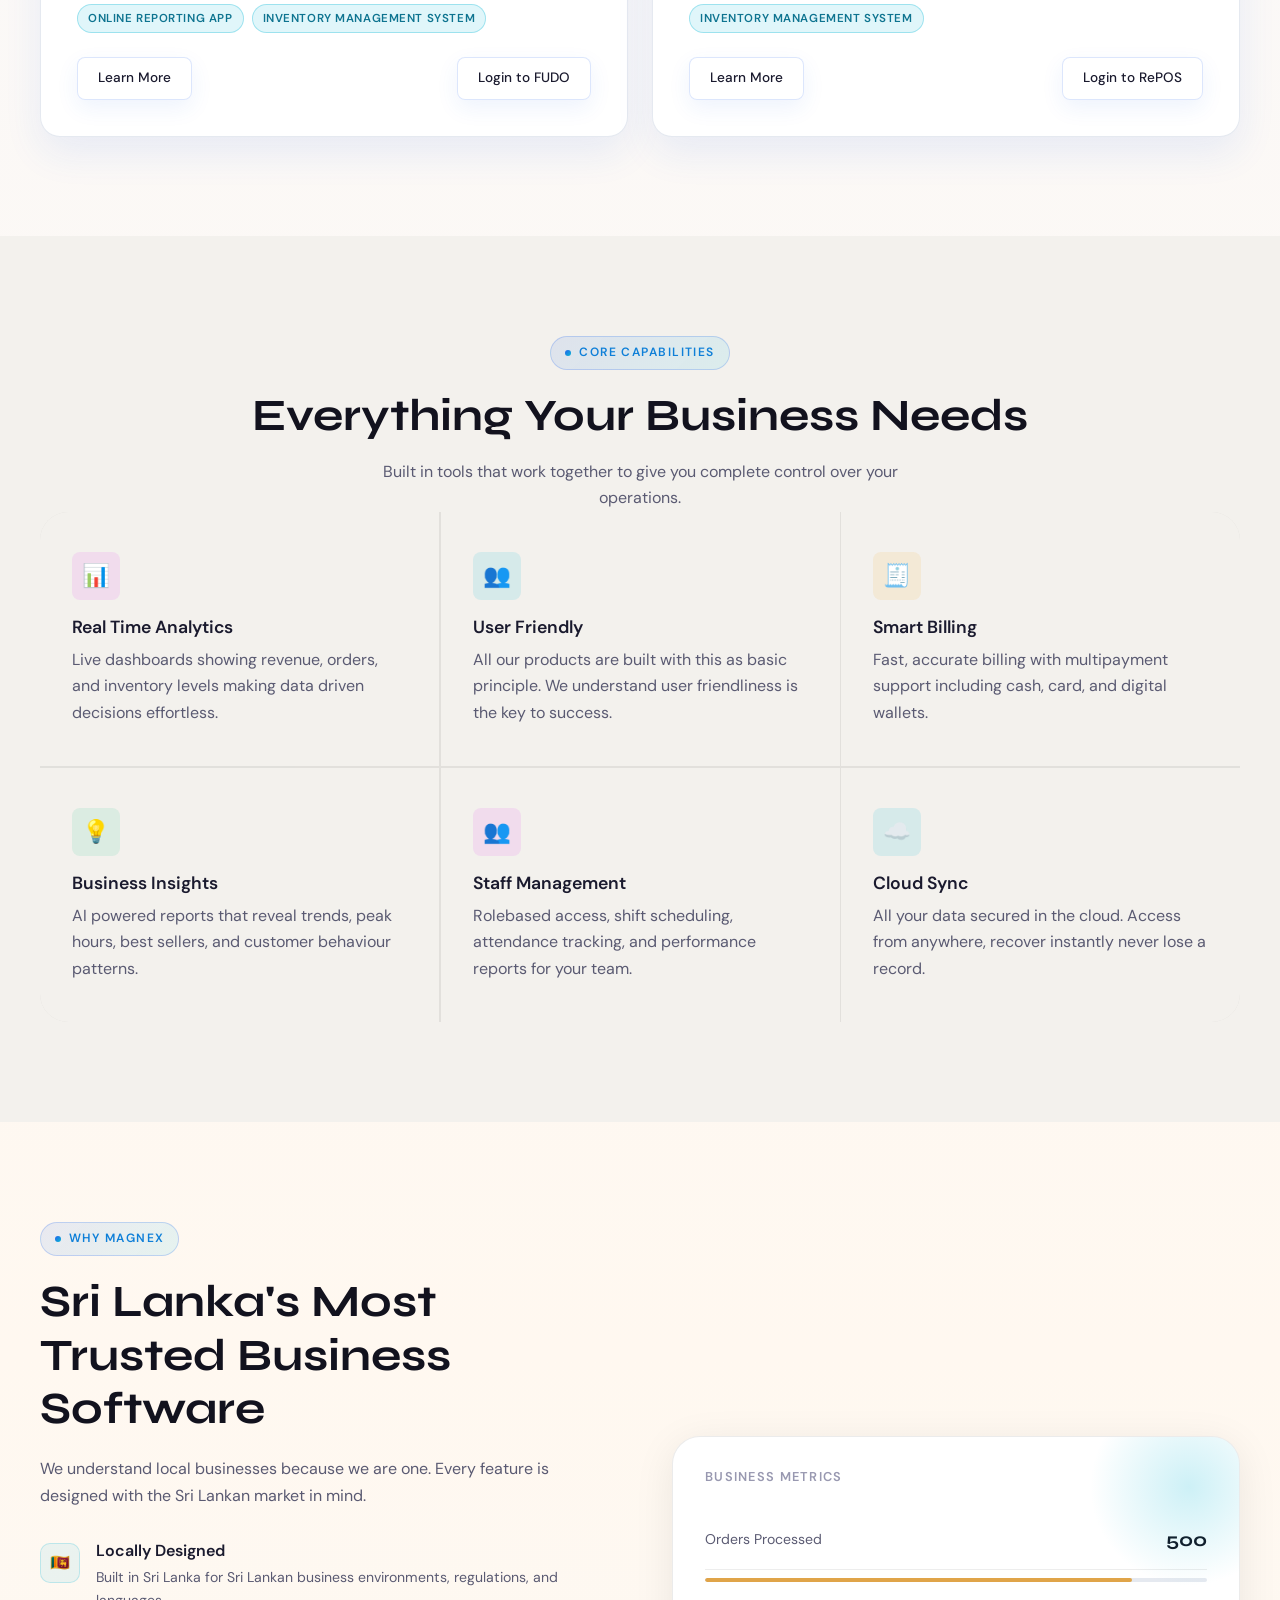
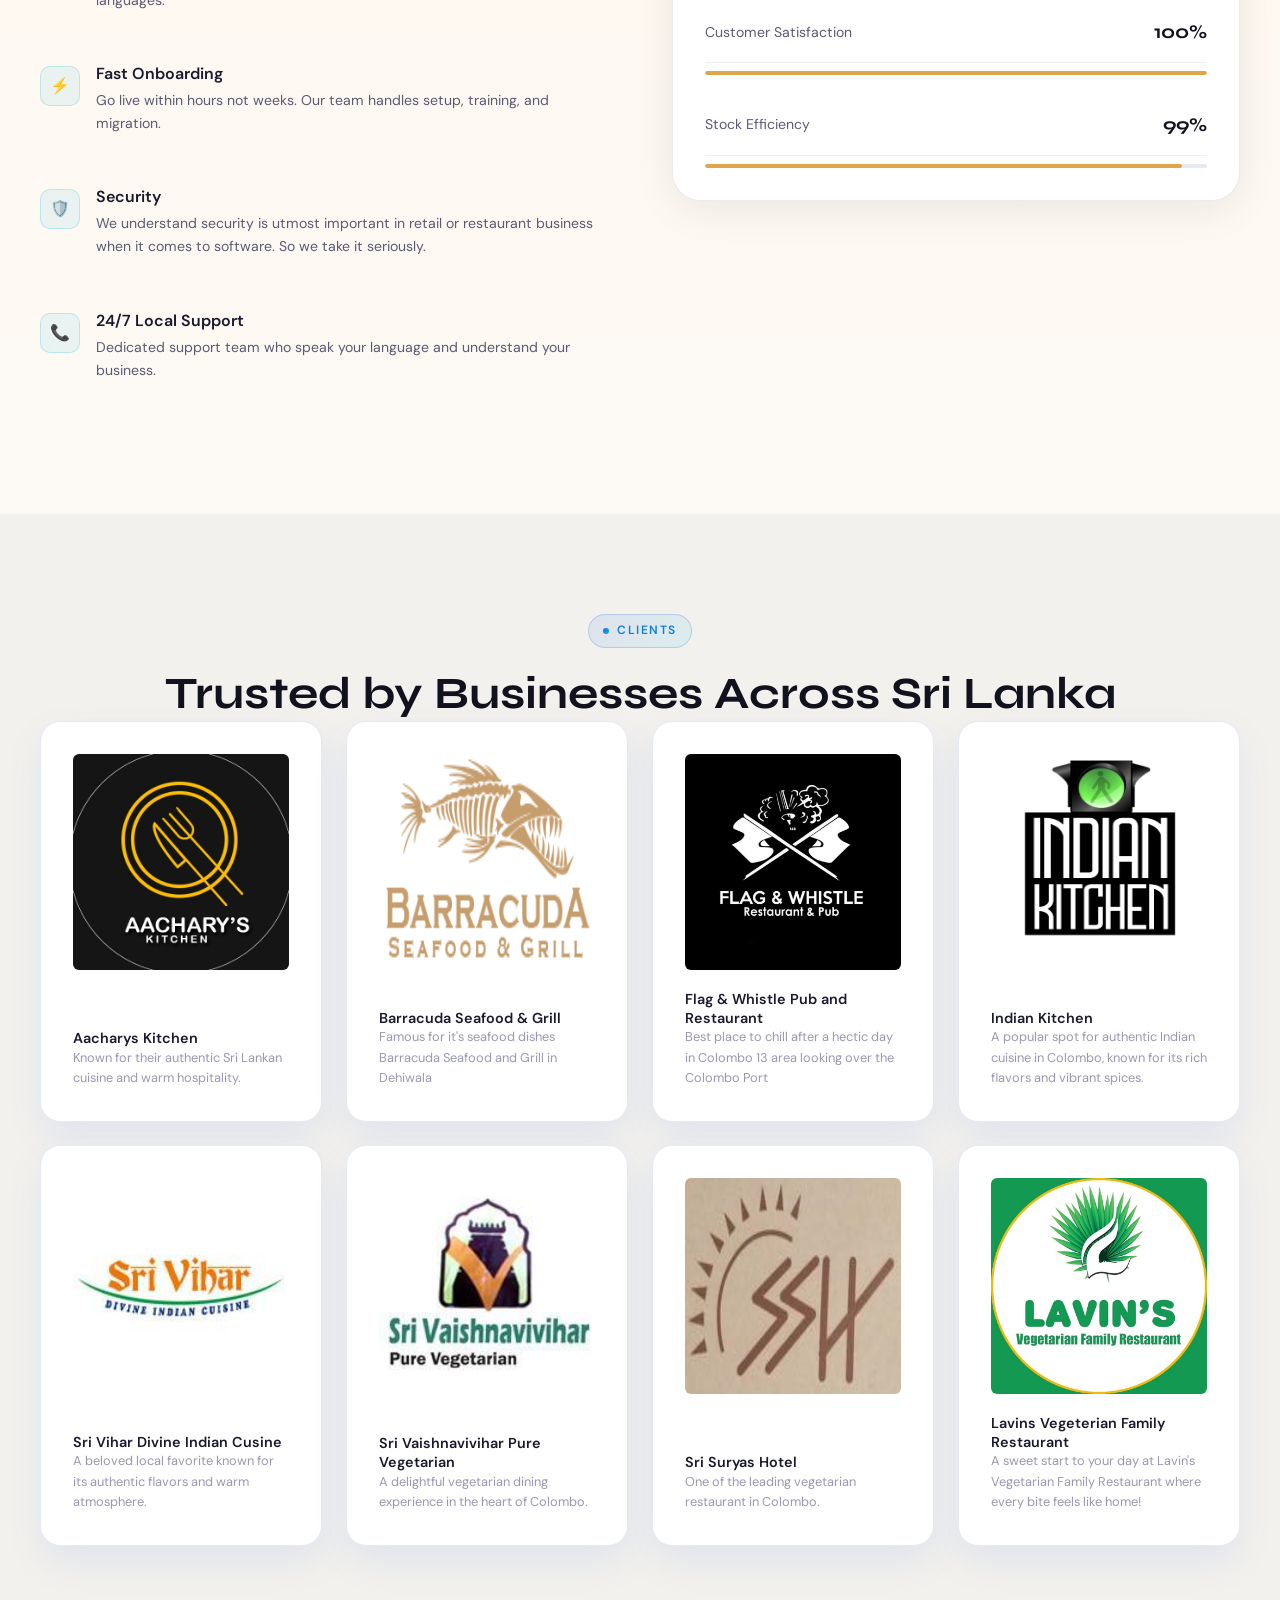
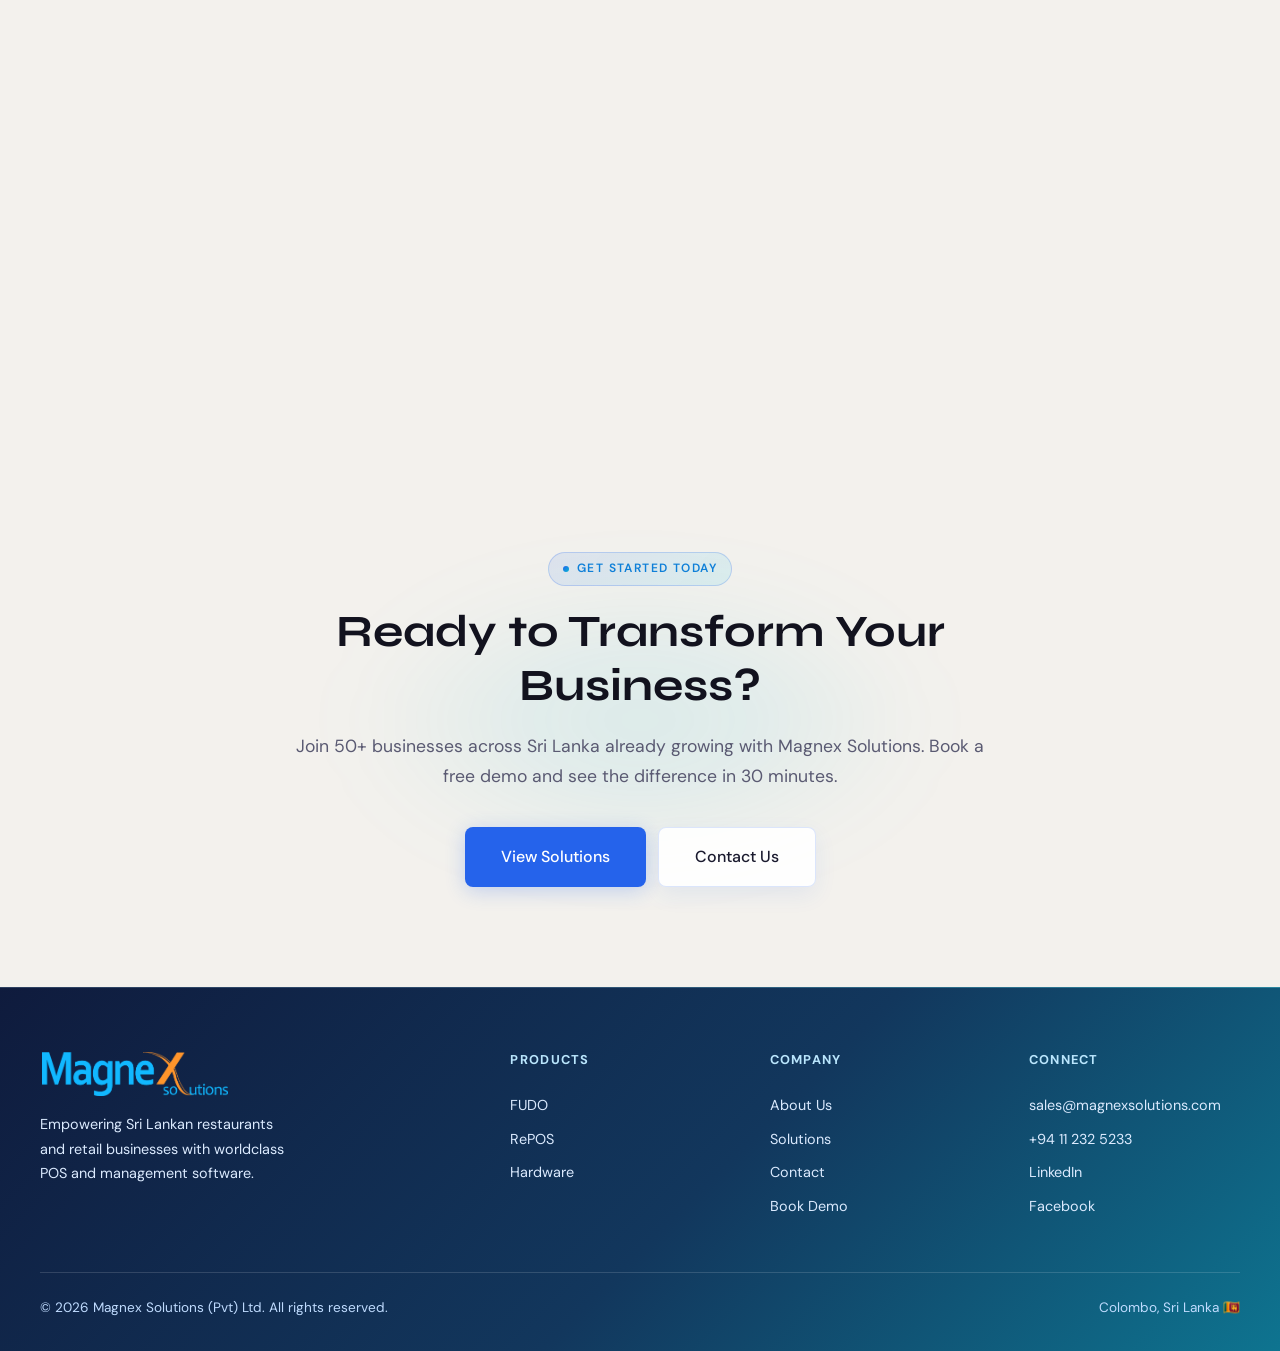
==== commit f02c521d: "minor changes" ====
--- a/index.html
+++ b/index.html
@@ -1073,7 +1073,7 @@
               >
                 Business Metrics
               </h4>
-              <div class="metric-row">
+             <!-- <div class="metric-row">
                 <span class="metric-label" style="color: #5a5a72"
                   >Today's Revenue</span
                 >
@@ -1083,19 +1083,19 @@
                   style="color: #67e8f9"
                   >LKR 140,000</span
                 >
-              </div>
+              </div> 
               <div class="metric-bar">
                 <div class="metric-fill" style="width: 78%"></div>
-              </div>
+              </div>-->
 
               <div class="metric-row" style="margin-top: 20px">
                 <span class="metric-label" style="color: #5a5a72"
                   >Orders Processed</span
                 >
-                <span class="metric-value" style="color: #12121e">342</span>
+                <span class="metric-value" style="color: #12121e">500</span>
               </div>
               <div class="metric-bar">
-                <div class="metric-fill" style="width: 65%"></div>
+                <div class="metric-fill" style="width: 85%"></div>
               </div>
 
               <div class="metric-row" style="margin-top: 20px">
@@ -1106,13 +1106,13 @@
                   class="metric-value"
                   style="color: #12121e"
                   style="color: #67e8f9"
-                  >90%</span
+                  >100%</span
                 >
               </div>
               <div class="metric-bar">
                 <div
                   class="metric-fill"
-                  style="width: 90%; background: #e0a449"
+                  style="width: 100%; background: #e0a449"
                 ></div>
               </div>
 
@@ -1124,13 +1124,13 @@
                   class="metric-value"
                   style="color: #12121e"
                   style="color: #67e8f9"
-                  >90%</span
+                  >99%</span
                 >
               </div>
               <div class="metric-bar">
                 <div
                   class="metric-fill"
-                  style="width: 88%; background: #e0a449"
+                  style="width: 95%; background: #e0a449"
                 ></div>
               </div>
             </div>
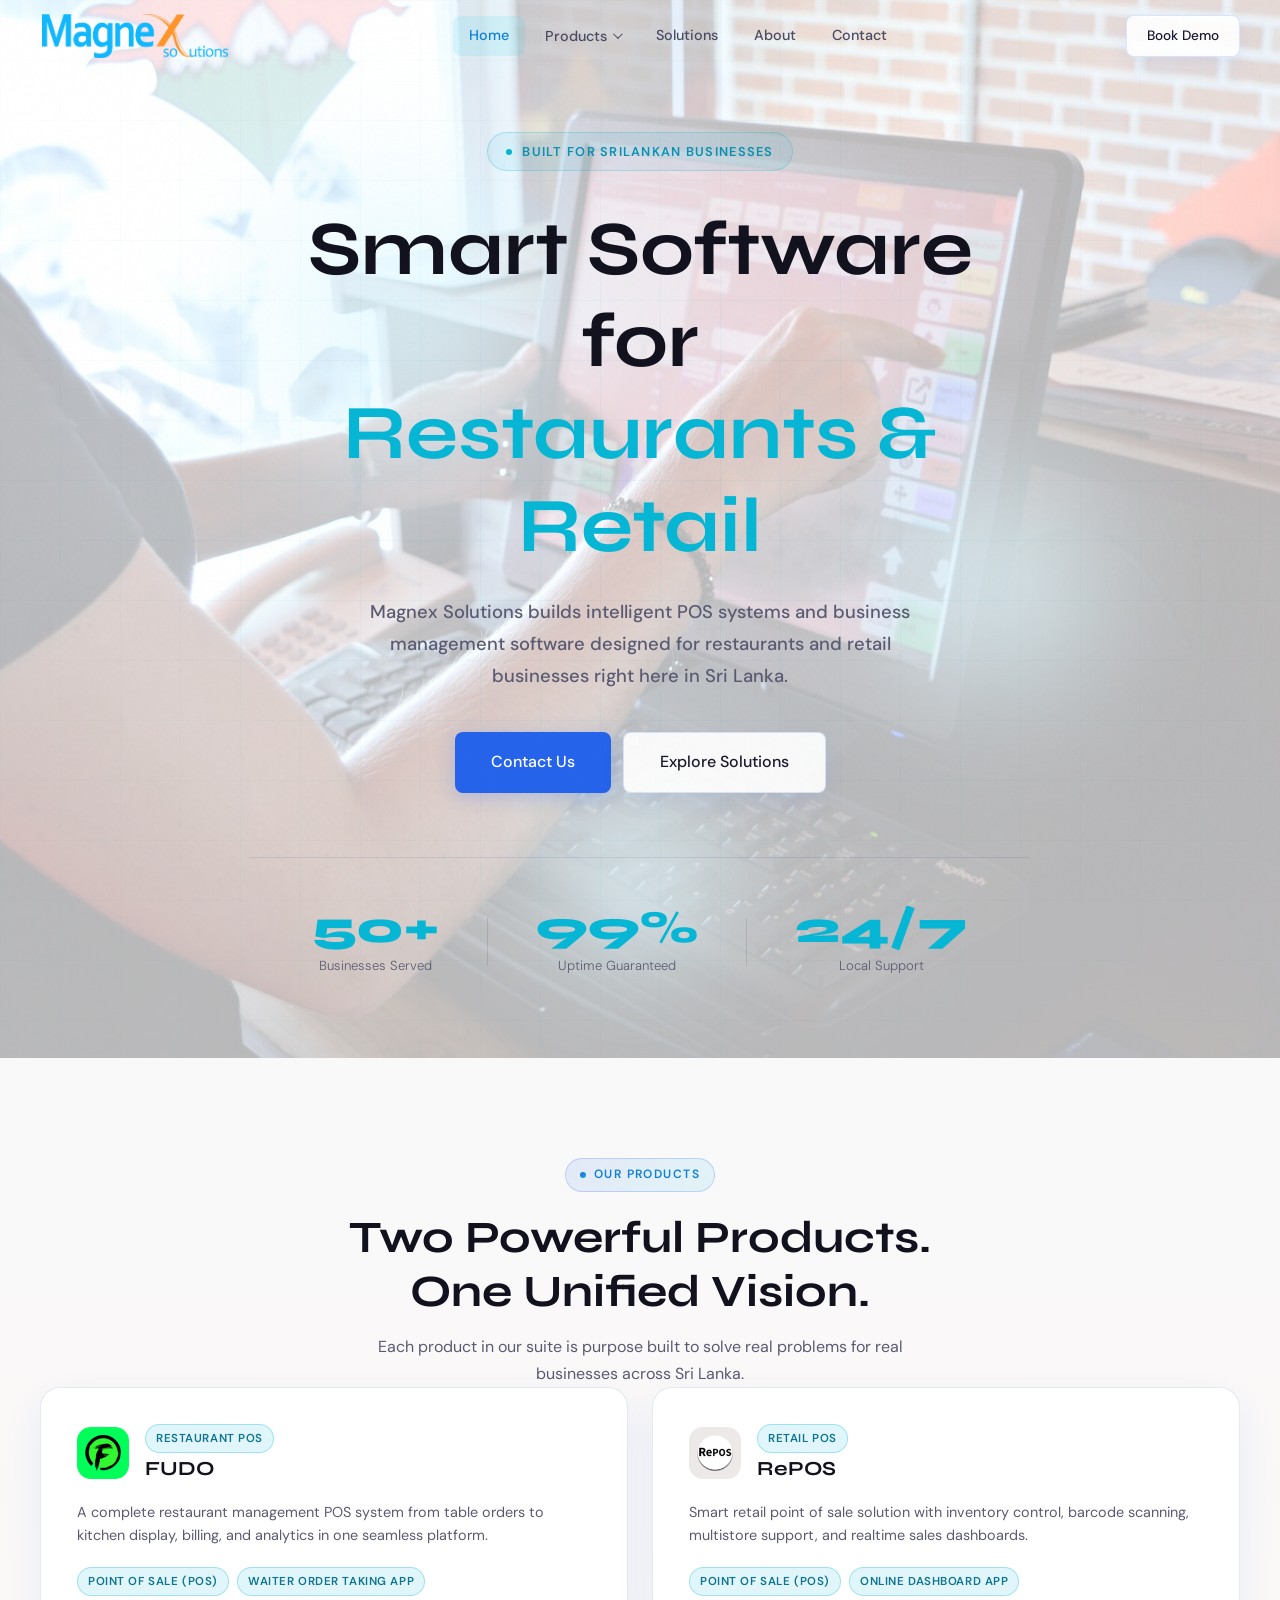
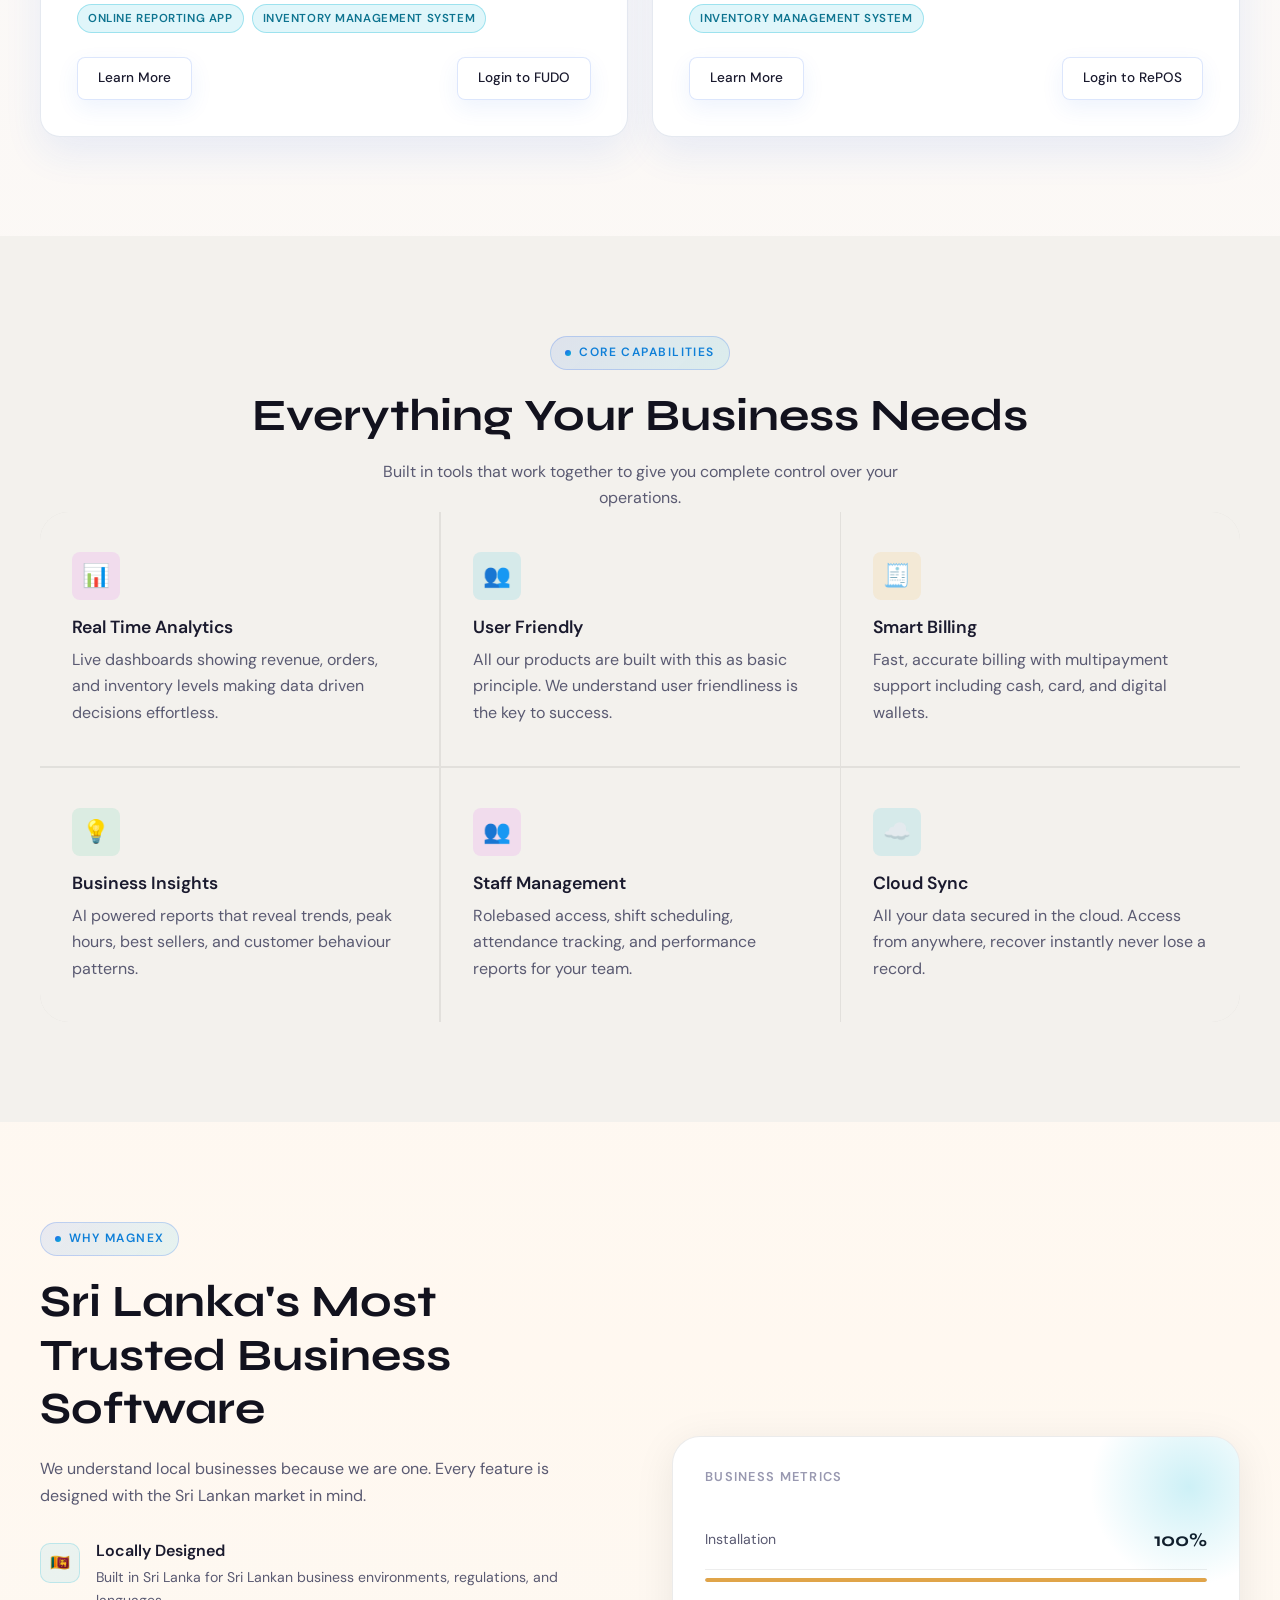
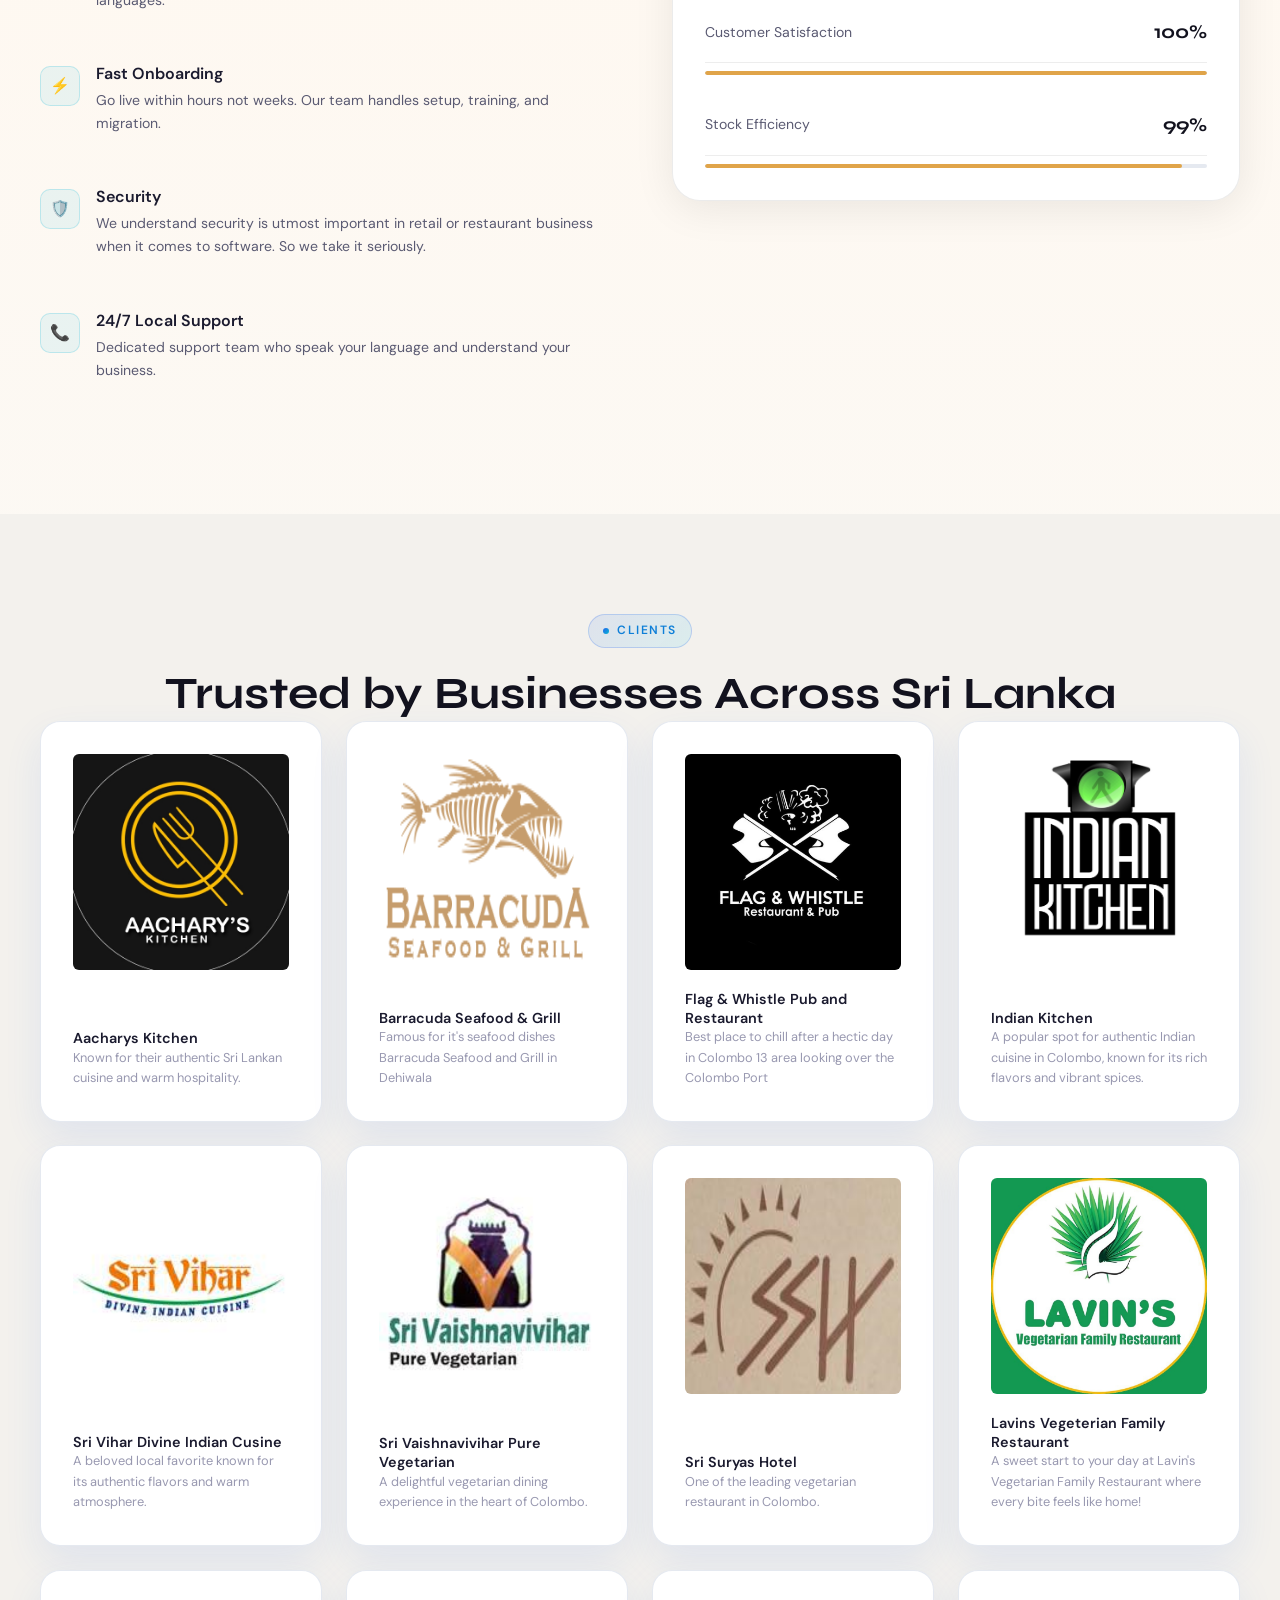
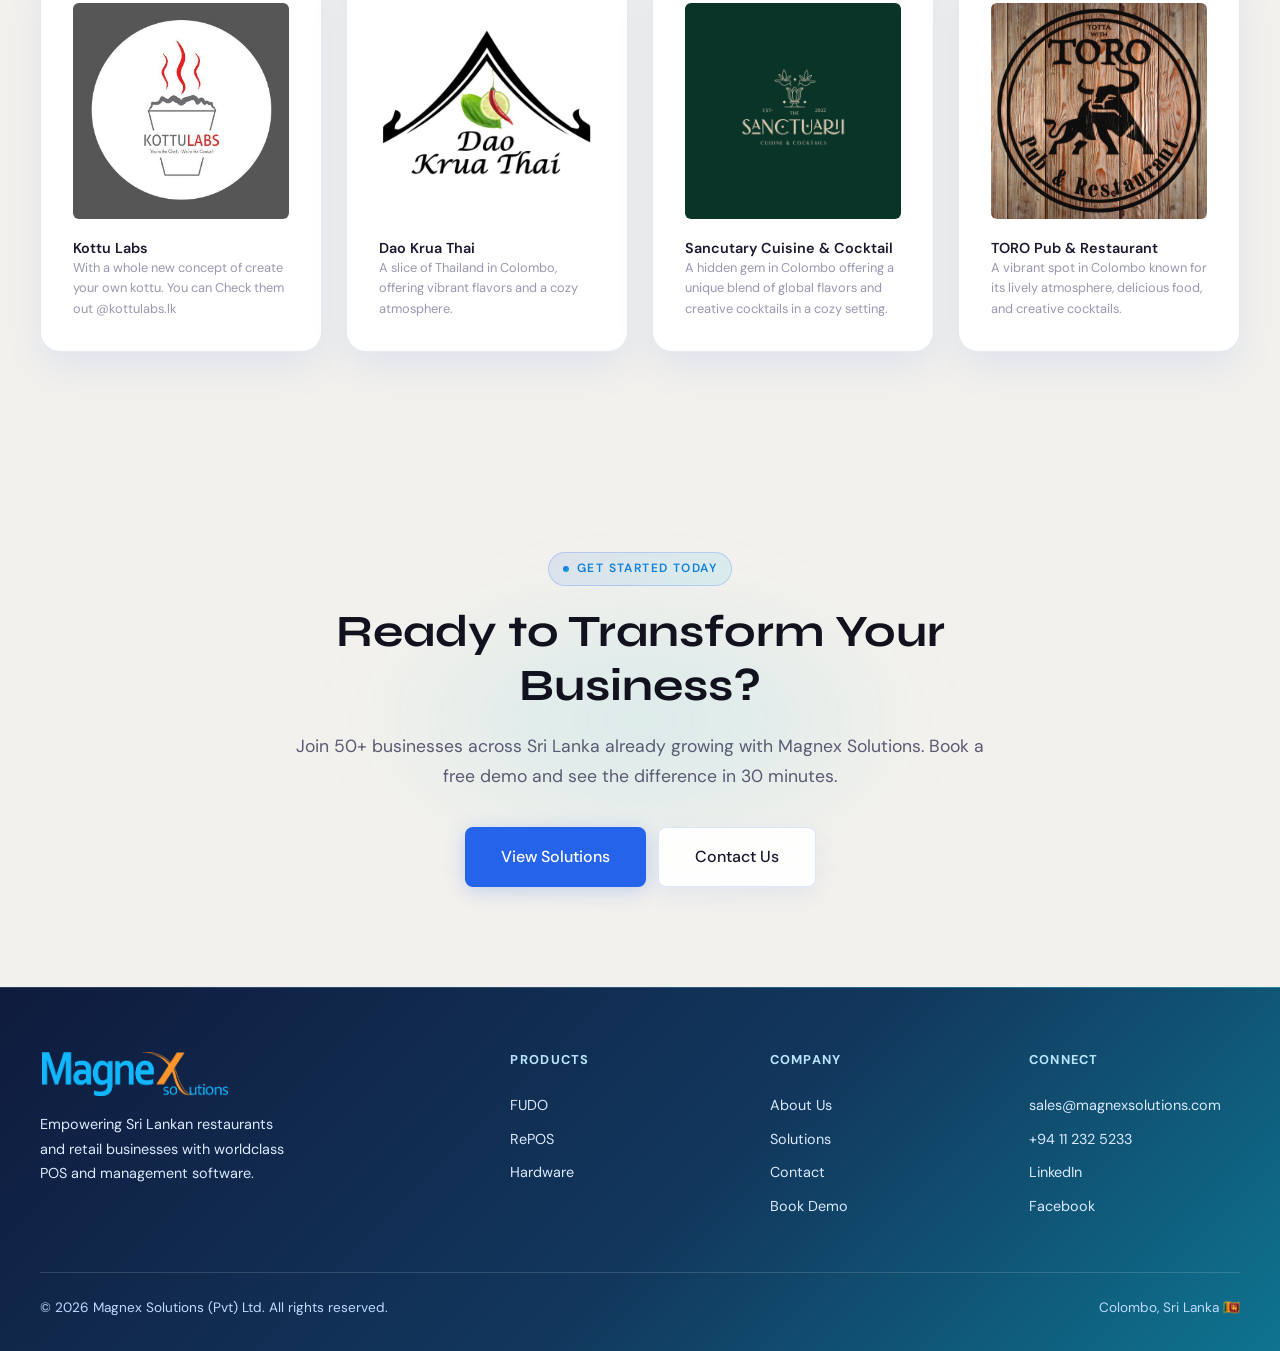
==== commit 0e34101a: "Add files via upload" ====
--- a/index.html
+++ b/index.html
@@ -696,7 +696,7 @@
         <div class="hero__inner">
           <div class="hero__eyebrow">
             <span class="dot"></span>
-            Built for Sri Lankan Businesses
+            Built for SriLankan Businesses
           </div>
 
           <h1>
@@ -1090,12 +1090,12 @@
 
               <div class="metric-row" style="margin-top: 20px">
                 <span class="metric-label" style="color: #5a5a72"
-                  >Orders Processed</span
+                  >Installation</span
                 >
-                <span class="metric-value" style="color: #12121e">500</span>
+                <span class="metric-value" style="color: #12121e">100%</span>
               </div>
               <div class="metric-bar">
-                <div class="metric-fill" style="width: 85%"></div>
+                <div class="metric-fill" style="width: 100%"></div>
               </div>
 
               <div class="metric-row" style="margin-top: 20px">
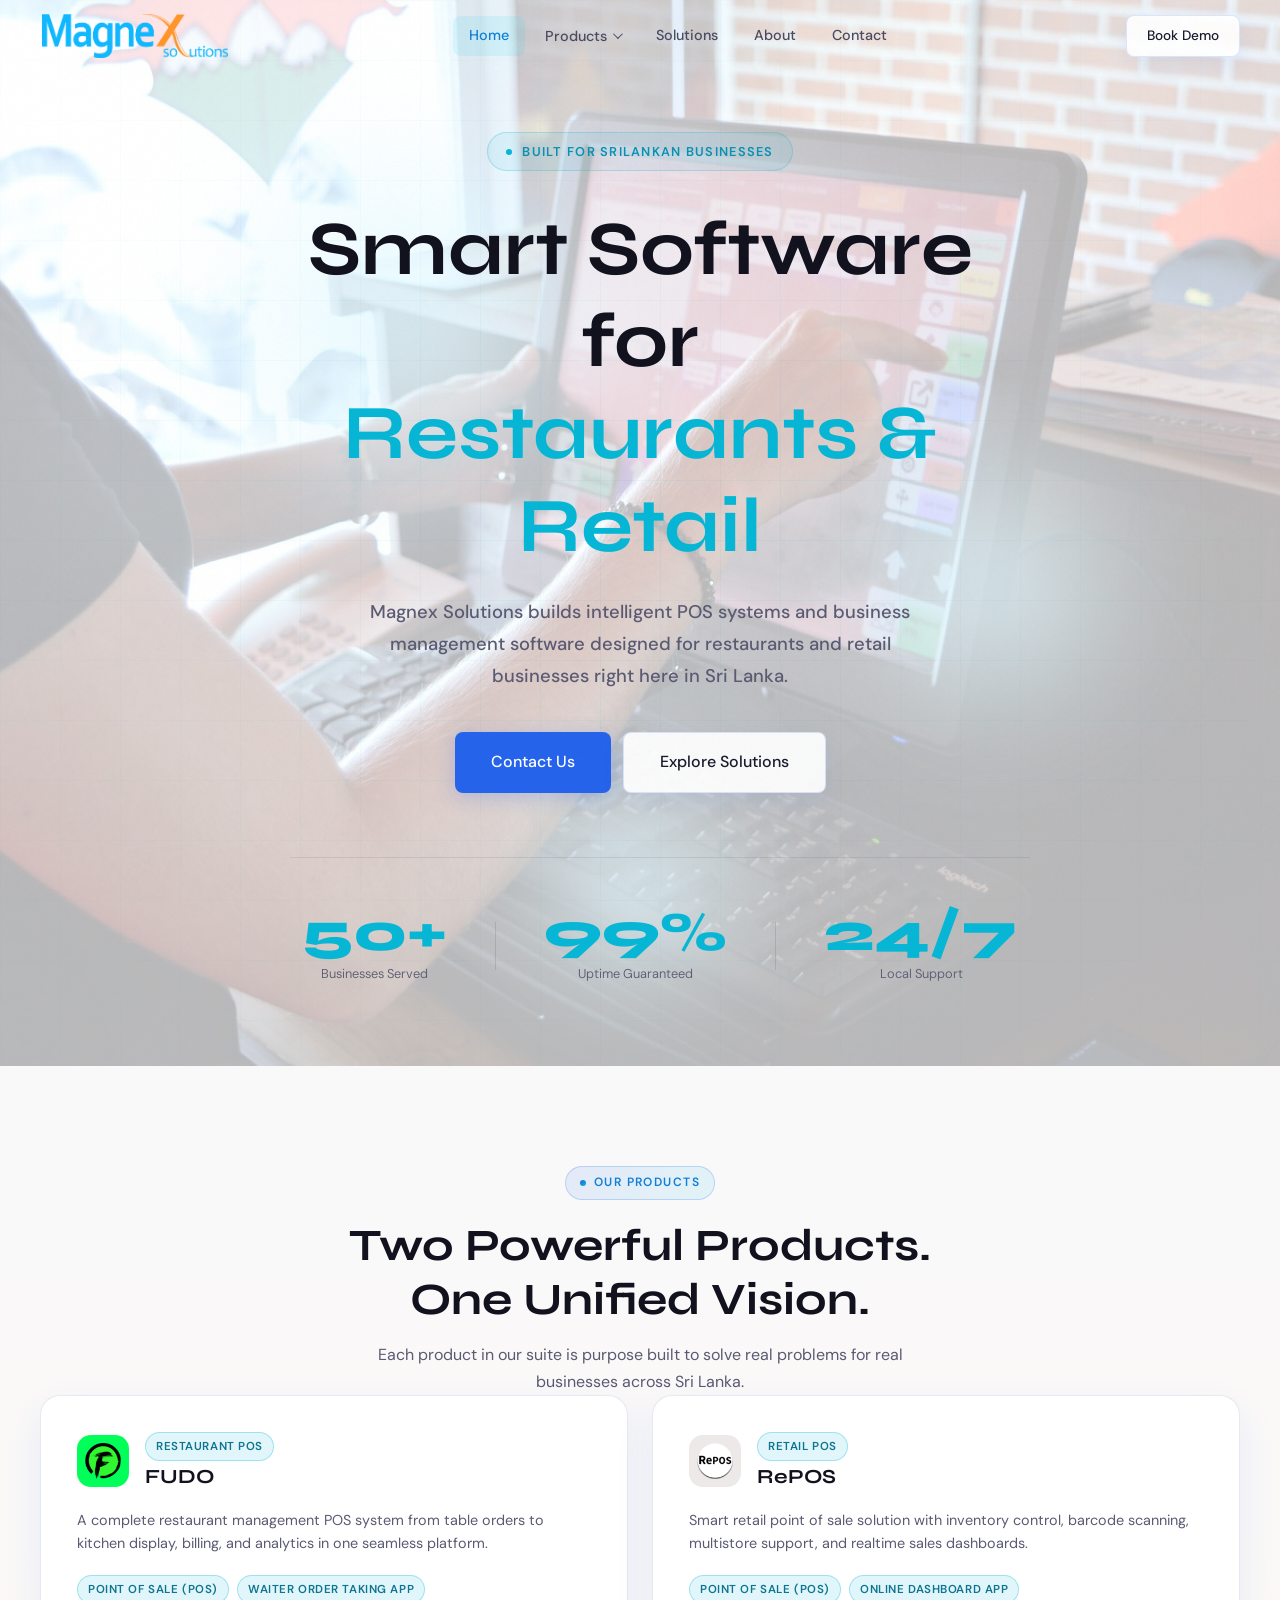
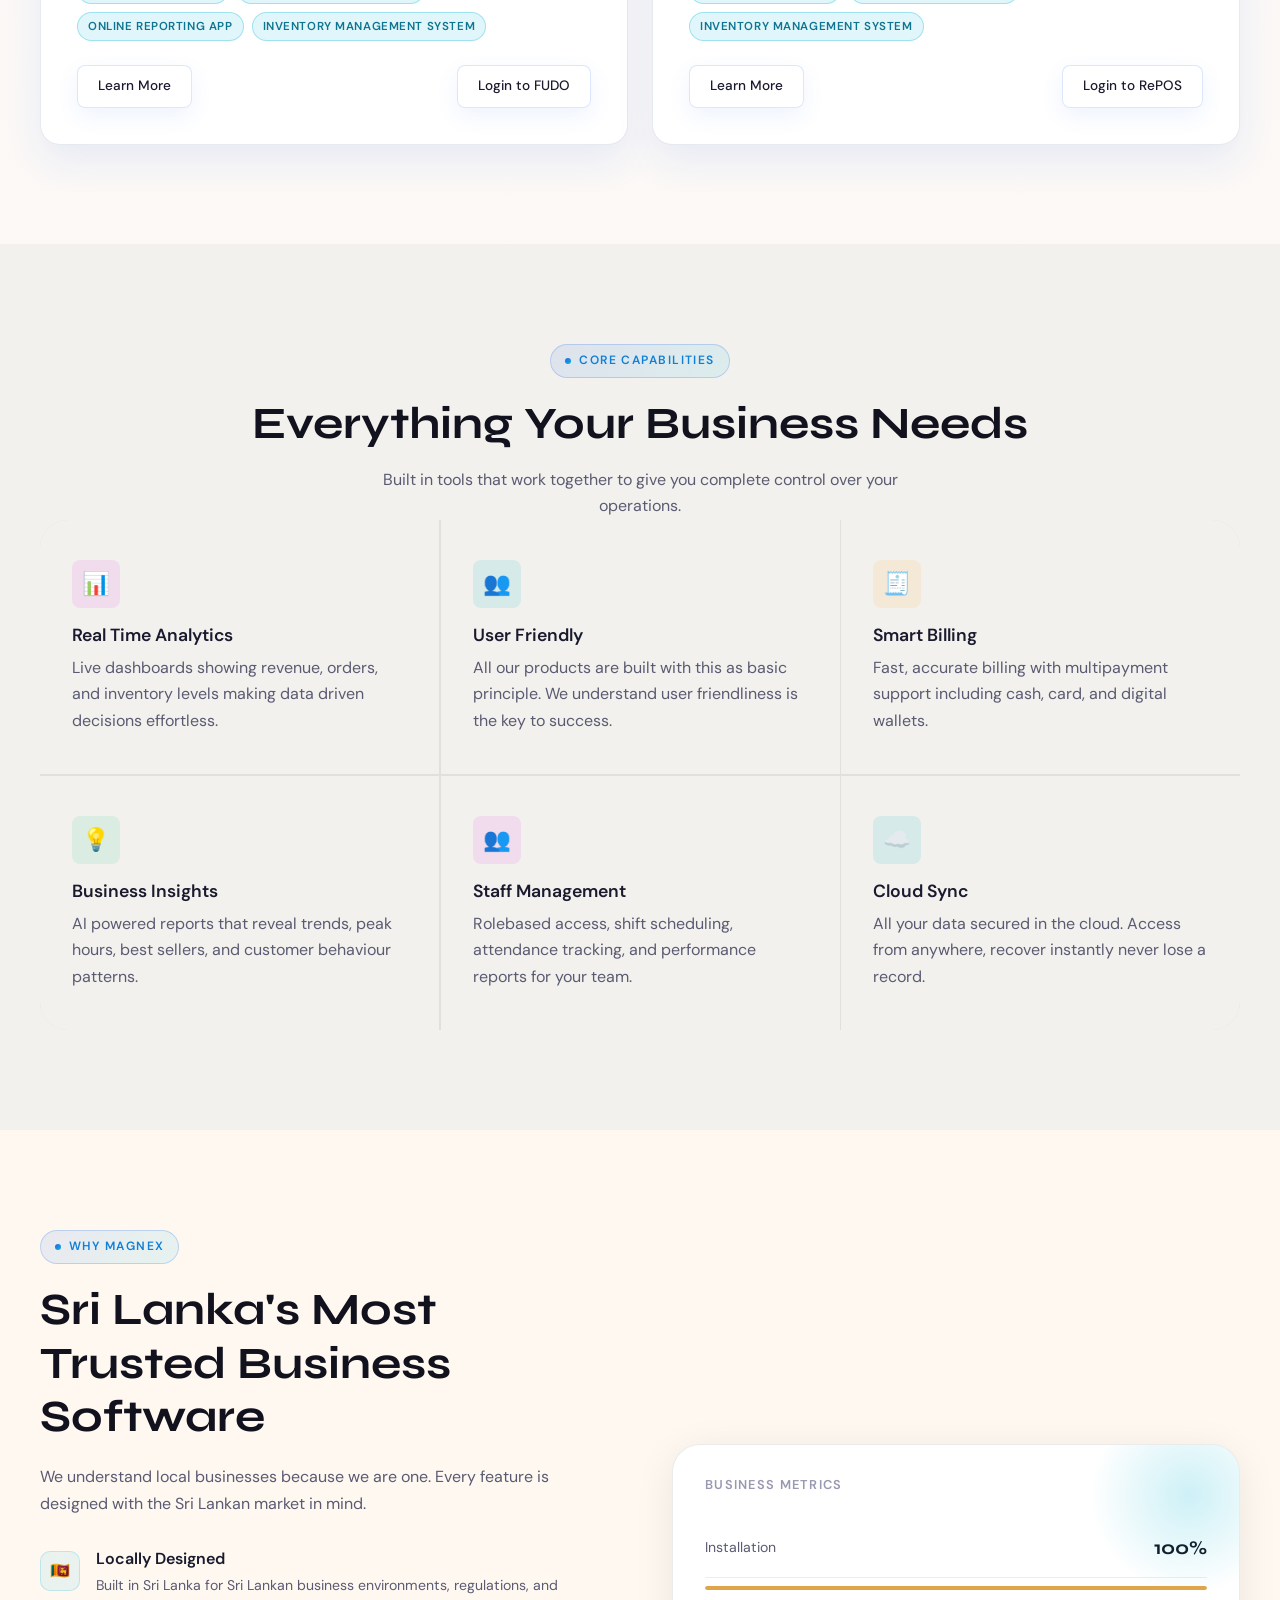
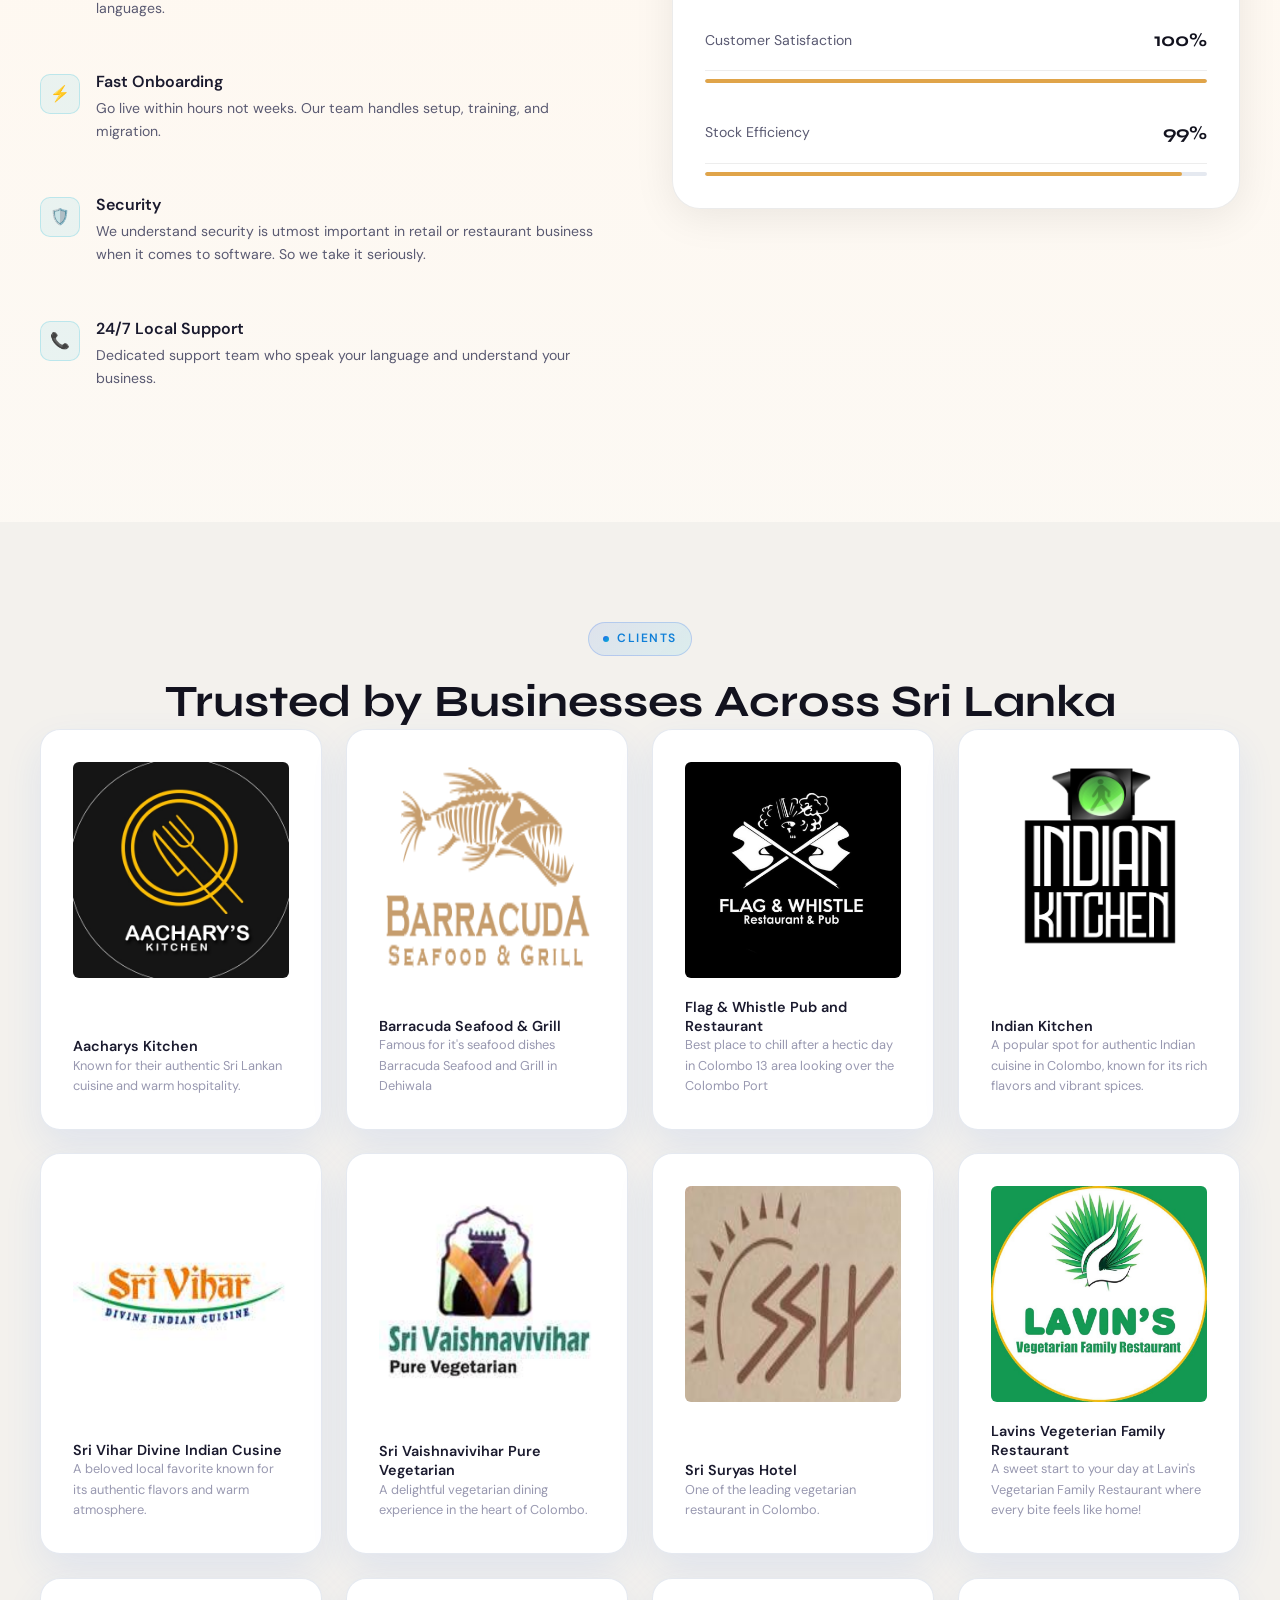
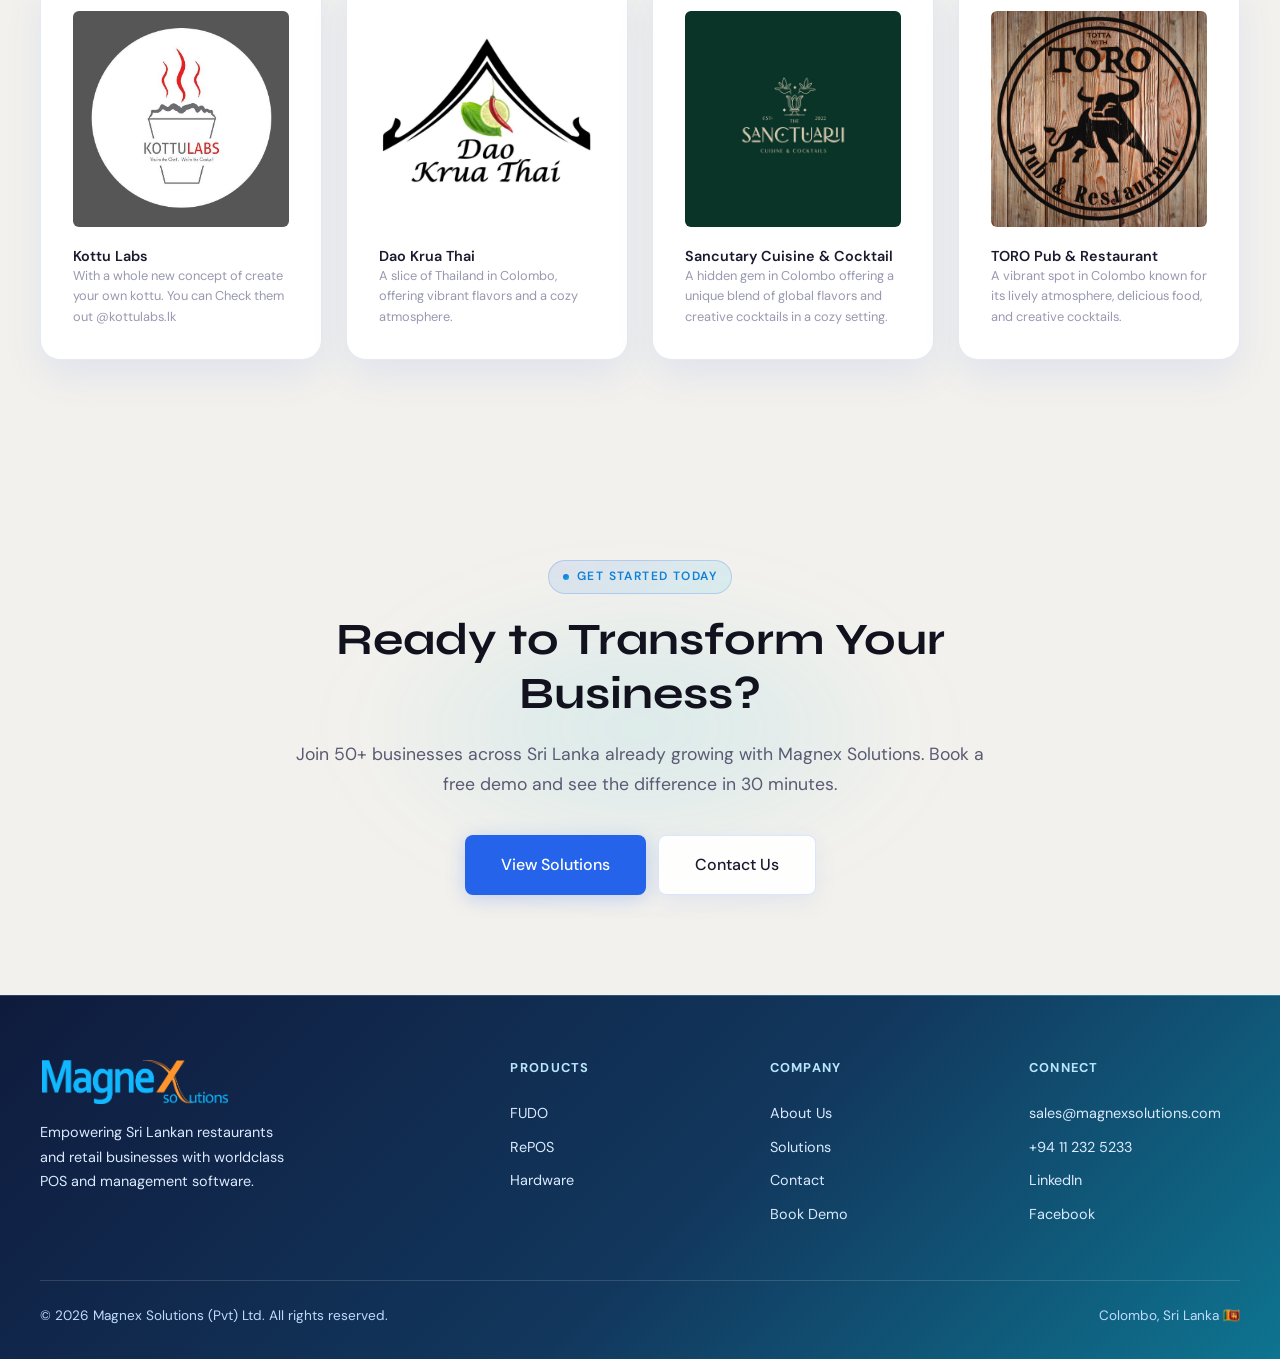
==== commit fa4374b8: "final version" ====
--- a/index.html
+++ b/index.html
@@ -161,6 +161,7 @@
         justify-content: center;
         gap: 48px;
         margin-top: 64px;
+        margin-left: 40px;
         padding-top: 48px;
         border-top: 1px solid var(--border-subtle);
         animation: fadeUp 0.7s 0.4s ease both;
@@ -172,19 +173,19 @@
 
       .hero__stat-number {
         font-family: "Syne", sans-serif;
-        font-size: 2.8rem;
-        font-weight: 900;
+        font-size: 3.4rem;
+        font-weight: 780;
         background: #06b6d4;
         -webkit-background-clip: text;
         -webkit-text-fill-color: transparent;
         background-clip: text;
         line-height: 1;
-        margin-bottom: 4px;
+        margin-bottom: 3px;
       }
 
       .hero__stat p {
-        font-size: 0.82rem;
-        font-weight: 300;
+        font-size: 0.8rem;
+        font-weight: 350;
         color: #5c5c73;
         margin: 0;
       }
